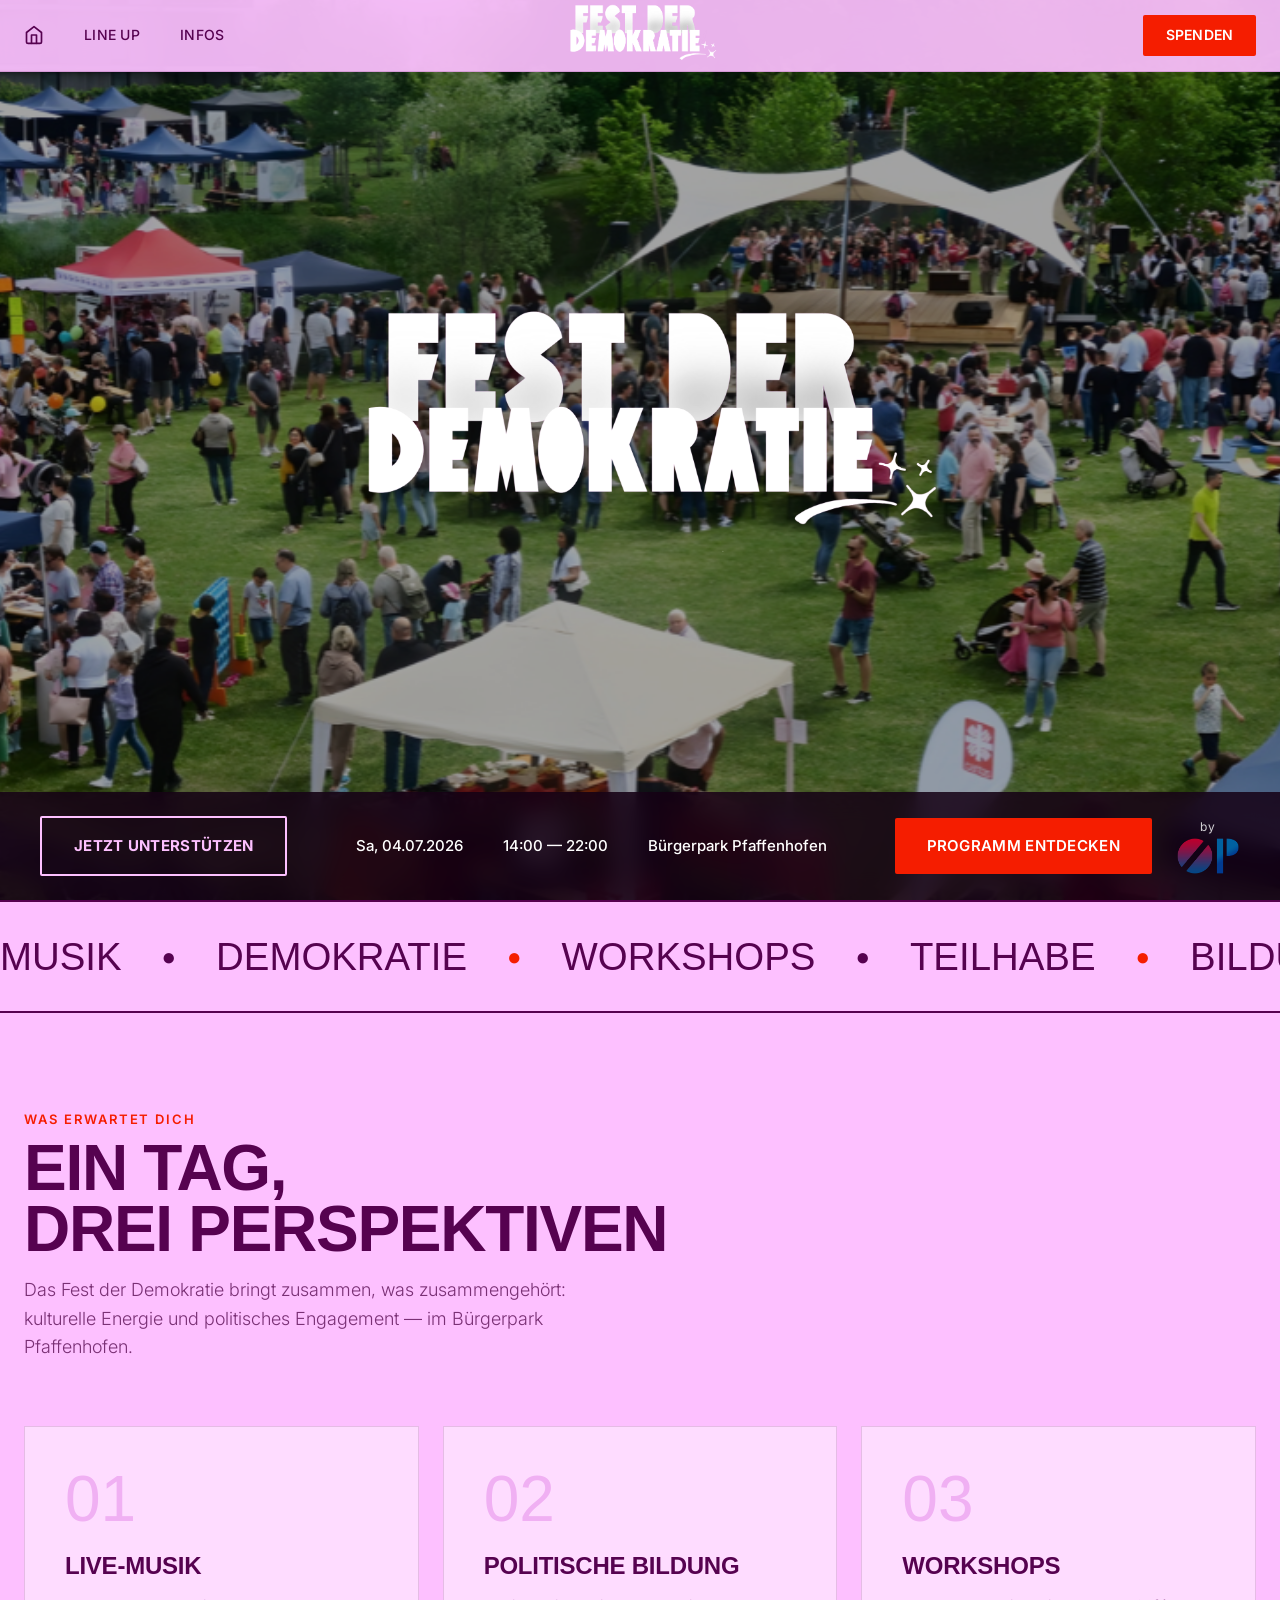
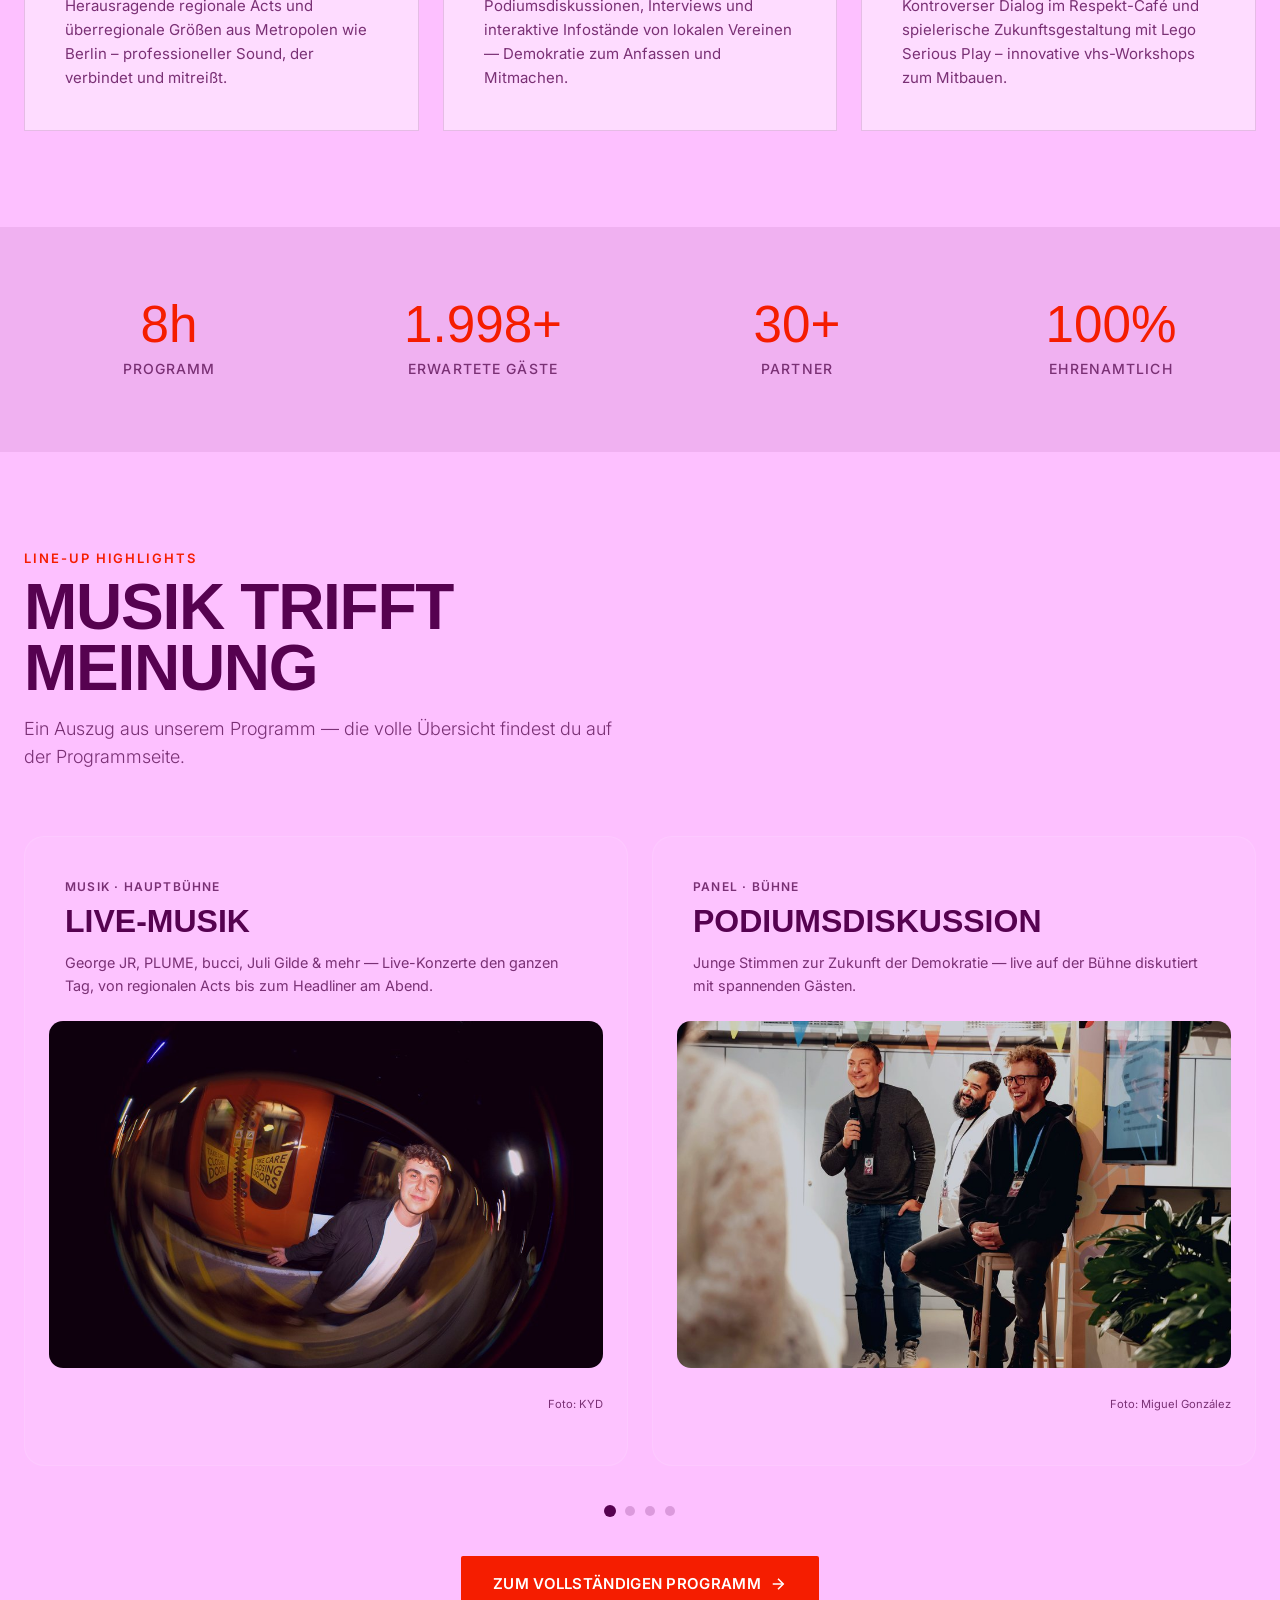
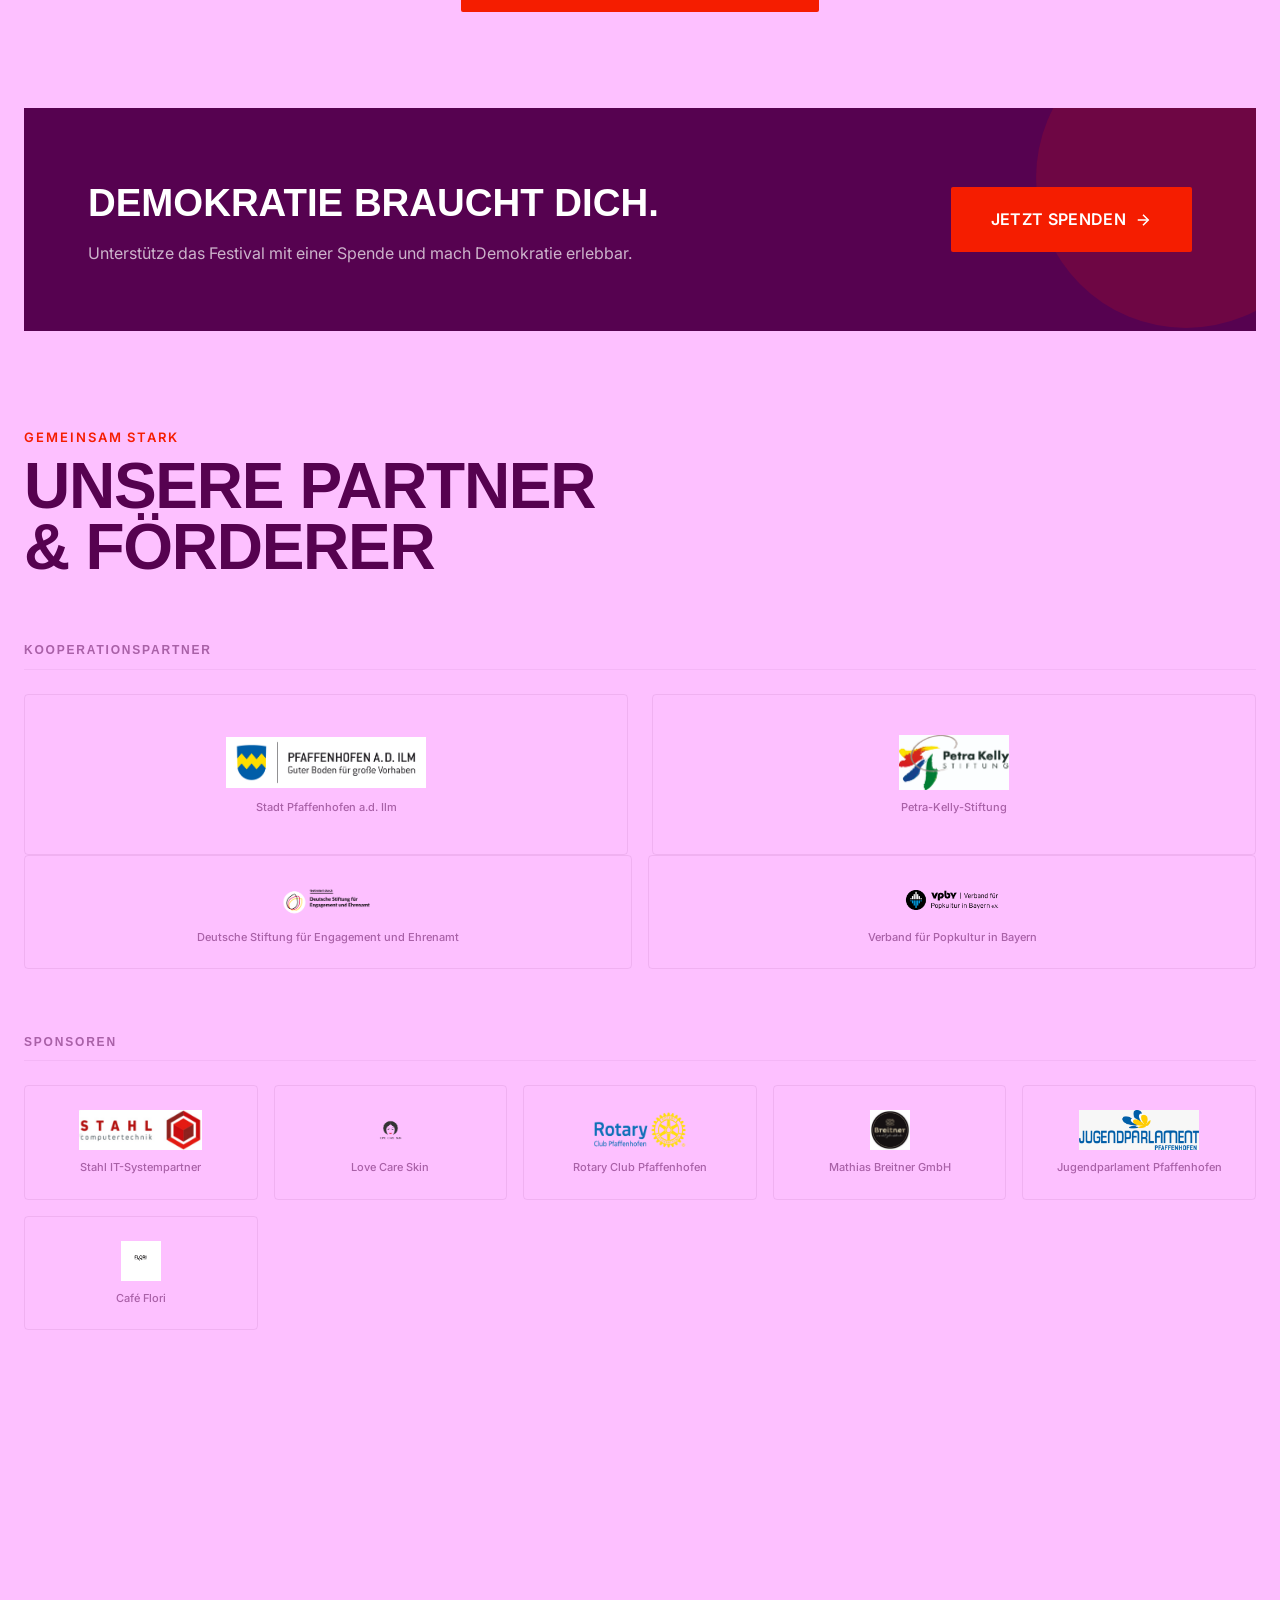
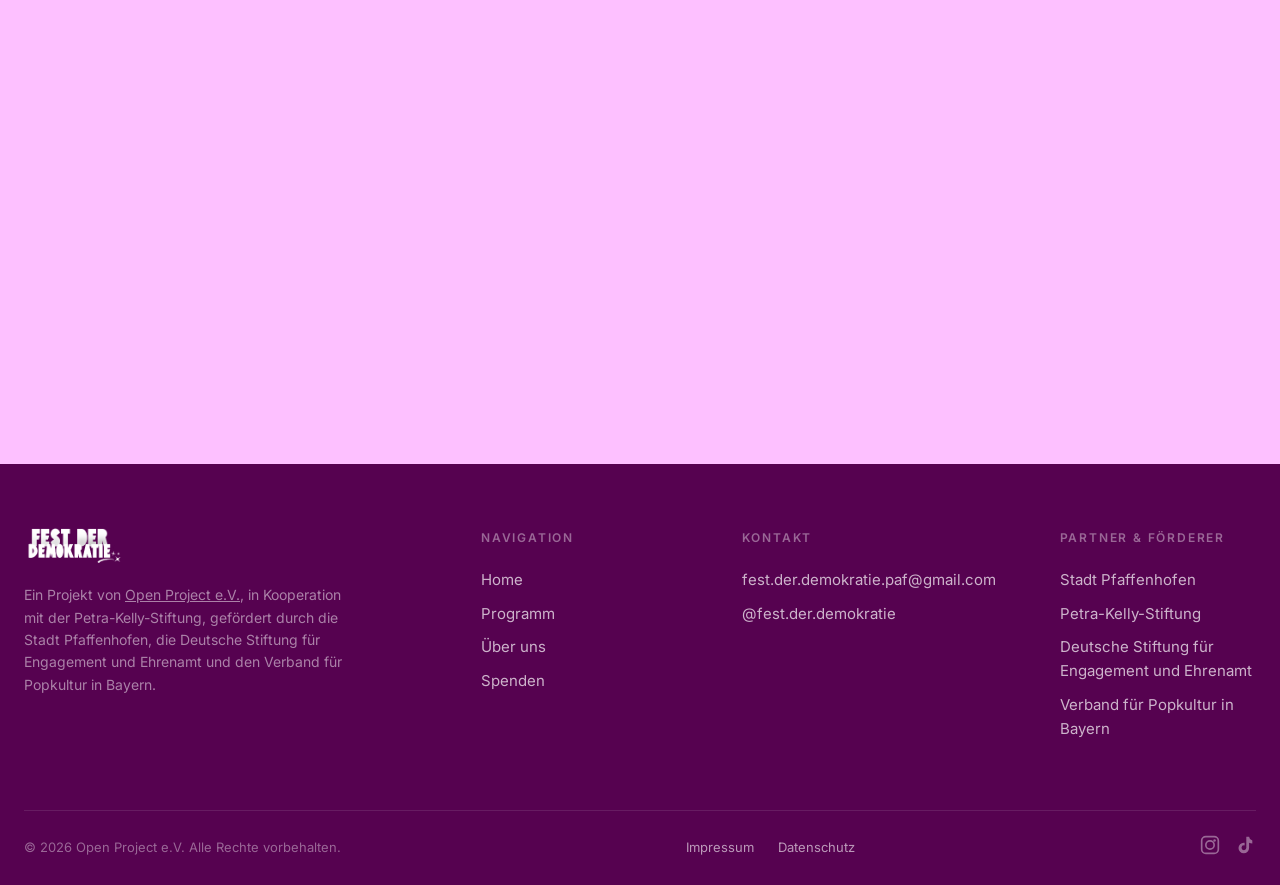
==== index.html @ 436895f9 "update schedule times based on Zeitplan 2026 Festival now runs 14:00–22:00 (was 14:00–23:00). New ac" ====
<!DOCTYPE html>
<html lang="de">
<head>
  <meta charset="UTF-8">
  <meta name="viewport" content="width=device-width, initial-scale=1.0">
  <title>Fest der Demokratie</title>
  <meta name="description" content="Das Fest der Demokratie vereint Live-Musik, politische Bildung und Community. 4. Juli 2026 im Bürgerpark Pfaffenhofen a.d. Ilm.">
  <link rel="stylesheet" href="css/style.css">
  <link rel="icon" type="image/png" href="assets/favicon-v2.png">
</head>
<body>

  <!-- NAVIGATION -->
  <nav class="nav" id="nav">
    <div class="nav__inner">
      <div class="nav__left">
        <a href="index.html" class="nav__icon" aria-label="Startseite">
          <svg width="20" height="20" viewBox="0 0 24 24" fill="none" stroke="currentColor" stroke-width="2" stroke-linecap="round" stroke-linejoin="round"><path d="M3 9l9-7 9 7v11a2 2 0 0 1-2 2H5a2 2 0 0 1-2-2z"/><polyline points="9 22 9 12 15 12 15 22"/></svg>
        </a>
        <a href="programm.html" class="nav__link">Line Up</a>
        <a href="ueber-uns.html" class="nav__link">Infos</a>
      </div>
      <a href="index.html" class="nav__logo"><img src="assets/logos/logo-white-wide.png" alt="Fest der Demokratie"></a>
      <div class="nav__right">
        <a href="spenden.html" class="nav__link nav__link--cta">Spenden</a>
      </div>
      <button class="nav__toggle" id="navToggle" aria-label="Menü öffnen">
        <span></span><span></span><span></span>
      </button>
    </div>
  </nav>

  <!-- HERO -->
  <section class="hero">
    <div class="hero__bg">
      <img src="assets/hero-bg.jpg" alt="" class="hero__bg-img">
    </div>
    <div class="hero__center">
      <h1 class="hero__title">
        <img src="assets/logos/logo-white-wide.png" alt="Fest der Demokratie" class="hero__title-logo">
      </h1>
    </div>
    <div class="hero__infobar">
      <div class="hero__infobar-left">
        <a href="spenden.html" class="btn btn--rosa">Jetzt unterstützen</a>
      </div>
      <div class="hero__infobar-center">
        <span>Sa, 04.07.2026</span>
        <span>14:00 — 22:00</span>
        <span>Bürgerpark Pfaffenhofen</span>
      </div>
      <div class="hero__infobar-right">
        <a href="programm.html" class="btn btn--primary">Programm entdecken</a>
        <div class="hero__badge">
          <span class="hero__badge-by">by</span>
          <img src="assets/logos/open-project-white.png" alt="Open Project e.V." class="hero__badge-logo">
        </div>
      </div>
    </div>
  </section>

  <!-- MARQUEE -->
  <div class="marquee">
    <div class="marquee__inner">
      <span class="marquee__item">Musik</span><span class="marquee__sep marquee__sep--grape">●</span>
      <span class="marquee__item">Demokratie</span><span class="marquee__sep">●</span>
      <span class="marquee__item">Workshops</span><span class="marquee__sep marquee__sep--grape">●</span>
      <span class="marquee__item">Teilhabe</span><span class="marquee__sep">●</span>
      <span class="marquee__item">Bildung</span><span class="marquee__sep marquee__sep--grape">●</span>
      <span class="marquee__item">Dialog</span><span class="marquee__sep">●</span>
      <span class="marquee__item">Musik</span><span class="marquee__sep marquee__sep--grape">●</span>
      <span class="marquee__item">Demokratie</span><span class="marquee__sep">●</span>
      <span class="marquee__item">Workshops</span><span class="marquee__sep marquee__sep--grape">●</span>
      <span class="marquee__item">Teilhabe</span><span class="marquee__sep">●</span>
      <span class="marquee__item">Bildung</span><span class="marquee__sep marquee__sep--grape">●</span>
      <span class="marquee__item">Dialog</span><span class="marquee__sep">●</span>
    </div>
  </div>

  <!-- HIGHLIGHTS -->
  <section class="section" id="highlights">
    <div class="container">
      <div class="section__header fade-in">
        <p class="section__overline">Was erwartet dich</p>
        <h2 class="section__title">Ein Tag,<br>Drei Perspektiven</h2>
        <p class="section__subtitle">Das Fest der Demokratie bringt zusammen, was zusammengehört: kulturelle Energie und politisches Engagement — im Bürgerpark Pfaffenhofen.</p>
      </div>
      <div class="highlights fade-in">
        <div class="highlight-card">
          <div class="highlight-card__accent"></div>
          <div class="highlight-card__number">01</div>
          <h3 class="highlight-card__title">Live-Musik</h3>
          <p class="highlight-card__text">Herausragende regionale Acts und überregionale Größen aus Metropolen wie Berlin – professioneller Sound, der verbindet und mitreißt.</p>
        </div>
        <div class="highlight-card">
          <div class="highlight-card__accent"></div>
          <div class="highlight-card__number">02</div>
          <h3 class="highlight-card__title">Politische Bildung</h3>
          <p class="highlight-card__text">Podiumsdiskussionen, Interviews und interaktive Infostände von lokalen Vereinen — Demokratie zum Anfassen und Mitmachen.</p>
        </div>
        <div class="highlight-card">
          <div class="highlight-card__accent"></div>
          <div class="highlight-card__number">03</div>
          <h3 class="highlight-card__title">Workshops</h3>
          <p class="highlight-card__text">Kontroverser Dialog im Respekt-Café und spielerische Zukunftsgestaltung mit Lego Serious Play – innovative vhs-Workshops zum Mitbauen.</p>
        </div>
      </div>
    </div>
  </section>

  <!-- STATS -->
  <section class="section section--grey" style="padding: var(--space-lg) 0;">
    <div class="container">
      <div class="stats fade-in">
        <div class="stat">
          <div class="stat__number" data-count="8" data-suffix="h">0</div>
          <div class="stat__label">Programm</div>
        </div>
        <div class="stat">
          <div class="stat__number" data-count="2000" data-suffix="+">0</div>
          <div class="stat__label">Erwartete Gäste</div>
        </div>
        <div class="stat">
          <div class="stat__number" data-count="30" data-suffix="+">0</div>
          <div class="stat__label">Partner</div>
        </div>
        <div class="stat">
          <div class="stat__number" data-count="100" data-suffix="%">0</div>
          <div class="stat__label">Ehrenamtlich</div>
        </div>
      </div>
    </div>
  </section>

  <!-- LINEUP PREVIEW -->
  <section class="section lineup-section">
    <div class="container">
      <div class="section__header fade-in">
        <p class="section__overline">Line-Up Highlights</p>
        <h2 class="section__title">Musik trifft<br>Meinung</h2>
        <p class="section__subtitle">Ein Auszug aus unserem Programm — die volle Übersicht findest du auf der Programmseite.</p>
      </div>

      <div class="carousel fade-in" id="lineupCarousel">
        <div class="carousel__viewport">
        <div class="carousel__track">
          <!-- Card 1: Live-Musik -->
          <div class="carousel__card" style="--card-accent: var(--fuchsia);">
            <div class="carousel__card-text">
              <span class="carousel__card-tag">Musik · Hauptbühne</span>
              <h3 class="carousel__card-title">Live-Musik</h3>
              <p class="carousel__card-desc">George JR, PLUME, bucci, Juli Gilde & mehr — Live-Konzerte den ganzen Tag, von regionalen Acts bis zum Headliner am Abend.</p>
            </div>
            <div class="carousel__card-visual">
              <img src="assets/lineup/george-jr.jpg" alt="George JR live" class="carousel__card-img">
            </div>
            <span class="carousel__card-credit">Foto: KYD</span>
          </div>

          <!-- Card 2: Podiumsdiskussion -->
          <div class="carousel__card" style="--card-accent: var(--sky);">
            <div class="carousel__card-text">
              <span class="carousel__card-tag">Panel · Bühne</span>
              <h3 class="carousel__card-title">Podiums&shy;diskussion</h3>
              <p class="carousel__card-desc">Junge Stimmen zur Zukunft der Demokratie — live auf der Bühne diskutiert mit spannenden Gästen.</p>
            </div>
            <div class="carousel__card-visual">
              <img src="assets/lineup/podiumsdiskussion.jpg" alt="Podiumsdiskussion" class="carousel__card-img">
            </div>
            <span class="carousel__card-credit">Foto: Miguel González</span>
          </div>

          <!-- Card 3: Infostände -->
          <div class="carousel__card" style="--card-accent: var(--sunshine);">
            <div class="carousel__card-text">
              <span class="carousel__card-tag">Interaktiv · Festivalgelände</span>
              <h3 class="carousel__card-title">Interaktive Infostände</h3>
              <p class="carousel__card-desc">Lokale Vereine und Initiativen stellen sich vor — entdecke, wo du dich einbringen kannst.</p>
            </div>
            <div class="carousel__card-visual">
              <img src="assets/lineup/infostande.jpg" alt="Infostände im Bürgerpark" class="carousel__card-img">
            </div>
            <span class="carousel__card-credit">Foto: Stadt Pfaffenhofen</span>
          </div>

          <!-- Card 4: Workshops -->
          <div class="carousel__card" style="--card-accent: var(--ruby);">
            <div class="carousel__card-text">
              <span class="carousel__card-tag">Workshop · vhs Pfaffenhofen</span>
              <h3 class="carousel__card-title">Lego Serious Play & Respekt-Café</h3>
              <p class="carousel__card-desc">Spielerische Zukunftsgestaltung und kontroverser Dialog — innovative vhs-Workshops zum Mitmachen.</p>
            </div>
            <div class="carousel__card-visual">
              <img src="assets/lineup/workshop.jpg" alt="Workshop" class="carousel__card-img">
            </div>
            <span class="carousel__card-credit">Foto: Yan Krukau</span>
          </div>
        </div>

        </div><!-- /.carousel__viewport -->

        <!-- Navigation dots -->
        <div class="carousel__nav">
          <button class="carousel__dot carousel__dot--active" data-index="0" aria-label="Slide 1"></button>
          <button class="carousel__dot" data-index="1" aria-label="Slide 2"></button>
          <button class="carousel__dot" data-index="2" aria-label="Slide 3"></button>
          <button class="carousel__dot" data-index="3" aria-label="Slide 4"></button>
        </div>
      </div>

      <div style="text-align:center; margin-top:var(--space-lg);" class="fade-in">
        <a href="programm.html" class="btn btn--primary">Zum vollständigen Programm
          <svg class="btn__arrow" width="18" height="18" viewBox="0 0 24 24" fill="none" stroke="currentColor" stroke-width="2"><line x1="5" y1="12" x2="19" y2="12"/><polyline points="12 5 19 12 12 19"/></svg>
        </a>
      </div>
    </div>
  </section>

  <!-- CTA BANNER -->
  <section class="section" style="padding: 0;">
    <div class="container">
      <div class="cta-banner fade-in">
        <div class="cta-banner__shape"></div>
        <div class="cta-banner__content">
          <h2 class="cta-banner__title">Demokratie braucht dich.</h2>
          <p class="cta-banner__text">Unterstütze das Festival mit einer Spende und mach Demokratie erlebbar.</p>
        </div>
        <div class="cta-banner__action">
          <a href="spenden.html" class="btn btn--primary btn--large">Jetzt spenden
            <svg class="btn__arrow" width="18" height="18" viewBox="0 0 24 24" fill="none" stroke="currentColor" stroke-width="2"><line x1="5" y1="12" x2="19" y2="12"/><polyline points="12 5 19 12 12 19"/></svg>
          </a>
        </div>
      </div>
    </div>
  </section>

  <!-- PARTNER & FÖRDERER -->
  <section class="section partner-section">
    <div class="container">

      <div class="section__header fade-in">
        <p class="section__overline">Gemeinsam stark</p>
        <h2 class="section__title">Unsere Partner<br>& Förderer</h2>
      </div>

      <!-- KOOPERATIONSPARTNER -->
      <div class="partner-tier fade-in">
        <h3 class="partner-tier__label">Kooperationspartner</h3>
        <div class="partner-tier__grid partner-tier__grid--large">
          <a href="https://www.pfaffenhofen.de" target="_blank" rel="noopener" class="partner-card partner-card--large">
            <img src="assets/logos/partner/stadt-pfaffenhofen.jpg" alt="Stadt Pfaffenhofen a.d. Ilm" class="partner-card__logo">
            <span class="partner-card__name">Stadt Pfaffenhofen a.d. Ilm</span>
          </a>
          <a href="https://www.petrakellystiftung.de" target="_blank" rel="noopener" class="partner-card partner-card--large">
            <img src="assets/logos/partner/petra-kelly-stiftung.jpg" alt="Petra-Kelly-Stiftung" class="partner-card__logo">
            <span class="partner-card__name">Petra-Kelly-Stiftung</span>
          </a>
        </div>
        <div class="partner-tier__grid partner-tier__grid--medium">
          <a href="https://www.deutsche-stiftung-engagement-und-ehrenamt.de" target="_blank" rel="noopener" class="partner-card">
            <img src="assets/logos/partner/dsee.png" alt="Deutsche Stiftung für Engagement und Ehrenamt" class="partner-card__logo">
            <span class="partner-card__name">Deutsche Stiftung für Engagement und Ehrenamt</span>
          </a>
          <a href="https://popkultur.bayern" target="_blank" rel="noopener" class="partner-card">
            <img src="assets/logos/partner/vpby.png" alt="Verband für Popkultur in Bayern" class="partner-card__logo">
            <span class="partner-card__name">Verband für Popkultur in Bayern</span>
          </a>
        </div>
      </div>

      <!-- SPONSOREN -->
      <div class="partner-tier fade-in">
        <h3 class="partner-tier__label">Sponsoren</h3>
        <div class="partner-tier__grid partner-tier__grid--sponsors">
          <a href="https://www.stahl-it-systempartner.de/" target="_blank" rel="noopener" class="partner-card">
            <img src="assets/logos/partner/stahl-computertechnik.png" alt="Stahl IT-Systempartner GmbH" class="partner-card__logo">
            <span class="partner-card__name">Stahl IT-Systempartner</span>
          </a>
          <a href="https://lovecareskin.de/" target="_blank" rel="noopener" class="partner-card">
            <img src="assets/logos/partner/lovecareskin.png" alt="Love Care Skin" class="partner-card__logo">
            <span class="partner-card__name">Love Care Skin</span>
          </a>
          <a href="https://pfaffenhofen-ilm.rotary.de/" target="_blank" rel="noopener" class="partner-card">
            <img src="assets/logos/partner/rotary-pfaffenhofen.png" alt="Rotary Club Pfaffenhofen" class="partner-card__logo">
            <span class="partner-card__name">Rotary Club Pfaffenhofen</span>
          </a>
          <a href="https://baecker-breitner.de" target="_blank" rel="noopener" class="partner-card">
            <img src="assets/logos/partner/breitner.jpeg" alt="Mathias Breitner GmbH" class="partner-card__logo">
            <span class="partner-card__name">Mathias Breitner GmbH</span>
          </a>
          <a href="https://jugendparlament-paf.de/" target="_blank" rel="noopener" class="partner-card">
            <img src="assets/logos/partner/jugendparlament.jpeg" alt="Jugendparlament Pfaffenhofen" class="partner-card__logo">
            <span class="partner-card__name">Jugendparlament Pfaffenhofen</span>
          </a>
          <a href="https://www.cafe-flori.de" target="_blank" rel="noopener" class="partner-card">
            <img src="assets/logos/partner/cafe-flori.png" alt="Café Flori" class="partner-card__logo">
            <span class="partner-card__name">Café Flori</span>
          </a>
        </div>
      </div>

      <!-- SACHSPENDEN -->
      <div class="partner-tier fade-in">
        <h3 class="partner-tier__label">Mit Sachspenden unterstützt von</h3>
        <div class="partner-tier__grid partner-tier__grid--sponsors">
          <a href="https://www.cineplex.de/pfaffenhofen/" target="_blank" rel="noopener" class="partner-card">
            <img src="assets/logos/partner/cineplex.jpg" alt="Cineplex Pfaffenhofen" class="partner-card__logo">
            <span class="partner-card__name">Cineplex Pfaffenhofen</span>
          </a>
          <a href="https://www.pfaffenhofen.de" target="_blank" rel="noopener" class="partner-card">
            <img src="assets/logos/partner/stadt-pfaffenhofen.jpg" alt="Stadt Pfaffenhofen" class="partner-card__logo">
            <span class="partner-card__name">Stadt Pfaffenhofen</span>
          </a>
          <a href="https://pfaffenhofen.de/artikel/tonstudio_lofi/" target="_blank" rel="noopener" class="partner-card">
            <img src="assets/logos/partner/lofi-tonstudio.jpeg" alt="Lofi Tonstudio" class="partner-card__logo">
            <span class="partner-card__name">Lofi Tonstudio</span>
          </a>
          <a href="https://pfaffenhofen.de/artikel/jugendarbeit/" target="_blank" rel="noopener" class="partner-card">
            <img src="assets/logos/partner/stadtjugendpflege.png" alt="Stadtjugendpflege Pfaffenhofen" class="partner-card__logo">
            <span class="partner-card__name">Stadtjugendpflege</span>
          </a>
          <a href="https://www.lichtfabrik-veranstaltungstechnik.de" target="_blank" rel="noopener" class="partner-card">
            <img src="assets/logos/partner/lichtfabrik.png" alt="Lichtfabrik Veranstaltungstechnik" class="partner-card__logo">
            <span class="partner-card__name">Lichtfabrik</span>
          </a>
          <a href="https://www.instagram.com/tsst_licht_und_tontechnik/reels/" target="_blank" rel="noopener" class="partner-card">
            <img src="assets/logos/partner/tsst.jpg" alt="TSST" class="partner-card__logo">
            <span class="partner-card__name">TSST</span>
          </a>
          <a href="https://vhs.landkreis-pfaffenhofen.de/" target="_blank" rel="noopener" class="partner-card">
            <img src="assets/logos/partner/vhs-pfaffenhofen.svg" alt="Volkshochschule Landkreis Pfaffenhofen" class="partner-card__logo">
            <span class="partner-card__name">vhs Landkreis Pfaffenhofen</span>
          </a>
        </div>
      </div>

      <!-- TRÄGER -->
      <div class="partner-tier fade-in">
        <h3 class="partner-tier__label">Träger</h3>
        <div class="partner-tier__grid partner-tier__grid--large">
          <a href="https://op-paf.de/" target="_blank" rel="noopener" class="partner-card partner-card--large">
            <img src="assets/logos/partner/open-project-logo.png" alt="Open Project e.V." class="partner-card__logo">
            <span class="partner-card__name">Open Project e.V.</span>
          </a>
        </div>
      </div>

    </div>
  </section>

  <!-- FOOTER -->
  <footer class="footer">
    <div class="container">
      <div class="footer__grid">
        <div>
          <div class="footer__brand"><img src="assets/logos/logo-white-wide.png" alt="Fest der Demokratie" style="height:40px; width:auto;"></div>
          <p class="footer__desc">Ein Projekt von <a href="https://op-paf.de" target="_blank" rel="noopener" style="color:inherit; text-decoration:underline;">Open Project e.V.</a>, in Kooperation mit der Petra-Kelly-Stiftung, gefördert durch die Stadt Pfaffenhofen, die Deutsche Stiftung für Engagement und Ehrenamt und den Verband für Popkultur in Bayern.</p>
        </div>
        <div>
          <h4 class="footer__heading">Navigation</h4>
          <a href="index.html" class="footer__link">Home</a>
          <a href="programm.html" class="footer__link">Programm</a>
          <a href="ueber-uns.html" class="footer__link">Über uns</a>
          <a href="spenden.html" class="footer__link">Spenden</a>
        </div>
        <div>
          <h4 class="footer__heading">Kontakt</h4>
          <a href="mailto:fest.der.demokratie.paf@gmail.com" class="footer__link">fest.der.demokratie.paf@gmail.com</a>
          <a href="https://instagram.com/fest.der.demokratie" class="footer__link" target="_blank">@fest.der.demokratie</a>
        </div>
        <div>
          <h4 class="footer__heading">Partner & Förderer</h4>
          <a href="https://www.pfaffenhofen.de" target="_blank" rel="noopener" class="footer__link">Stadt Pfaffenhofen</a>
          <a href="https://www.petrakellystiftung.de" target="_blank" rel="noopener" class="footer__link">Petra-Kelly-Stiftung</a>
          <a href="https://www.deutsche-stiftung-engagement-und-ehrenamt.de" target="_blank" rel="noopener" class="footer__link">Deutsche Stiftung für Engagement und Ehrenamt</a>
          <a href="https://popkultur.bayern" target="_blank" rel="noopener" class="footer__link">Verband für Popkultur in Bayern</a>
        </div>
      </div>
      <div class="footer__bottom">
        <span>&copy; 2026 Open Project e.V. Alle Rechte vorbehalten.</span>
        <div class="footer__legal">
          <a href="impressum.html">Impressum</a>
          <a href="datenschutz.html">Datenschutz</a>
        </div>
        <div class="footer__social">
          <a href="https://www.instagram.com/fest.der.demokratie/" target="_blank" rel="noopener" aria-label="Instagram">
            <svg width="20" height="20" viewBox="0 0 24 24" fill="none" stroke="currentColor" stroke-width="2"><rect x="2" y="2" width="20" height="20" rx="5"/><circle cx="12" cy="12" r="5"/><circle cx="17.5" cy="6.5" r="1.5" fill="currentColor" stroke="none"/></svg>
          </a>
          <a href="https://www.tiktok.com/@fest.der.demokratie" target="_blank" rel="noopener" aria-label="TikTok">
            <svg width="20" height="20" viewBox="0 0 24 24" fill="currentColor"><path d="M19.59 6.69a4.83 4.83 0 0 1-3.77-4.25V2h-3.45v13.67a2.89 2.89 0 0 1-2.88 2.5 2.89 2.89 0 0 1 0-5.78 2.92 2.92 0 0 1 .88.13V9.4a6.84 6.84 0 0 0-1-.05A6.33 6.33 0 0 0 3 15.57 6.33 6.33 0 0 0 9.37 22a6.33 6.33 0 0 0 6.33-6.33V9.18a8.16 8.16 0 0 0 3.89.92V6.69z"/></svg>
          </a>
        </div>
      </div>
    </div>
  </footer>

  <script src="js/main.js"></script>
</body>
</html>
---- css/style.css ----
/* ============================================
   FEST DER DEMOKRATIE 2026
   Swiss Style × Post-Digital Aesthetic
   ============================================ */

/* --- FONTS --- */
@import url('https://fonts.googleapis.com/css2?family=Inter:wght@300;400;500;600;700&display=swap');

@font-face {
  font-family: 'Komsomol';
  src: url('../assets/fonts/Komsomol.woff2') format('woff2'),
       url('../assets/fonts/Komsomol.woff') format('woff');
  font-weight: 700;
  font-style: normal;
  font-display: swap;
}

/* --- CSS VARIABLES --- */
:root {
  /* Colors */
  --white: #FFFFFF;
  --black: #0A0A0A;
  --ruby: #F51D00;
  --grape: #560250;
  --sunshine: #FFF14D;
  --sky: #66F3E8;
  --fuchsia: #FDC0FF;
  --grey-light: #F0B0F3;
  --grey-mid: #E8A0EB;
  --grey-text: #7A3075;

  /* Typography */
  --font-display: 'Komsomol', 'Arial Black', 'Impact', sans-serif;
  --font-body: 'Inter', -apple-system, BlinkMacSystemFont, sans-serif;

  /* Spacing */
  --space-xs: 0.5rem;
  --space-sm: 1rem;
  --space-md: 1.5rem;
  --space-lg: 2.5rem;
  --space-xl: 4rem;
  --space-2xl: 6rem;
  --space-3xl: 10rem;

  /* Layout */
  --max-width: 1280px;
  --nav-height: 72px;

  /* Transitions */
  --ease-out: cubic-bezier(0.16, 1, 0.3, 1);
  --ease-in-out: cubic-bezier(0.65, 0, 0.35, 1);
  --duration-fast: 150ms;
  --duration-base: 300ms;
  --duration-slow: 600ms;
}

/* --- RESET --- */
*,
*::before,
*::after {
  margin: 0;
  padding: 0;
  box-sizing: border-box;
}

html {
  font-size: 16px;
  scroll-behavior: smooth;
  -webkit-font-smoothing: antialiased;
  -moz-osx-font-smoothing: grayscale;
}

body {
  font-family: var(--font-body);
  font-weight: 400;
  line-height: 1.6;
  color: var(--grape);
  background-color: var(--fuchsia);
  overflow-x: hidden;
}

img {
  max-width: 100%;
  height: auto;
  display: block;
}

a {
  text-decoration: none;
  color: inherit;
  transition: color var(--duration-fast) var(--ease-out);
}

ul, ol {
  list-style: none;
}

button {
  font-family: var(--font-body);
  cursor: pointer;
  border: none;
  background: none;
}

/* --- UTILITY --- */
.container {
  width: 100%;
  max-width: var(--max-width);
  margin: 0 auto;
  padding: 0 var(--space-md);
}

.sr-only {
  position: absolute;
  width: 1px;
  height: 1px;
  margin: -1px;
  padding: 0;
  overflow: hidden;
  clip: rect(0, 0, 0, 0);
  border: 0;
}

/* ============================================
   NAVIGATION
   ============================================ */
.nav {
  position: fixed;
  top: 0;
  left: 0;
  right: 0;
  height: var(--nav-height);
  background: rgba(253, 192, 255, 0.92);
  backdrop-filter: blur(20px);
  -webkit-backdrop-filter: blur(20px);
  border-bottom: 1px solid rgba(86, 2, 80, 0.15);
  z-index: 1000;
  transition: transform var(--duration-base) var(--ease-out),
              box-shadow var(--duration-base) var(--ease-out);
}

.nav--scrolled {
  box-shadow: 0 2px 20px rgba(0, 0, 0, 0.06);
}

.nav__inner {
  display: flex;
  align-items: center;
  justify-content: space-between;
  height: 100%;
  max-width: var(--max-width);
  margin: 0 auto;
  padding: 0 var(--space-md);
}

.nav__left,
.nav__right {
  display: flex;
  align-items: center;
  gap: var(--space-lg);
  flex: 1;
}

.nav__right {
  justify-content: flex-end;
}

.nav__icon {
  display: flex;
  align-items: center;
  color: var(--grape);
  transition: color var(--duration-fast) var(--ease-out);
}

.nav__icon:hover {
  color: var(--ruby);
}

.nav__logo {
  display: flex;
  align-items: center;
  line-height: 1;
}

.nav__logo img {
  height: 64px;
  width: auto;
}


.nav__logo span {
  color: var(--ruby);
}

.nav__links {
  display: flex;
  align-items: center;
  gap: var(--space-lg);
}

.nav__link {
  font-size: 0.875rem;
  font-weight: 500;
  letter-spacing: 0.02em;
  text-transform: uppercase;
  color: var(--grape);
  position: relative;
  padding: 0.25rem 0;
}

.nav__link::after {
  content: '';
  position: absolute;
  bottom: -2px;
  left: 0;
  width: 0;
  height: 2px;
  background: var(--ruby);
  transition: width var(--duration-base) var(--ease-out);
}

.nav__link:hover::after,
.nav__link--active::after {
  width: 100%;
}

.nav__link--cta {
  background: var(--ruby);
  color: var(--white);
  padding: 0.6rem 1.4rem;
  border-radius: 2px;
  font-weight: 600;
  transition: background var(--duration-fast) var(--ease-out),
              transform var(--duration-fast) var(--ease-out);
}

.nav__link--cta::after {
  display: none;
}

.nav__link--cta:hover {
  background: var(--grape);
  transform: translateY(-1px);
}

/* Mobile Menu Toggle */
.nav__toggle {
  display: none;
  flex-direction: column;
  gap: 5px;
  padding: 8px;
  z-index: 1001;
}

.nav__toggle span {
  display: block;
  width: 24px;
  height: 2px;
  background: var(--grape);
  transition: all var(--duration-base) var(--ease-out);
  transform-origin: center;
}

.nav__toggle--open span:nth-child(1) {
  transform: rotate(45deg) translate(5px, 5px);
}

.nav__toggle--open span:nth-child(2) {
  opacity: 0;
}

.nav__toggle--open span:nth-child(3) {
  transform: rotate(-45deg) translate(5px, -5px);
}

/* ============================================
   HERO SECTION
   ============================================ */
.hero {
  min-height: 100vh;
  display: flex;
  flex-direction: column;
  align-items: stretch;
  position: relative;
  overflow: hidden;
  width: 100%;
}

.hero__bg {
  position: absolute;
  inset: 0;
  z-index: -1;
}

.hero__bg::after {
  content: '';
  position: absolute;
  inset: 0;
  background: rgba(0, 0, 0, 0.35);
}

.hero__bg-img {
  width: 100%;
  height: 100%;
  object-fit: cover;
  object-position: center;
  image-rendering: auto;
}

.hero__center {
  flex: 1;
  display: flex;
  align-items: center;
  justify-content: center;
  padding-top: var(--nav-height);
  width: 100%;
  position: relative;
  z-index: 1;
}

.hero__title {
  display: flex;
  justify-content: center;
  width: 100%;
}

.hero__title-logo {
  width: min(85%, 600px);
  height: auto;
  filter: drop-shadow(0 4px 24px rgba(0, 0, 0, 0.3));
  display: block;
  margin: 0 auto;
}

/* "by Open Project e.V." badge */
.hero__badge {
  display: flex;
  flex-direction: column;
  align-items: center;
  gap: 2px;
}

.hero__badge-by {
  font-size: 0.75rem;
  font-weight: 400;
  color: var(--white);
  opacity: 0.8;
  letter-spacing: 0.05em;
}

.hero__badge-logo {
  height: 36px;
  width: auto;
  opacity: 0.9;
}

/* Info bar at bottom */
.hero__infobar {
  display: flex;
  align-items: center;
  justify-content: space-between;
  gap: var(--space-md);
  padding: var(--space-md) var(--space-lg);
  background: rgba(20, 0, 20, 0.85);
  backdrop-filter: blur(12px);
  -webkit-backdrop-filter: blur(12px);
  color: var(--white);
  z-index: 2;
}

.hero__infobar-left {
  display: flex;
  align-items: center;
}

.hero__infobar-center {
  display: flex;
  gap: var(--space-lg);
  font-size: 0.9375rem;
  font-weight: 500;
}

.hero__infobar-right {
  display: flex;
  align-items: center;
  gap: var(--space-md);
}

/* --- BUTTONS --- */
.btn {
  display: inline-flex;
  align-items: center;
  gap: 0.5rem;
  font-family: var(--font-body);
  font-size: 0.9375rem;
  font-weight: 600;
  letter-spacing: 0.02em;
  text-transform: uppercase;
  padding: 1rem 2rem;
  border-radius: 2px;
  transition: all var(--duration-base) var(--ease-out);
  position: relative;
  overflow: hidden;
}

.btn--primary {
  background: var(--ruby);
  color: var(--white);
}

.btn--primary:hover {
  background: var(--grape);
  transform: translateY(-2px);
  box-shadow: 0 8px 30px rgba(245, 29, 0, 0.25);
}

.btn--secondary {
  background: transparent;
  color: var(--grape);
  border: 2px solid var(--grape);
}

.btn--secondary:hover {
  background: var(--grape);
  color: var(--white);
  transform: translateY(-2px);
}

.btn--rosa {
  background: transparent;
  color: #fdc0ff;
  border: 2px solid #fdc0ff;
  font-weight: 700;
}

.btn--rosa:hover {
  background: #fdc0ff;
  color: var(--grape);
  transform: translateY(-2px);
}

.btn--small {
  font-size: 0.8125rem;
  padding: 0.5rem 1.25rem;
  background: var(--grape);
  color: var(--white);
  text-decoration: none;
}

.btn--small:hover {
  background: var(--ruby);
  transform: translateY(-2px);
}

.btn--grape {
  background: var(--grape);
  color: var(--white);
}

.btn--grape:hover {
  background: var(--ruby);
  transform: translateY(-2px);
  box-shadow: 0 8px 30px rgba(86, 2, 80, 0.25);
}

.btn--large {
  padding: 1.25rem 2.5rem;
  font-size: 1rem;
}

.btn__arrow {
  transition: transform var(--duration-fast) var(--ease-out);
}

.btn:hover .btn__arrow {
  transform: translateX(4px);
}

/* ============================================
   SECTIONS
   ============================================ */
.section {
  padding: var(--space-2xl) 0;
}

.section--grey {
  background: rgba(86, 2, 80, 0.08);
}

.section--grape {
  background: var(--grape);
  color: var(--white);
}

.section--fuchsia {
  background: var(--fuchsia);
}

/* --- DECORATIVE PARTICLES --- */
.deco-particles {
  position: relative;
  overflow: hidden;
}

.deco-particles .deco {
  position: absolute;
  opacity: 0.2;
  pointer-events: none;
  z-index: 0;
  color: var(--grape);
}

.deco-particles svg.deco {
  width: var(--deco-size, 24px);
  height: var(--deco-size, 24px);
}

.deco--star {
  width: 24px;
  height: 24px;
}

.deco--diamond {
  width: 18px;
  height: 18px;
}

.deco--heart {
  width: 20px;
  height: 20px;
}

.deco--dot {
  width: 10px;
  height: 10px;
  background: var(--grape);
  border-radius: 50%;
  opacity: 0.12;
}

.deco--float {
  animation: decoFloat 8s ease-in-out infinite;
}

.deco--drift {
  animation: decoDrift 10s ease-in-out infinite;
}

.deco--spin {
  animation: decoSpin 12s linear infinite;
}

@keyframes decoFloat {
  0%, 100% { transform: translateY(0) rotate(0deg); }
  50% { transform: translateY(-15px) rotate(8deg); }
}

@keyframes decoDrift {
  0%, 100% { transform: translateX(0) rotate(0deg); }
  50% { transform: translateX(10px) rotate(-5deg); }
}

@keyframes decoSpin {
  from { transform: rotate(0deg); }
  to { transform: rotate(360deg); }
}

@media (max-width: 768px) {
  .deco-particles .deco { display: none; }
  .deco-particles .deco:nth-child(-n+3) { display: block; }
}

.section__header {
  margin-bottom: var(--space-xl);
}

.section__overline {
  font-size: 0.8125rem;
  font-weight: 600;
  letter-spacing: 0.15em;
  text-transform: uppercase;
  color: var(--ruby);
  margin-bottom: var(--space-xs);
}

.section--grape .section__overline {
  color: var(--sky);
}

.section__title {
  font-family: var(--font-display);
  font-size: clamp(2.5rem, 5vw, 4.5rem);
  line-height: 0.95;
  letter-spacing: -0.02em;
  text-transform: uppercase;
}

.section__subtitle {
  font-size: 1.125rem;
  font-weight: 300;
  color: var(--grey-text);
  max-width: 600px;
  margin-top: var(--space-sm);
  line-height: 1.6;
}

.section--grape .section__subtitle {
  color: rgba(255, 255, 255, 0.7);
}

/* --- Problem Cards --- */
.problems-grid {
  display: grid;
  grid-template-columns: repeat(3, 1fr);
  gap: var(--space-md);
}

.problem-card {
  background: rgba(255, 255, 255, 0.08);
  border: 1px solid rgba(255, 255, 255, 0.15);
  padding: var(--space-lg);
  transition: all var(--duration-base) var(--ease-out);
}

.problem-card:hover {
  background: rgba(255, 255, 255, 0.12);
  transform: translateY(-4px);
}

.problem-card__number {
  font-family: var(--font-display);
  font-size: clamp(2.5rem, 5vw, 3.5rem);
  color: var(--ruby);
  line-height: 1;
  margin-bottom: 0.25rem;
}

.problem-card__label {
  font-family: var(--font-display);
  font-size: 0.875rem;
  text-transform: uppercase;
  letter-spacing: 0.05em;
  color: var(--white);
  margin-bottom: var(--space-sm);
}

.problem-card__text {
  font-size: 0.9375rem;
  line-height: 1.6;
  color: var(--white);
  margin-bottom: var(--space-sm);
}

.problem-card__source {
  font-size: 0.75rem;
  font-style: normal;
  color: rgba(255, 255, 255, 0.45);
  text-transform: uppercase;
  letter-spacing: 0.05em;
  text-decoration: none;
  transition: color var(--duration-fast) var(--ease-out);
}

a.problem-card__source:hover {
  color: var(--fuchsia);
}

/* ============================================
   HIGHLIGHTS / FEATURE GRID
   ============================================ */
.highlights {
  display: grid;
  grid-template-columns: repeat(3, 1fr);
  gap: var(--space-md);
}

.highlight-card {
  background: rgba(255, 255, 255, 0.45);
  border: 1px solid rgba(86, 2, 80, 0.15);
  padding: var(--space-lg);
  position: relative;
  overflow: hidden;
  transition: all var(--duration-base) var(--ease-out);
}

.highlight-card:hover {
  transform: translateY(-4px);
  box-shadow: 0 12px 40px rgba(0, 0, 0, 0.08);
  border-color: transparent;
}

.highlight-card__number {
  font-family: var(--font-display);
  font-size: 4rem;
  line-height: 1;
  color: var(--grey-light);
  margin-bottom: var(--space-sm);
  transition: color var(--duration-base) var(--ease-out);
}

.highlight-card:hover .highlight-card__number {
  color: var(--fuchsia);
}

.highlight-card__title {
  font-family: var(--font-display);
  font-size: 1.5rem;
  text-transform: uppercase;
  letter-spacing: -0.01em;
  margin-bottom: var(--space-xs);
}

.highlight-card__text {
  font-size: 0.9375rem;
  color: var(--grey-text);
  line-height: 1.6;
}

.highlight-card__accent {
  position: absolute;
  top: 0;
  left: 0;
  width: 100%;
  height: 3px;
  transform: scaleX(0);
  transform-origin: left;
  transition: transform var(--duration-base) var(--ease-out);
}

.highlight-card:hover .highlight-card__accent {
  transform: scaleX(1);
}

.highlight-card:nth-child(1) .highlight-card__accent { background: var(--ruby); }
.highlight-card:nth-child(2) .highlight-card__accent { background: var(--sky); }
.highlight-card:nth-child(3) .highlight-card__accent { background: var(--sunshine); }

/* ============================================
   STATS BAR
   ============================================ */
.stats {
  display: grid;
  grid-template-columns: repeat(4, 1fr);
  gap: var(--space-md);
  padding: var(--space-sm) 0;
}

.stat {
  text-align: center;
  padding: var(--space-sm);
}

.stat__number {
  font-family: var(--font-display);
  font-size: clamp(2.5rem, 4vw, 3.5rem);
  line-height: 1;
  color: var(--ruby);
  margin-bottom: var(--space-xs);
}

.stat__label {
  font-size: 0.875rem;
  font-weight: 500;
  text-transform: uppercase;
  letter-spacing: 0.08em;
  color: var(--grey-text);
}

/* ============================================
   LINEUP / PROGRAMM PREVIEW
   ============================================ */
/* --- Carousel --- */
.carousel {
  position: relative;
  width: 100%;
}

.carousel__viewport {
  overflow: hidden;
}

.carousel__track {
  display: flex;
  gap: var(--space-md);
  transition: transform 0.7s cubic-bezier(0.16, 1, 0.3, 1);
  will-change: transform;
}

.carousel__card {
  flex: 0 0 calc(50% - var(--space-md) / 2);
  min-width: 0;
  background: rgba(255, 255, 255, 0.06);
  border: 1px solid rgba(255, 255, 255, 0.1);
  border-radius: 20px;
  overflow: hidden;
  display: flex;
  flex-direction: column;
  transition: transform 0.4s var(--ease-out), box-shadow 0.4s var(--ease-out);
  cursor: default;
}

.carousel__card:hover {
  transform: scale(1.02);
  box-shadow: 0 20px 60px rgba(86, 2, 80, 0.15);
}

.carousel__card-text {
  padding: var(--space-lg) var(--space-lg) var(--space-md);
}

.carousel__card-tag {
  font-size: 0.75rem;
  font-weight: 600;
  letter-spacing: 0.1em;
  text-transform: uppercase;
  color: var(--grey-text);
  margin-bottom: 0.5rem;
  display: block;
}

.carousel__card-title {
  font-family: var(--font-display);
  font-size: clamp(1.4rem, 2.5vw, 2rem);
  text-transform: uppercase;
  line-height: 1.1;
  margin-bottom: 0.75rem;
  color: var(--grape);
}

.carousel__card-desc {
  font-size: 0.9rem;
  color: var(--grey-text);
  line-height: 1.6;
}

.carousel__card-visual {
  margin: 0 var(--space-md) var(--space-md);
  border-radius: 14px;
  aspect-ratio: 16 / 10;
  overflow: hidden;
  position: relative;
}

.carousel__card-img {
  width: 100%;
  height: 100%;
  object-fit: cover;
  display: block;
  transition: transform 0.5s var(--ease-out);
}

.carousel__card:hover .carousel__card-img {
  transform: scale(1.05);
}

.carousel__card-credit {
  display: block;
  font-size: 0.7rem;
  color: var(--grey-text);
  text-align: right;
  padding: 0.25rem var(--space-md) var(--space-sm);
}

/* Carousel navigation dots */
.carousel__nav {
  display: flex;
  justify-content: center;
  gap: 10px;
  margin-top: var(--space-lg);
}

.carousel__dot {
  width: 10px;
  height: 10px;
  border-radius: 50%;
  border: none;
  background: rgba(86, 2, 80, 0.2);
  cursor: pointer;
  transition: all 0.3s var(--ease-out);
  padding: 0;
}

.carousel__dot--active {
  background: var(--grape);
  transform: scale(1.2);
}

.carousel__dot:hover {
  background: var(--grape);
}

/* ============================================
   CTA BANNER
   ============================================ */
.cta-banner {
  background: var(--grape);
  padding: var(--space-xl);
  display: flex;
  align-items: center;
  justify-content: space-between;
  gap: var(--space-lg);
  position: relative;
  overflow: hidden;
}

.cta-banner__shape {
  position: absolute;
  width: 300px;
  height: 300px;
  border-radius: 50%;
  background: var(--ruby);
  opacity: 0.15;
  right: -80px;
  top: -80px;
}

.cta-banner__content {
  position: relative;
  z-index: 1;
}

.cta-banner__title {
  font-family: var(--font-display);
  font-size: clamp(1.75rem, 3vw, 2.5rem);
  text-transform: uppercase;
  color: var(--white);
  margin-bottom: var(--space-xs);
}

.cta-banner__text {
  font-size: 1rem;
  color: rgba(255, 255, 255, 0.7);
}

.cta-banner__action {
  position: relative;
  z-index: 1;
  flex-shrink: 0;
}

/* ============================================
   FOOTER
   ============================================ */
.footer {
  background: var(--grape);
  color: var(--white);
  padding: var(--space-xl) 0 var(--space-md);
}

.footer__grid {
  display: grid;
  grid-template-columns: 2fr 1fr 1fr 1fr;
  gap: var(--space-xl);
  margin-bottom: var(--space-xl);
}

.footer__brand {
  font-family: var(--font-display);
  font-size: 1.5rem;
  text-transform: uppercase;
  margin-bottom: var(--space-sm);
}

.footer__brand span {
  color: var(--ruby);
}

.footer__desc {
  font-size: 0.875rem;
  color: rgba(255, 255, 255, 0.5);
  line-height: 1.6;
  max-width: 320px;
}

.footer__heading {
  font-size: 0.75rem;
  font-weight: 600;
  letter-spacing: 0.15em;
  text-transform: uppercase;
  color: rgba(255, 255, 255, 0.4);
  margin-bottom: var(--space-sm);
}

.footer__link {
  display: block;
  font-size: 0.9375rem;
  color: rgba(255, 255, 255, 0.7);
  padding: 0.3rem 0;
  transition: color var(--duration-fast) var(--ease-out);
}

.footer__link:hover {
  color: var(--ruby);
}

.footer__bottom {
  border-top: 1px solid rgba(255, 255, 255, 0.1);
  padding-top: var(--space-md);
  display: flex;
  justify-content: space-between;
  align-items: center;
  flex-wrap: wrap;
  gap: var(--space-sm);
  font-size: 0.8125rem;
  color: rgba(255, 255, 255, 0.4);
}

.footer__legal {
  display: flex;
  gap: var(--space-md);
  align-items: center;
}

.footer__legal a {
  color: rgba(255, 255, 255, 0.6);
  text-decoration: none;
  transition: color 0.2s;
}

.footer__legal a:hover {
  color: var(--white);
}

.footer__social {
  display: flex;
  gap: var(--space-sm);
}

.footer__social a {
  color: rgba(255, 255, 255, 0.4);
  transition: color var(--duration-fast) var(--ease-out);
}

.footer__social a:hover {
  color: var(--ruby);
}

/* ============================================
   LINEUP PAGE
   ============================================ */
.lineup-page { padding-top: calc(var(--nav-height) + var(--space-lg)); padding-bottom: var(--space-xl); min-height: 100vh; }
.lineup-tabs { display: flex; gap: 0; margin-bottom: var(--space-xl); border-bottom: 2px solid rgba(86,2,80,0.15); }
.lineup-tab { font-family: var(--font-display); font-size: clamp(1.5rem,3vw,2.5rem); text-transform: uppercase; padding: var(--space-sm) var(--space-lg); color: var(--grey-mid); border-bottom: 4px solid transparent; margin-bottom: -2px; transition: all 0.3s var(--ease-out); background: none; cursor: pointer; }
.lineup-tab:hover { color: var(--grape); }
.lineup-tab--active { color: var(--grape); border-bottom-color: var(--ruby); }
.lineup-content { display: none; }
.lineup-content--active { display: block; }
.artist-grid { display: grid; grid-template-columns: repeat(3,1fr); gap: var(--space-md); }
.artist-tile { position: relative; border-radius: 20px; overflow: hidden; aspect-ratio: 3/4; cursor: pointer; transition: transform 0.4s var(--ease-out), box-shadow 0.4s var(--ease-out); }
.artist-tile:hover { transform: scale(1.03); box-shadow: 0 24px 60px rgba(86,2,80,0.25); z-index: 2; }
.artist-tile__img { position: absolute; inset: 0; background-size: cover; background-position: center; transition: transform 0.5s var(--ease-out); }
.artist-tile:hover .artist-tile__img { transform: scale(1.06); }
.artist-tile__overlay { position: absolute; inset: 0; background: linear-gradient(to top, rgba(0,0,0,0.7) 0%, rgba(0,0,0,0.05) 50%, transparent 100%); pointer-events: none; }
.artist-tile__badge { position: absolute; top: var(--space-md); left: var(--space-md); font-size: 0.7rem; font-weight: 700; letter-spacing: 0.12em; text-transform: uppercase; background: var(--ruby); color: var(--white); padding: 0.35rem 0.85rem; border-radius: 50px; z-index: 1; }
.artist-tile__badge--dj { background: var(--grape); }
.artist-tile__bottom { position: absolute; bottom: 0; left: 0; right: 0; padding: var(--space-md) var(--space-lg); display: flex; align-items: center; gap: var(--space-sm); z-index: 1; }
.artist-tile__time { font-family: var(--font-body); font-size: 0.75rem; font-weight: 600; color: rgba(255,255,255,0.6); letter-spacing: 0.05em; }
.artist-tile__name { font-family: var(--font-display); font-size: clamp(1.1rem,2vw,1.6rem); text-transform: uppercase; color: var(--white); flex: 1; }
.artist-tile__arrow { color: var(--white); opacity: 0; transform: translateX(-8px); transition: all 0.3s var(--ease-out); }
.artist-tile:hover .artist-tile__arrow { opacity: 1; transform: translateX(0); }
.artist-tile__credit { position: absolute; top: var(--space-md); right: var(--space-md); font-size: 0.65rem; color: rgba(255,255,255,0.45); z-index: 1; }
.artist-modal { position: fixed; inset: 0; z-index: 1000; display: flex; align-items: flex-end; justify-content: center; pointer-events: none; opacity: 0; transition: opacity 0.3s var(--ease-out); }
.artist-modal--open { pointer-events: all; opacity: 1; }
.artist-modal__backdrop { position: absolute; inset: 0; background: rgba(10,10,10,0.6); backdrop-filter: blur(8px); -webkit-backdrop-filter: blur(8px); }
.artist-modal__content { position: relative; background: var(--white); border-radius: 24px 24px 0 0; padding: var(--space-xl) var(--space-lg) var(--space-lg); max-width: 580px; width: 100%; max-height: 85vh; overflow-y: auto; transform: translateY(100%); transition: transform 0.4s var(--ease-out); }
.artist-modal--open .artist-modal__content { transform: translateY(0); }
.artist-modal__close { position: absolute; top: var(--space-md); right: var(--space-md); background: rgba(86,2,80,0.08); border: none; border-radius: 50%; width: 40px; height: 40px; display: flex; align-items: center; justify-content: center; cursor: pointer; color: var(--grape); transition: background 0.2s; }
.artist-modal__close:hover { background: rgba(86,2,80,0.15); }
.artist-modal__name { font-family: var(--font-display); font-size: clamp(2rem,4vw,3rem); text-transform: uppercase; color: var(--grape); line-height: 1.1; }
.artist-modal__time { font-size: 0.85rem; font-weight: 600; color: var(--grey-text); letter-spacing: 0.05em; margin-top: 0.25rem; display: block; }
.artist-modal__bio { font-size: 1rem; line-height: 1.7; color: var(--grape); margin: var(--space-md) 0 var(--space-lg); }
.artist-modal__spotify { border-radius: 12px; overflow: hidden; }
.erleben-grid { display: grid; grid-template-columns: repeat(3,1fr); gap: var(--space-md); }
.erleben-card { position: relative; background: var(--white); border-radius: 16px; padding: var(--space-lg); border: 1px solid rgba(86,2,80,0.08); transition: all 0.3s var(--ease-out); overflow: hidden; }
.erleben-card:hover { transform: translateY(-4px); box-shadow: 0 16px 40px rgba(86,2,80,0.1); }
.erleben-card__accent { position: absolute; top: 0; left: 0; right: 0; height: 4px; }
.erleben-card__time { font-size: 0.75rem; font-weight: 700; letter-spacing: 0.1em; text-transform: uppercase; color: var(--grey-text); display: block; margin-bottom: 0.5rem; }
.erleben-card__title { font-family: var(--font-display); font-size: 1.15rem; text-transform: uppercase; color: var(--grape); line-height: 1.2; margin-bottom: 0.75rem; }
.erleben-card__desc { font-size: 0.875rem; color: var(--grey-text); line-height: 1.6; margin-bottom: var(--space-sm); }
.erleben-card__tag { font-size: 0.7rem; font-weight: 700; letter-spacing: 0.1em; text-transform: uppercase; color: var(--grape); background: rgba(86,2,80,0.06); padding: 0.3rem 0.7rem; border-radius: 50px; display: inline-block; }

/* keep old filter/schedule selectors as no-ops for safety */
.programm-hero { padding-top: calc(var(--nav-height) + var(--space-2xl)); padding-bottom: var(--space-xl); }

.programm-filters {
  display: flex;
  gap: var(--space-xs);
  flex-wrap: wrap;
  margin-bottom: var(--space-lg);
}

.filter-btn {
  font-size: 0.8125rem;
  font-weight: 600;
  letter-spacing: 0.05em;
  text-transform: uppercase;
  padding: 0.6rem 1.4rem;
  border: 2px solid rgba(86, 2, 80, 0.2);
  border-radius: 2px;
  color: var(--grey-text);
  transition: all var(--duration-fast) var(--ease-out);
}

.filter-btn:hover {
  border-color: var(--grape);
  color: var(--grape);
}

.filter-btn--active {
  background: var(--grape);
  border-color: var(--grape);
  color: var(--white);
}

/* Day Tabs */
.day-tabs {
  display: flex;
  gap: 0;
  margin-bottom: var(--space-lg);
  border-bottom: 2px solid rgba(86, 2, 80, 0.2);
}

.day-tab {
  font-family: var(--font-display);
  font-size: 1.125rem;
  text-transform: uppercase;
  padding: var(--space-sm) var(--space-md);
  color: var(--grey-text);
  border-bottom: 3px solid transparent;
  margin-bottom: -2px;
  transition: all var(--duration-fast) var(--ease-out);
}

.day-tab:hover {
  color: var(--grape);
}

.day-tab--active {
  color: var(--grape);
  border-bottom-color: var(--ruby);
}

/* Schedule */
.schedule {
  display: grid;
  gap: var(--space-sm);
}

.schedule-item {
  display: grid;
  grid-template-columns: 120px 56px 1fr auto;
  gap: var(--space-md);
  align-items: center;
  padding: var(--space-md);
  border: 1px solid rgba(86, 2, 80, 0.15);
  transition: all var(--duration-base) var(--ease-out);
}

.schedule-item:hover {
  border-color: transparent;
  box-shadow: 0 8px 30px rgba(0, 0, 0, 0.08);
  transform: translateX(4px);
}

.schedule-item__time {
  font-family: var(--font-display);
  font-size: 1.125rem;
  text-transform: uppercase;
}

.schedule-item__icon {
  width: 56px;
  height: 56px;
  display: flex;
  align-items: center;
  justify-content: center;
  font-size: 1.25rem;
  border-radius: 2px;
}

.schedule-item__icon--musik { background: var(--grape); color: var(--white); }
.schedule-item__icon--programm { background: var(--sunshine); }
.schedule-item__icon--politik { background: var(--sunshine); }
.schedule-item__icon--workshop { background: var(--sunshine); }
.schedule-item__icon--kultur { background: var(--grape); color: var(--white); }

.schedule-item__name {
  font-family: var(--font-display);
  font-size: 1.125rem;
  text-transform: uppercase;
  margin-bottom: 0.125rem;
}

.schedule-item__detail {
  font-size: 0.875rem;
  color: var(--grey-text);
}

.schedule-item__tag {
  font-size: 0.6875rem;
  font-weight: 600;
  letter-spacing: 0.1em;
  text-transform: uppercase;
  padding: 0.35rem 0.75rem;
  border-radius: 2px;
  white-space: nowrap;
}

.schedule-item__tag--musik {
  background: var(--grape);
  color: var(--white);
}

.schedule-item__tag--programm {
  background: var(--sunshine);
  color: var(--grape);
}

.schedule-item__tag--politik {
  background: var(--sunshine);
  color: var(--grape);
}

.schedule-item__tag--workshop {
  background: var(--sunshine);
  color: var(--grape);
}

.schedule-item__tag--kultur {
  background: var(--grape);
  color: var(--white);
}

.schedule-item__icon--interaktiv { background: var(--sunshine); }

.schedule-item__tag--interaktiv {
  background: var(--sunshine);
  color: var(--grape);
}

/* ============================================
   LEGAL PAGES
   ============================================ */
.legal-content h2 {
  font-family: var(--font-display);
  font-size: 1.5rem;
  text-transform: uppercase;
  margin-top: var(--space-lg);
  margin-bottom: var(--space-sm);
}

.legal-content h3 {
  font-family: var(--font-display);
  font-size: 1.125rem;
  text-transform: uppercase;
  margin-top: var(--space-md);
  margin-bottom: 0.5rem;
}

.legal-content h4 {
  font-family: var(--font-display);
  font-size: 1rem;
  text-transform: uppercase;
  margin-top: var(--space-md);
  margin-bottom: 0.5rem;
}

.legal-content p {
  font-size: 0.9375rem;
  line-height: 1.7;
  color: var(--grey-text);
  margin-bottom: var(--space-sm);
}

.legal-content ul {
  padding-left: 1.5rem;
  margin-bottom: var(--space-sm);
}

.legal-content li {
  font-size: 0.9375rem;
  line-height: 1.7;
  color: var(--grey-text);
  margin-bottom: 0.25rem;
}

.legal-content a {
  color: var(--grape);
  text-decoration: underline;
}

/* ============================================
   ABOUT PAGE
   ============================================ */
.about-hero {
  padding-top: calc(var(--nav-height) + var(--space-2xl));
  padding-bottom: var(--space-xl);
}

.about-intro {
  display: grid;
  grid-template-columns: 1fr 1fr;
  gap: var(--space-xl);
  align-items: start;
}

.about-intro__text {
  font-size: 1.125rem;
  line-height: 1.8;
  color: var(--grey-text);
}

.about-intro__text p + p {
  margin-top: var(--space-sm);
}

.about-visual {
  background: var(--grey-light);
  aspect-ratio: 4/3;
  display: flex;
  align-items: center;
  justify-content: center;
  position: relative;
  overflow: hidden;
}

.about-visual__text {
  font-family: var(--font-display);
  font-size: clamp(2rem, 4vw, 3.5rem);
  text-transform: uppercase;
  text-align: center;
  padding: var(--space-md);
  line-height: 1;
}

.about-visual__bg {
  position: absolute;
  inset: 0;
  opacity: 0.15;
  background: linear-gradient(135deg, var(--sky), var(--fuchsia), var(--sunshine));
}

.about-visual--image {
  background: none;
}

.about-visual__img {
  width: 100%;
  height: 100%;
  object-fit: cover;
}

.about-visual__credit {
  position: absolute;
  bottom: 0;
  right: 0;
  font-size: 0.6875rem;
  font-style: normal;
  color: var(--white);
  background: rgba(0, 0, 0, 0.5);
  padding: 0.25rem 0.5rem;
}

/* Values Grid */
.values-grid {
  display: grid;
  grid-template-columns: repeat(3, 1fr);
  gap: var(--space-md);
}

.value-card {
  padding: var(--space-lg);
  border: 1px solid rgba(86, 2, 80, 0.15);
  transition: all var(--duration-base) var(--ease-out);
}

.value-card:hover {
  border-color: transparent;
  box-shadow: 0 8px 30px rgba(0, 0, 0, 0.08);
}

.value-card__icon {
  font-size: 2rem;
  margin-bottom: var(--space-sm);
}

.value-card__title {
  font-family: var(--font-display);
  font-size: 1.25rem;
  text-transform: uppercase;
  margin-bottom: var(--space-xs);
}

.value-card__text {
  font-size: 0.9375rem;
  color: var(--grey-text);
  line-height: 1.6;
}

/* Team */
.team-grid {
  display: grid;
  grid-template-columns: repeat(4, 1fr);
  gap: var(--space-md);
}

.team-card {
  text-align: center;
}

.team-card__avatar {
  width: 120px;
  height: 120px;
  margin: 0 auto var(--space-sm);
  border-radius: 50%;
  display: flex;
  align-items: center;
  justify-content: center;
  font-family: var(--font-display);
  font-size: 2rem;
  color: var(--white);
}

.team-card:nth-child(1) .team-card__avatar { background: var(--ruby); }
.team-card:nth-child(2) .team-card__avatar { background: var(--grape); }
.team-card:nth-child(3) .team-card__avatar { background: var(--sky); color: var(--grape); }
.team-card:nth-child(4) .team-card__avatar { background: var(--sunshine); color: var(--grape); }

.team-card__name {
  font-family: var(--font-display);
  font-size: 1rem;
  text-transform: uppercase;
  margin-bottom: 0.125rem;
}

.team-card__role {
  font-size: 0.8125rem;
  color: var(--grey-text);
}

/* ============================================
   INFO PAGE
   ============================================ */
.info-hero {
  padding-top: calc(var(--nav-height) + var(--space-2xl));
  padding-bottom: var(--space-lg);
}

.info-hero__title {
  font-family: var(--font-display);
  font-size: clamp(3rem, 7vw, 6rem);
  text-transform: uppercase;
  line-height: 0.95;
  margin-bottom: var(--space-md);
}

.info-hero__subtitle {
  font-size: clamp(1rem, 2vw, 1.25rem);
  color: var(--grey-text);
  max-width: 600px;
}

/* Quick Facts Bar */
.info-facts {
  padding-bottom: var(--space-xl);
}

.info-facts__grid {
  display: grid;
  grid-template-columns: repeat(4, 1fr);
  gap: var(--space-md);
  background: var(--grape);
  border-radius: 16px;
  padding: var(--space-lg);
}

.info-facts__item {
  display: flex;
  align-items: center;
  gap: var(--space-sm);
  color: var(--white);
}

.info-facts__icon {
  flex-shrink: 0;
  opacity: 0.7;
}

.info-facts__label {
  display: block;
  font-size: 0.6875rem;
  text-transform: uppercase;
  letter-spacing: 0.1em;
  opacity: 0.6;
  margin-bottom: 0.125rem;
}

.info-facts__value {
  display: block;
  font-family: var(--font-display);
  font-size: 0.9375rem;
  text-transform: uppercase;
}

/* Info Group */
.info-group {
  margin-bottom: var(--space-xl);
}

.info-group:last-child {
  margin-bottom: 0;
}

.info-group__label {
  font-family: var(--font-display);
  font-size: 0.75rem;
  text-transform: uppercase;
  letter-spacing: 0.15em;
  color: var(--grape);
  opacity: 0.5;
  margin-bottom: var(--space-md);
  padding-bottom: var(--space-xs);
  border-bottom: 1px solid rgba(86, 2, 80, 0.1);
}

/* Accordion Items */
.info-item {
  border: 1px solid rgba(86, 2, 80, 0.12);
  border-radius: 12px;
  margin-bottom: var(--space-sm);
  background: rgba(255, 255, 255, 0.35);
  transition: all var(--duration-base) var(--ease-out);
  overflow: hidden;
}

.info-item:hover {
  border-color: rgba(86, 2, 80, 0.25);
  background: rgba(255, 255, 255, 0.5);
}

.info-item--open {
  border-color: var(--grape);
  background: rgba(255, 255, 255, 0.6);
  box-shadow: 0 4px 20px rgba(86, 2, 80, 0.08);
}

.info-item__header {
  display: flex;
  align-items: center;
  gap: var(--space-md);
  width: 100%;
  padding: var(--space-md) var(--space-lg);
  background: none;
  border: none;
  cursor: pointer;
  text-align: left;
  color: var(--grape);
  font-size: 1rem;
  transition: all var(--duration-fast);
}

.info-item__icon {
  flex-shrink: 0;
  display: flex;
  align-items: center;
  justify-content: center;
  width: 44px;
  height: 44px;
  border-radius: 12px;
  background: rgba(86, 2, 80, 0.08);
  transition: all var(--duration-base) var(--ease-out);
}

.info-item--open .info-item__icon {
  background: var(--grape);
  color: var(--white);
}

.info-item__icon svg {
  width: 22px;
  height: 22px;
}

.info-item__title {
  flex: 1;
  font-family: var(--font-display);
  font-size: clamp(1rem, 2vw, 1.25rem);
  text-transform: uppercase;
}

.info-item__arrow {
  flex-shrink: 0;
  display: flex;
  align-items: center;
  transition: transform 0.4s var(--ease-out);
  opacity: 0.4;
}

.info-item--open .info-item__arrow {
  transform: rotate(180deg);
  opacity: 1;
}

.info-item__body {
  max-height: 0;
  overflow: hidden;
  transition: max-height 0.5s var(--ease-out);
}

.info-item__content {
  padding: 0 var(--space-lg) var(--space-lg);
  padding-left: calc(var(--space-lg) + 44px + var(--space-md));
  font-size: 0.9375rem;
  line-height: 1.7;
  color: var(--grey-text);
}

.info-item__content p {
  margin-bottom: var(--space-sm);
}

.info-item__content p:last-child {
  margin-bottom: 0;
}

.info-item__content h4 {
  font-family: var(--font-display);
  font-size: 0.875rem;
  text-transform: uppercase;
  letter-spacing: 0.05em;
  color: var(--grape);
  margin-top: var(--space-md);
  margin-bottom: var(--space-xs);
}

.info-item__content a {
  color: var(--grape);
  text-decoration: underline;
  text-underline-offset: 2px;
}

.info-item__content a:hover {
  color: var(--ruby);
}

/* Info List */
.info-list {
  list-style: none;
  padding: 0;
  margin: var(--space-sm) 0;
}

.info-list li {
  position: relative;
  padding-left: 1.25rem;
  margin-bottom: 0.5rem;
}

.info-list li::before {
  content: '';
  position: absolute;
  left: 0;
  top: 0.6em;
  width: 6px;
  height: 6px;
  border-radius: 50%;
  background: var(--ruby);
}

/* Info Highlight Box */
.info-highlight {
  background: rgba(86, 2, 80, 0.06);
  border-left: 3px solid var(--grape);
  padding: var(--space-md);
  border-radius: 0 8px 8px 0;
  margin-top: var(--space-md);
  font-size: 0.875rem;
}

/* FAQ Pairs */
.faq-list {
  display: flex;
  flex-direction: column;
  gap: var(--space-md);
}

.faq-pair {
  padding-bottom: var(--space-md);
  border-bottom: 1px solid rgba(86, 2, 80, 0.08);
}

.faq-pair:last-child {
  border-bottom: none;
  padding-bottom: 0;
}

.faq-q {
  font-family: var(--font-body);
  font-weight: 600;
  font-size: 0.9375rem;
  color: var(--grape);
  margin-bottom: 0.375rem;
}

.faq-a {
  font-size: 0.875rem;
  color: var(--grey-text);
  line-height: 1.6;
}

/* Team Grid (Info Page) */
.info-team-grid {
  display: grid;
  grid-template-columns: repeat(2, 1fr);
  gap: var(--space-lg) var(--space-xl);
}

.info-team__card {
  display: flex;
  align-items: center;
  gap: var(--space-md);
}

.info-team__avatar {
  width: 80px;
  height: 80px;
  border-radius: 50%;
  overflow: hidden;
  flex-shrink: 0;
}

.info-team__avatar img {
  width: 100%;
  height: 100%;
  object-fit: cover;
}

.info-team__name {
  font-family: var(--font-display);
  font-size: 1.125rem;
  text-transform: uppercase;
  color: var(--grape);
}

.info-team__role {
  font-size: 0.8125rem;
  color: var(--grey-text);
  margin-top: 0.125rem;
}

/* Departments */
.info-departments {
  display: flex;
  flex-direction: column;
  gap: var(--space-md);
}

.info-dept {
  display: flex;
  gap: var(--space-sm);
  align-items: flex-start;
}

.info-dept__icon {
  flex-shrink: 0;
  display: flex;
  align-items: center;
  justify-content: center;
  width: 36px;
  height: 36px;
  border-radius: 8px;
  background: rgba(86, 2, 80, 0.08);
  color: var(--grape);
  margin-top: 0.125rem;
}

.info-dept strong {
  display: block;
  font-size: 0.875rem;
  color: var(--grape);
  margin-bottom: 0.25rem;
}

.info-dept p {
  font-size: 0.8125rem;
  line-height: 1.5;
  color: var(--grey-text);
  margin: 0;
}

/* Contact Grid */
.info-contact-grid {
  display: grid;
  grid-template-columns: repeat(2, 1fr);
  gap: var(--space-md);
}

.info-contact-card {
  display: flex;
  align-items: flex-start;
  gap: var(--space-sm);
  padding: var(--space-md);
  background: rgba(86, 2, 80, 0.04);
  border-radius: 12px;
  border: 1px solid rgba(86, 2, 80, 0.08);
}

.info-contact-card svg {
  flex-shrink: 0;
  margin-top: 0.125rem;
  color: var(--grape);
}

.info-contact-card strong {
  display: block;
  font-size: 0.8125rem;
  color: var(--grape);
  margin-bottom: 0.25rem;
}

.info-contact-card a,
.info-contact-card span {
  font-size: 0.8125rem;
  color: var(--grey-text);
  line-height: 1.4;
}

.info-contact-card a {
  text-decoration: underline;
  text-underline-offset: 2px;
}

.info-contact-card a:hover {
  color: var(--grape);
}

/* Partners */
.partners-grid {
  display: grid;
  grid-template-columns: repeat(4, 1fr);
  gap: var(--space-md);
}

.partner-logo {
  background: rgba(255, 255, 255, 0.45);
  border: 1px solid rgba(86, 2, 80, 0.15);
  padding: var(--space-md);
  display: flex;
  align-items: center;
  justify-content: center;
  min-height: 100px;
  font-size: 0.8125rem;
  font-weight: 600;
  text-transform: uppercase;
  letter-spacing: 0.05em;
  color: var(--grey-text);
  transition: all var(--duration-base) var(--ease-out);
}

.partner-logo:hover {
  border-color: var(--ruby);
  color: var(--grape);
}

/* --- PARTNER SECTION (NEW) --- */
.partner-section {
  padding-bottom: var(--space-2xl);
}

.partner-tier {
  margin-bottom: var(--space-xl);
}

.partner-tier:last-child {
  margin-bottom: 0;
}

.partner-tier__label {
  font-family: var(--font-display);
  font-size: 0.75rem;
  text-transform: uppercase;
  letter-spacing: 0.15em;
  color: var(--grape);
  opacity: 0.5;
  margin-bottom: var(--space-md);
  padding-bottom: var(--space-xs);
  border-bottom: 1px solid rgba(86, 2, 80, 0.1);
}

.partner-tier__grid {
  display: grid;
  grid-template-columns: repeat(4, 1fr);
  gap: var(--space-sm);
}

.partner-tier__grid--large {
  grid-template-columns: repeat(2, 1fr);
  gap: var(--space-md);
}

.partner-tier__grid--medium {
  grid-template-columns: repeat(2, 1fr);
  gap: var(--space-sm);
}

.partner-tier__grid--sponsors {
  grid-template-columns: repeat(5, 1fr);
  gap: var(--space-sm);
}

.partner-card {
  display: flex;
  flex-direction: column;
  align-items: center;
  justify-content: center;
  gap: 0.625rem;
  padding: var(--space-md) var(--space-sm);
  border: 1px solid rgba(86, 2, 80, 0.08);
  border-radius: 4px;
  text-decoration: none;
  transition: all var(--duration-base) var(--ease-out);
  min-height: 100px;
}

.partner-card:hover {
  border-color: rgba(86, 2, 80, 0.2);
  box-shadow: 0 4px 20px rgba(86, 2, 80, 0.06);
  transform: translateY(-2px);
}

.partner-card--large {
  padding: var(--space-lg) var(--space-md);
  min-height: 130px;
}

.partner-card--white {
  background: var(--white);
}

.partner-card--dark {
  background: #1a1a1a;
}

.partner-card--dark .partner-card__name {
  color: rgba(255, 255, 255, 0.6);
}

.partner-card--dark:hover .partner-card__name {
  color: rgba(255, 255, 255, 0.85);
}

.partner-card__logo {
  height: 40px;
  width: auto;
  max-width: 140px;
  object-fit: contain;
}

.partner-card--large .partner-card__logo {
  height: 55px;
  max-width: 200px;
}

.partner-card__name {
  font-size: 0.6875rem;
  font-weight: 500;
  color: var(--grape);
  opacity: 0.5;
  text-align: center;
  line-height: 1.3;
}

.partner-card:hover .partner-card__name {
  opacity: 0.8;
}

.partner-card--text-only {
  justify-content: center;
}

.partner-card__text-logo {
  font-family: var(--font-display);
  font-size: 0.8125rem;
  text-transform: uppercase;
  letter-spacing: 0.05em;
  color: var(--grape);
  text-align: center;
  line-height: 1.4;
}

@media (max-width: 768px) {
  .partner-tier__grid {
    grid-template-columns: repeat(3, 1fr);
  }
}

@media (max-width: 500px) {
  .partner-tier__grid {
    grid-template-columns: repeat(2, 1fr);
  }
  .partner-tier__grid--large {
    grid-template-columns: 1fr;
  }
  .partner-tier__grid--sponsors {
    grid-template-columns: repeat(2, 1fr);
  }
}

/* --- PARTNER LOGOS BAR (LEGACY) --- */
.partner-logos-section {
  padding-top: 0;
  padding-bottom: var(--space-xl);
}

.partner-logos-bar {
  display: flex;
  align-items: center;
  justify-content: center;
  gap: var(--space-lg);
  flex-wrap: wrap;
}

.partner-logos-bar__item {
  display: flex;
  align-items: center;
  justify-content: center;
  padding: var(--space-sm);
  border-radius: 8px;
  text-decoration: none;
  transition: opacity var(--duration-base) var(--ease-out);
}

.partner-logos-bar__item:hover {
  opacity: 0.7;
}

.partner-logos-bar__item--white {
  background: var(--white);
  padding: var(--space-sm) var(--space-md);
}

.partner-logos-bar__logo {
  height: 60px;
  width: auto;
  max-width: 220px;
  object-fit: contain;
}

.partner-logos-bar--wrap {
  gap: var(--space-md);
}

.partner-logos-bar__item--small {
  padding: var(--space-xs) var(--space-sm);
}

.partner-logos-bar__item--small .partner-logos-bar__logo {
  height: 45px;
  max-width: 160px;
}

.partner-logos-bar__item--text {
  font-family: var(--font-display);
  font-size: 0.75rem;
  text-transform: uppercase;
  letter-spacing: 0.05em;
  color: var(--grape);
  padding: var(--space-sm);
}

/* ============================================
   SPENDEN PAGE
   ============================================ */
.spenden-hero {
  padding-top: calc(var(--nav-height) + var(--space-2xl));
  padding-bottom: var(--space-xl);
}

/* Donate Cards */
.donate-cards {
  display: grid;
  grid-template-columns: 1.2fr 0.8fr;
  gap: var(--space-lg);
  align-items: start;
}

.donate-card {
  background: rgba(255, 255, 255, 0.45);
  border: 1px solid rgba(86, 2, 80, 0.15);
  border-radius: 16px;
  padding: var(--space-xl);
  transition: all var(--duration-base) var(--ease-out);
}

.donate-card:hover {
  border-color: rgba(86, 2, 80, 0.25);
  box-shadow: 0 4px 20px rgba(86, 2, 80, 0.08);
}

.donate-card--primary {
  border-color: var(--grape);
  border-width: 2px;
  background: rgba(255, 255, 255, 0.6);
}

.donate-card__header {
  display: flex;
  align-items: center;
  gap: var(--space-md);
  margin-bottom: var(--space-md);
}

.donate-card__icon {
  flex-shrink: 0;
  color: var(--grape);
}

.donate-card__title {
  font-family: var(--font-display);
  font-size: 1.375rem;
  text-transform: uppercase;
  color: var(--grape);
  line-height: 1.1;
}

.donate-card__subtitle {
  font-size: 0.8125rem;
  color: var(--grey-text);
  margin-top: 0.125rem;
}

.donate-card__desc {
  font-size: 0.9375rem;
  line-height: 1.6;
  color: var(--grey-text);
  margin-bottom: var(--space-lg);
}

.donate-card__bank {
  background: rgba(86, 2, 80, 0.05);
  border-radius: 12px;
  padding: var(--space-md);
  display: flex;
  flex-direction: column;
  gap: 0.75rem;
}

.donate-card__bank-row {
  display: flex;
  justify-content: space-between;
  align-items: baseline;
  gap: var(--space-sm);
}

.donate-card__bank-label {
  font-size: 0.75rem;
  text-transform: uppercase;
  letter-spacing: 0.08em;
  color: var(--grey-text);
  flex-shrink: 0;
}

.donate-card__bank-value {
  font-size: 0.9375rem;
  font-weight: 600;
  color: var(--grape);
  text-align: right;
}

.donate-card__bank-value--mono {
  font-family: 'SF Mono', 'Fira Code', 'Consolas', monospace;
  font-size: 0.875rem;
  letter-spacing: 0.03em;
}

.donate-card__note {
  display: flex;
  align-items: flex-start;
  gap: var(--space-xs);
  margin-top: var(--space-md);
  padding: var(--space-sm) var(--space-md);
  background: rgba(86, 2, 80, 0.04);
  border-left: 3px solid var(--grape);
  border-radius: 0 8px 8px 0;
}

.donate-card__note svg {
  flex-shrink: 0;
  color: var(--grape);
  margin-top: 0.125rem;
}

.donate-card__note p {
  font-size: 0.8125rem;
  line-height: 1.5;
  color: var(--grey-text);
  margin: 0;
}

/* Donate Progress */
.donate-progress {
  max-width: 700px;
  margin: 0 auto;
}

/* Progress Bar */
.progress-module {
  background: var(--grey-light);
  padding: var(--space-xl);
}

.progress-module__title {
  font-family: var(--font-display);
  font-size: 1.5rem;
  text-transform: uppercase;
  margin-bottom: var(--space-md);
}

.progress-bar {
  margin-bottom: var(--space-md);
}

.progress-bar__header {
  display: flex;
  justify-content: space-between;
  align-items: baseline;
  margin-bottom: var(--space-xs);
}

.progress-bar__label {
  font-size: 0.875rem;
  font-weight: 500;
  color: var(--grey-text);
}

.progress-bar__value {
  font-family: var(--font-display);
  font-size: 1.25rem;
}

.progress-bar__track {
  width: 100%;
  height: 12px;
  background: rgba(86, 2, 80, 0.2);
  border-radius: 2px;
  overflow: hidden;
}

.progress-bar__fill {
  height: 100%;
  border-radius: 2px;
  transition: width 1.5s var(--ease-out);
  position: relative;
}

.progress-bar__fill--ruby { background: var(--ruby); }
.progress-bar__fill--grape { background: var(--grape); }
.progress-bar__fill--sky { background: var(--sky); }

.progress-bar__fill::after {
  content: '';
  position: absolute;
  right: 0;
  top: 0;
  bottom: 0;
  width: 40px;
  background: linear-gradient(90deg, transparent, rgba(255,255,255,0.3));
}

.progress-stats {
  display: grid;
  grid-template-columns: repeat(3, 1fr);
  gap: var(--space-sm);
  margin-top: var(--space-lg);
}

.progress-stat {
  text-align: center;
  padding: var(--space-sm);
  background: rgba(255, 255, 255, 0.45);
  border-radius: 2px;
}

.progress-stat__number {
  font-family: var(--font-display);
  font-size: 1.5rem;
  color: var(--ruby);
}

.progress-stat__label {
  font-size: 0.75rem;
  text-transform: uppercase;
  letter-spacing: 0.08em;
  color: var(--grey-text);
  margin-top: 0.125rem;
}

/* Usage Cards */
.usage-grid {
  display: grid;
  grid-template-columns: repeat(3, 1fr);
  gap: var(--space-md);
}

.usage-card {
  padding: var(--space-lg);
  text-align: center;
  border: 1px solid rgba(86, 2, 80, 0.15);
  transition: all var(--duration-base) var(--ease-out);
}

.usage-card:hover {
  transform: translateY(-4px);
  box-shadow: 0 12px 40px rgba(0, 0, 0, 0.08);
}

.usage-card__icon {
  width: 48px;
  height: 48px;
  margin-bottom: var(--space-sm);
  color: var(--ruby);
}

.usage-card__icon svg {
  width: 100%;
  height: 100%;
}

.usage-card__title {
  font-family: var(--font-display);
  font-size: 1.25rem;
  text-transform: uppercase;
  margin-bottom: var(--space-xs);
}

.usage-card__text {
  font-size: 0.875rem;
  color: var(--grey-text);
  line-height: 1.6;
}

/* ============================================
   MARQUEE
   ============================================ */
.marquee {
  overflow: hidden;
  padding: var(--space-md) 0;
  border-top: 2px solid var(--grape);
  border-bottom: 2px solid var(--grape);
}

.marquee__inner {
  display: flex;
  align-items: center;
  gap: var(--space-lg);
  animation: marquee 25s linear infinite;
  white-space: nowrap;
}

.marquee__item {
  font-family: var(--font-display);
  font-size: clamp(1.5rem, 3vw, 2.5rem);
  text-transform: uppercase;
  flex-shrink: 0;
}

.marquee__sep {
  font-family: var(--font-display);
  font-size: clamp(1rem, 2vw, 1.5rem);
  color: var(--ruby);
  flex-shrink: 0;
}

.marquee__sep--grape {
  color: var(--grape);
}

@keyframes marquee {
  from { transform: translateX(0); }
  to { transform: translateX(-50%); }
}

/* ============================================
   PAGE TRANSITIONS / ANIMATIONS
   ============================================ */
/* --- Base fade-in --- */
.fade-in {
  opacity: 0;
  transform: translateY(40px);
  transition: opacity 0.8s cubic-bezier(0.16, 1, 0.3, 1),
              transform 0.8s cubic-bezier(0.16, 1, 0.3, 1);
}

.fade-in--visible {
  opacity: 1;
  transform: translateY(0);
}

/* --- Slide in from left --- */
.slide-in-left {
  opacity: 0;
  transform: translateX(-60px);
  transition: opacity 0.8s cubic-bezier(0.16, 1, 0.3, 1),
              transform 0.8s cubic-bezier(0.16, 1, 0.3, 1);
}

.slide-in-left--visible {
  opacity: 1;
  transform: translateX(0);
}

/* --- Slide in from right --- */
.slide-in-right {
  opacity: 0;
  transform: translateX(60px);
  transition: opacity 0.8s cubic-bezier(0.16, 1, 0.3, 1),
              transform 0.8s cubic-bezier(0.16, 1, 0.3, 1);
}

.slide-in-right--visible {
  opacity: 1;
  transform: translateX(0);
}

/* --- Scale up reveal --- */
.scale-in {
  opacity: 0;
  transform: scale(0.92);
  transition: opacity 0.9s cubic-bezier(0.16, 1, 0.3, 1),
              transform 0.9s cubic-bezier(0.16, 1, 0.3, 1);
}

.scale-in--visible {
  opacity: 1;
  transform: scale(1);
}

/* --- Stagger delays for children --- */
.stagger > *:nth-child(1) { transition-delay: 0s; }
.stagger > *:nth-child(2) { transition-delay: 0.1s; }
.stagger > *:nth-child(3) { transition-delay: 0.2s; }
.stagger > *:nth-child(4) { transition-delay: 0.3s; }
.stagger > *:nth-child(5) { transition-delay: 0.4s; }
.stagger > *:nth-child(6) { transition-delay: 0.5s; }
.stagger > *:nth-child(7) { transition-delay: 0.6s; }
.stagger > *:nth-child(8) { transition-delay: 0.7s; }

/* --- Hero animations --- */
.hero__center {
  animation: heroFadeIn 1.2s cubic-bezier(0.16, 1, 0.3, 1) 0.3s both;
}

.hero__badge {
  animation: heroFadeIn 1s cubic-bezier(0.16, 1, 0.3, 1) 0.8s both;
}

.hero__infobar {
  animation: heroSlideUp 0.8s cubic-bezier(0.16, 1, 0.3, 1) 0.6s both;
}

@keyframes heroFadeIn {
  from {
    opacity: 0;
    transform: scale(0.95);
  }
  to {
    opacity: 1;
    transform: scale(1);
  }
}

@keyframes heroSlideUp {
  from {
    opacity: 0;
    transform: translateY(30px);
  }
  to {
    opacity: 1;
    transform: translateY(0);
  }
}

/* --- Parallax smoothness --- */
.hero__bg-img {
  transition: transform 0.1s linear;
  will-change: transform;
}

/* --- Highlight cards hover lift --- */
.highlight-card {
  transition: all 0.4s cubic-bezier(0.16, 1, 0.3, 1);
}

.highlight-card:hover {
  transform: translateY(-8px) scale(1.02);
}

/* --- Partner cards subtle hover --- */
.partner-card {
  transition: all 0.3s cubic-bezier(0.16, 1, 0.3, 1);
}

.partner-card:hover {
  transform: translateY(-4px);
}

/* --- Smooth scroll behavior --- */
html {
  scroll-behavior: smooth;
}

/* ============================================
   RESPONSIVE
   ============================================ */
@media (max-width: 1024px) {
  .highlights {
    grid-template-columns: 1fr;
  }

  .stats {
    grid-template-columns: repeat(2, 1fr);
  }

  .carousel__card {
    flex: 0 0 85%;
  }

  .carousel__card-title {
    font-size: 1.3rem;
  }

  .about-intro {
    grid-template-columns: 1fr;
  }

  .donation-module {
    grid-template-columns: 1fr;
  }

  .donate-cards {
    grid-template-columns: 1fr;
  }

  .footer__grid {
    grid-template-columns: 1fr 1fr;
    gap: var(--space-lg);
  }

  .team-grid {
    grid-template-columns: repeat(2, 1fr);
  }

  .values-grid {
    grid-template-columns: 1fr;
  }

  .problems-grid {
    grid-template-columns: 1fr;
  }

  .partners-grid {
    grid-template-columns: repeat(2, 1fr);
  }

  .usage-grid {
    grid-template-columns: 1fr;
  }

  .info-facts__grid {
    grid-template-columns: repeat(2, 1fr);
  }

  .info-contact-grid {
    grid-template-columns: 1fr;
  }
}

@media (max-width: 768px) {
  :root {
    --space-2xl: 4rem;
    --space-xl: 3rem;
  }

  .nav__left,
  .nav__right {
    display: none;
    position: fixed;
    top: 0;
    left: 0;
    right: 0;
    bottom: 0;
    background: var(--fuchsia);
    flex-direction: column;
    align-items: center;
    justify-content: center;
    gap: var(--space-lg);
    z-index: 999;
  }

  .nav__left.nav__mobile--open {
    display: flex;
  }

  .nav__right.nav__mobile--open {
    display: flex;
  }

  .nav__link {
    font-size: 1.5rem;
  }

  .nav__icon svg {
    width: 32px;
    height: 32px;
  }

  .nav__toggle {
    display: flex;
  }

  .hero__infobar {
    flex-direction: column;
    text-align: center;
    padding: var(--space-md);
  }

  .hero__infobar-center {
    flex-direction: column;
    gap: var(--space-xs);
  }

  .hero__infobar-right {
    flex-direction: column;
    width: 100%;
  }

  .hero__infobar-right .btn {
    width: 100%;
    justify-content: center;
  }

  .hero__badge {
    order: -1;
  }

  .stats {
    grid-template-columns: 1fr 1fr;
  }

  .artist-grid { grid-template-columns: repeat(2,1fr); }
  .erleben-grid { grid-template-columns: repeat(2,1fr); }

  .donation-amounts {
    grid-template-columns: repeat(2, 1fr);
  }

  .cta-banner {
    flex-direction: column;
    text-align: center;
  }

  .footer__grid {
    grid-template-columns: 1fr;
  }

  .footer__bottom {
    flex-direction: column;
    gap: var(--space-sm);
    text-align: center;
  }

  .progress-stats {
    grid-template-columns: 1fr;
  }

  .lineup-tabs { justify-content: center; }

  .team-grid {
    grid-template-columns: 1fr 1fr;
  }

  .partners-grid {
    grid-template-columns: 1fr 1fr;
  }

  .info-facts__grid {
    grid-template-columns: 1fr 1fr;
    padding: var(--space-md);
    gap: var(--space-sm);
  }

  .info-facts__value {
    font-size: 0.8125rem;
  }

  .info-item__header {
    padding: var(--space-sm) var(--space-md);
    gap: var(--space-sm);
  }

  .info-item__icon {
    width: 36px;
    height: 36px;
    border-radius: 10px;
  }

  .info-item__icon svg {
    width: 18px;
    height: 18px;
  }

  .info-item__content {
    padding: 0 var(--space-md) var(--space-md);
    padding-left: var(--space-md);
  }

  .info-contact-grid {
    grid-template-columns: 1fr;
  }

  .info-team-grid {
    grid-template-columns: 1fr;
    gap: var(--space-md);
  }
}

@media (max-width: 480px) {
  .donation-amounts {
    grid-template-columns: 1fr 1fr;
  }

  .donation-type {
    flex-direction: column;
  }

  .artist-grid { grid-template-columns: 1fr; gap: var(--space-sm); }
  .artist-tile { aspect-ratio: 4/3; }
  .erleben-grid { grid-template-columns: 1fr; }
  .lineup-tab { font-size: 1.2rem; padding: var(--space-xs) var(--space-md); }

  .info-facts__grid {
    grid-template-columns: 1fr;
    gap: var(--space-sm);
  }

  .info-item__title {
    font-size: 0.875rem;
  }
}
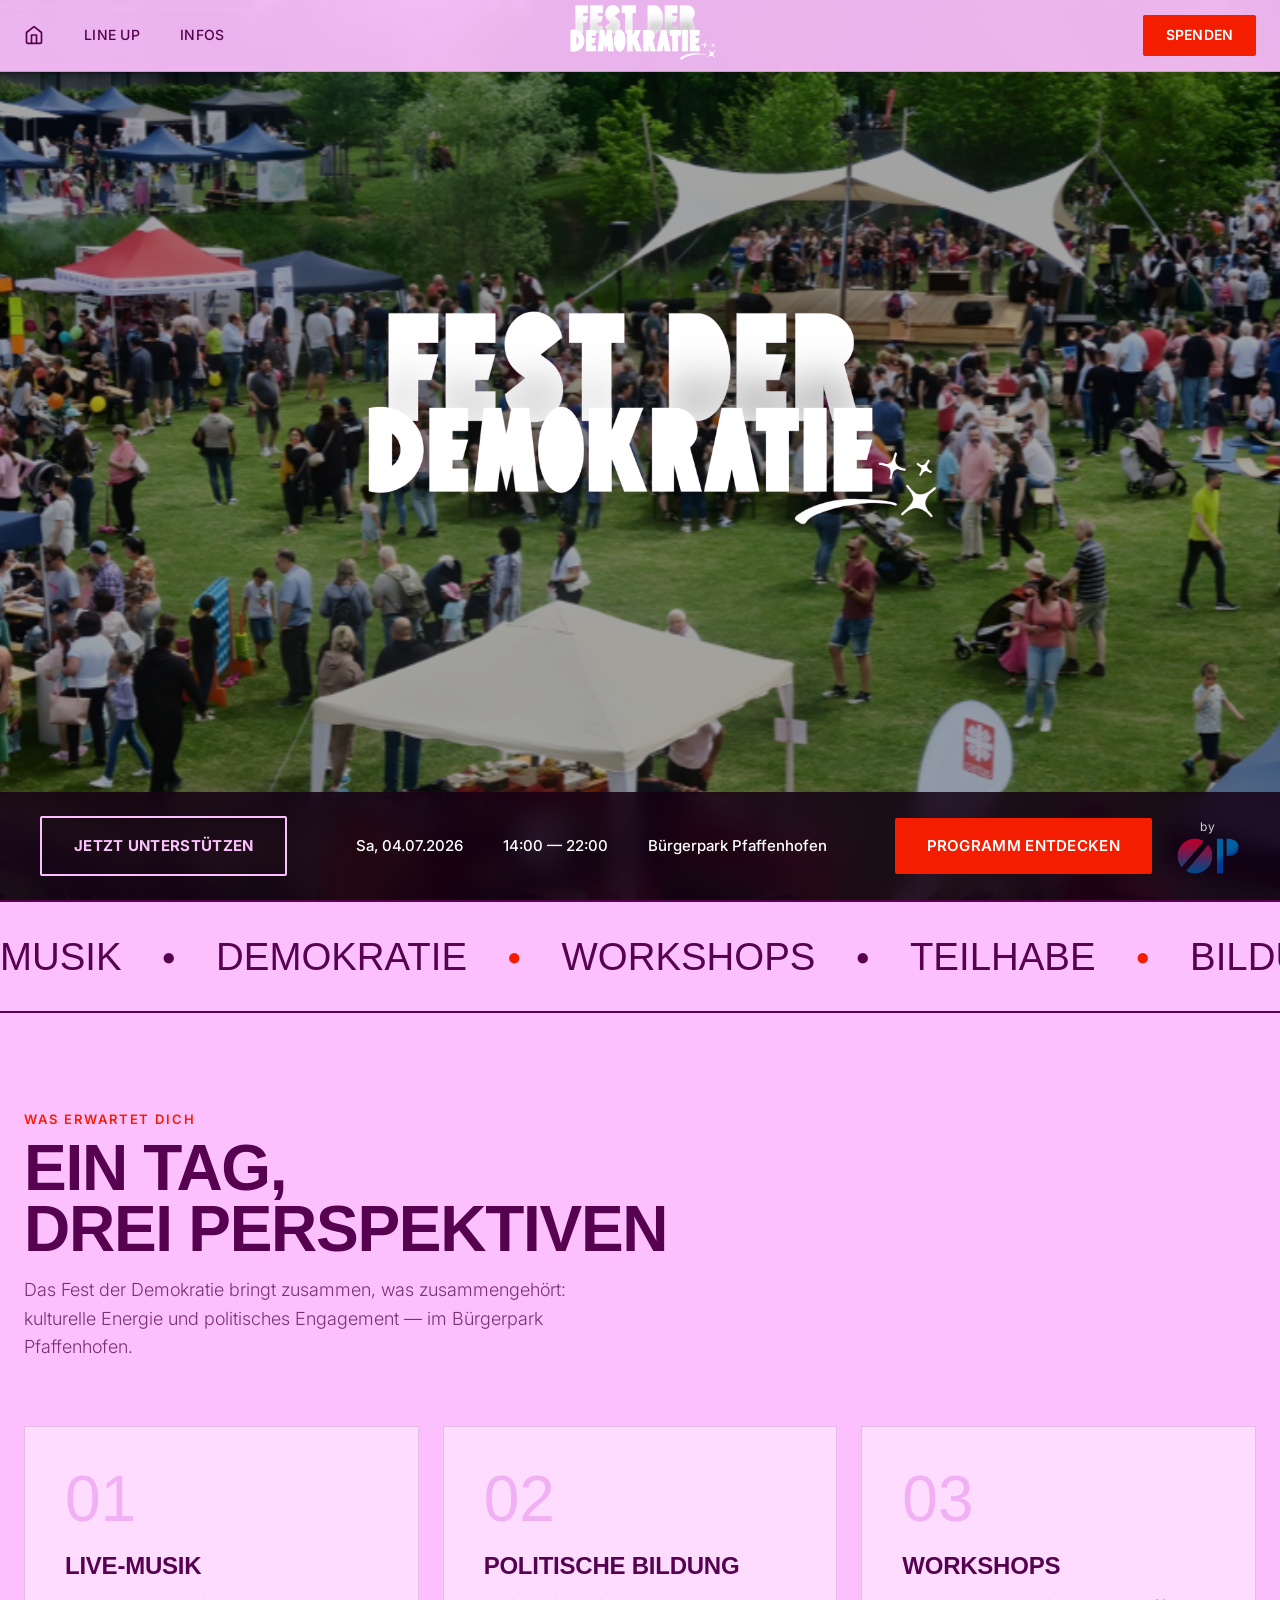
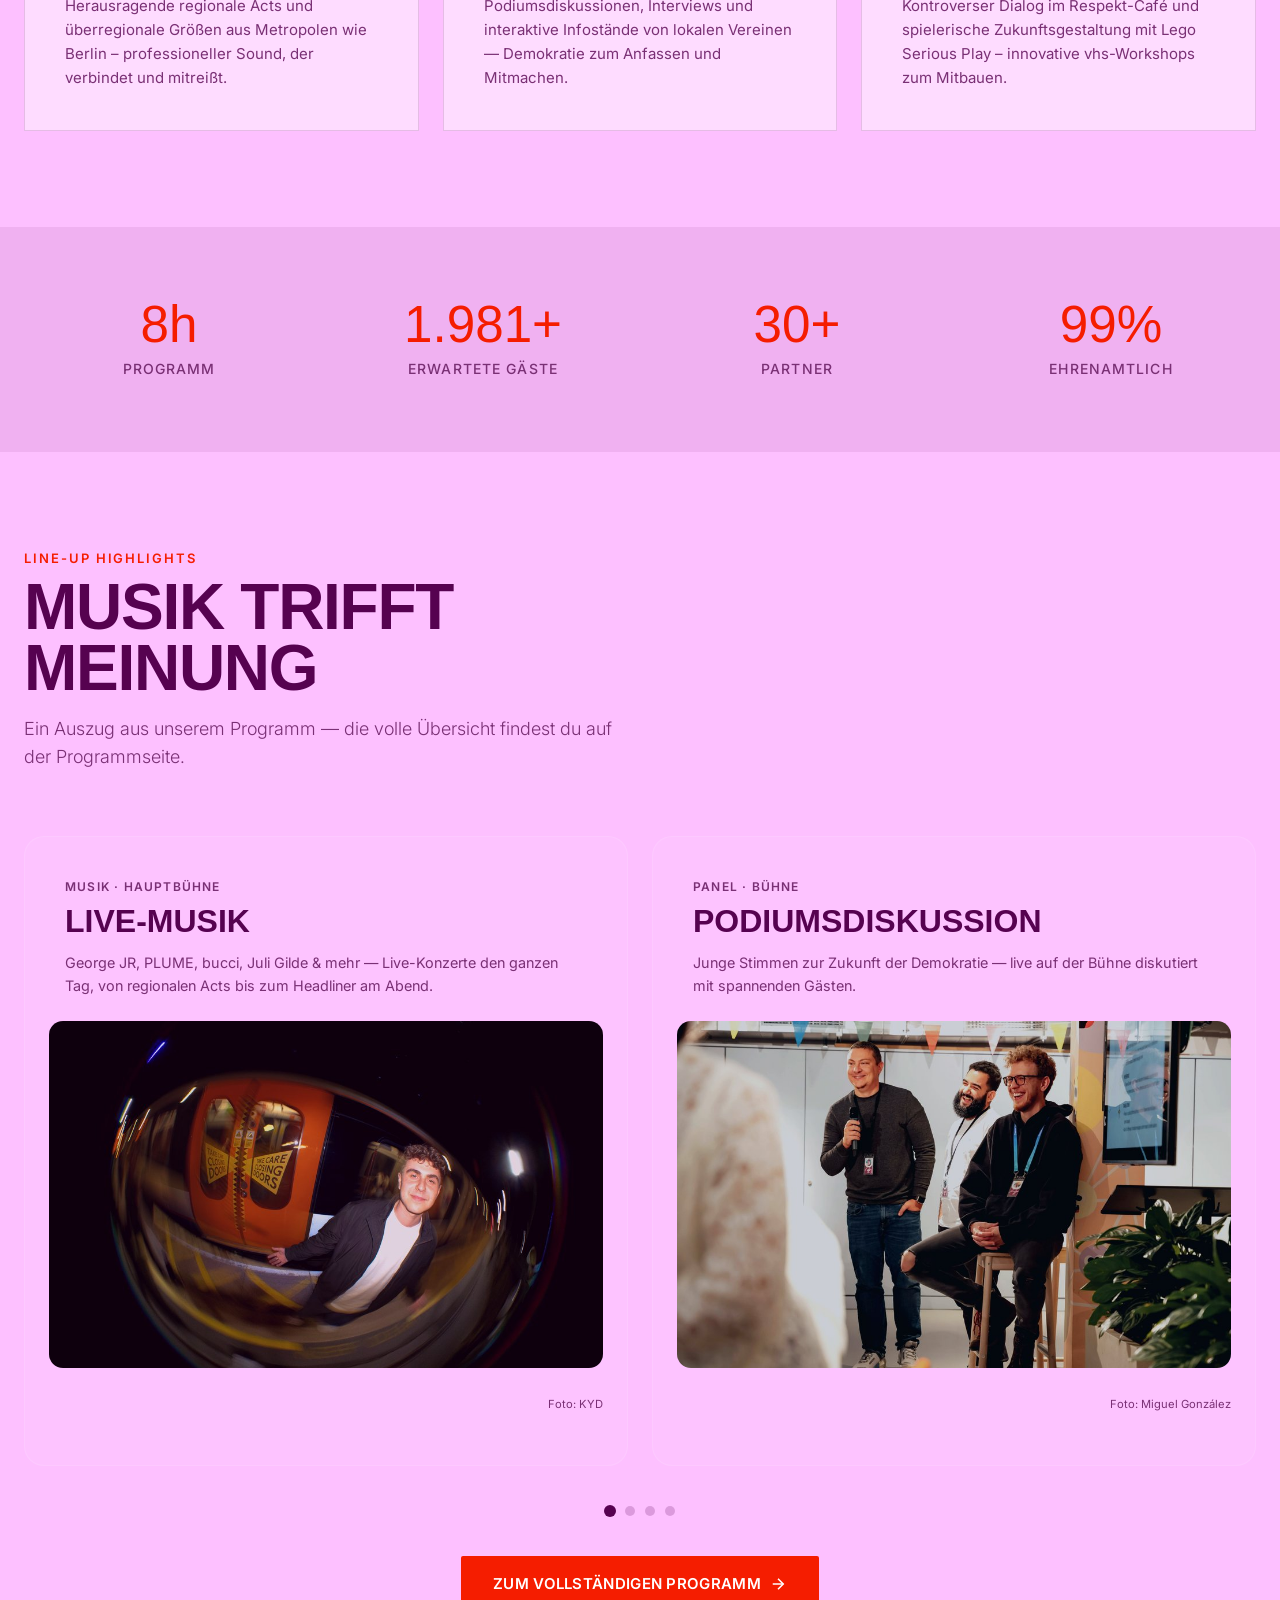
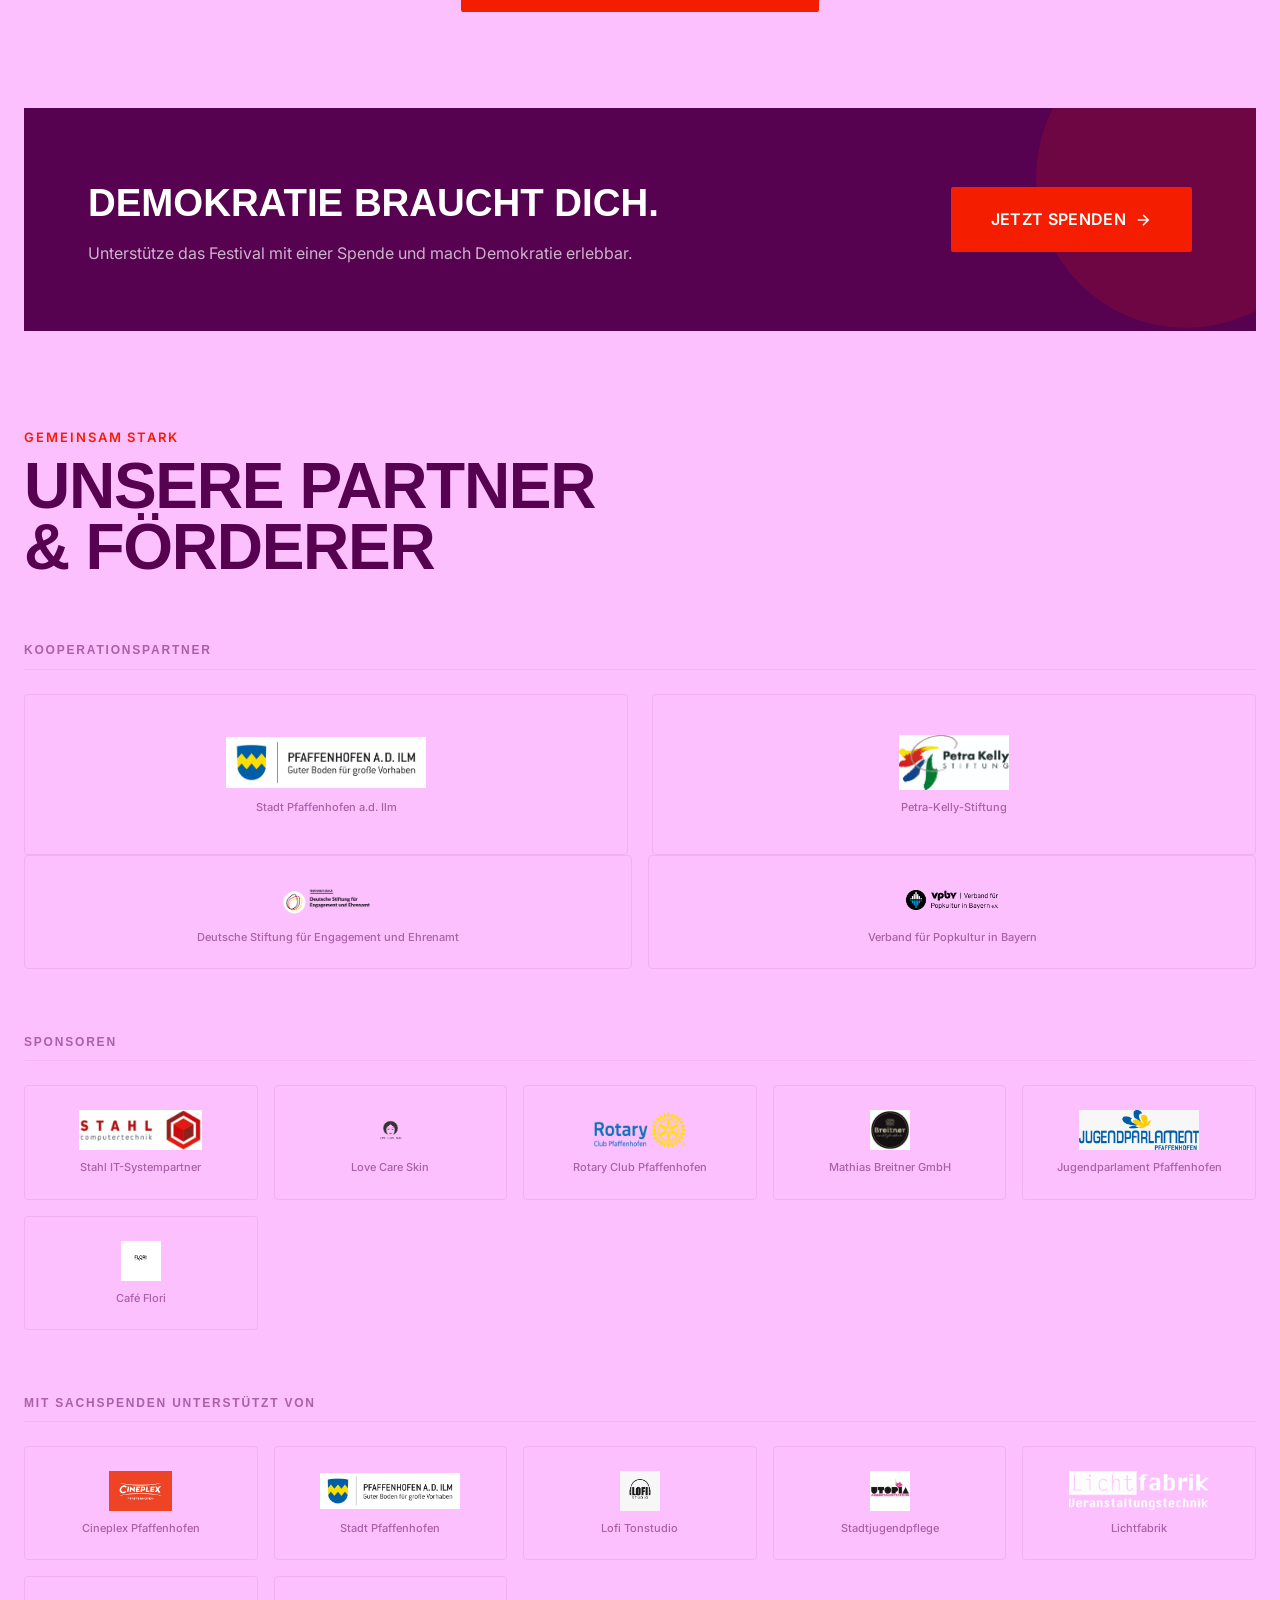
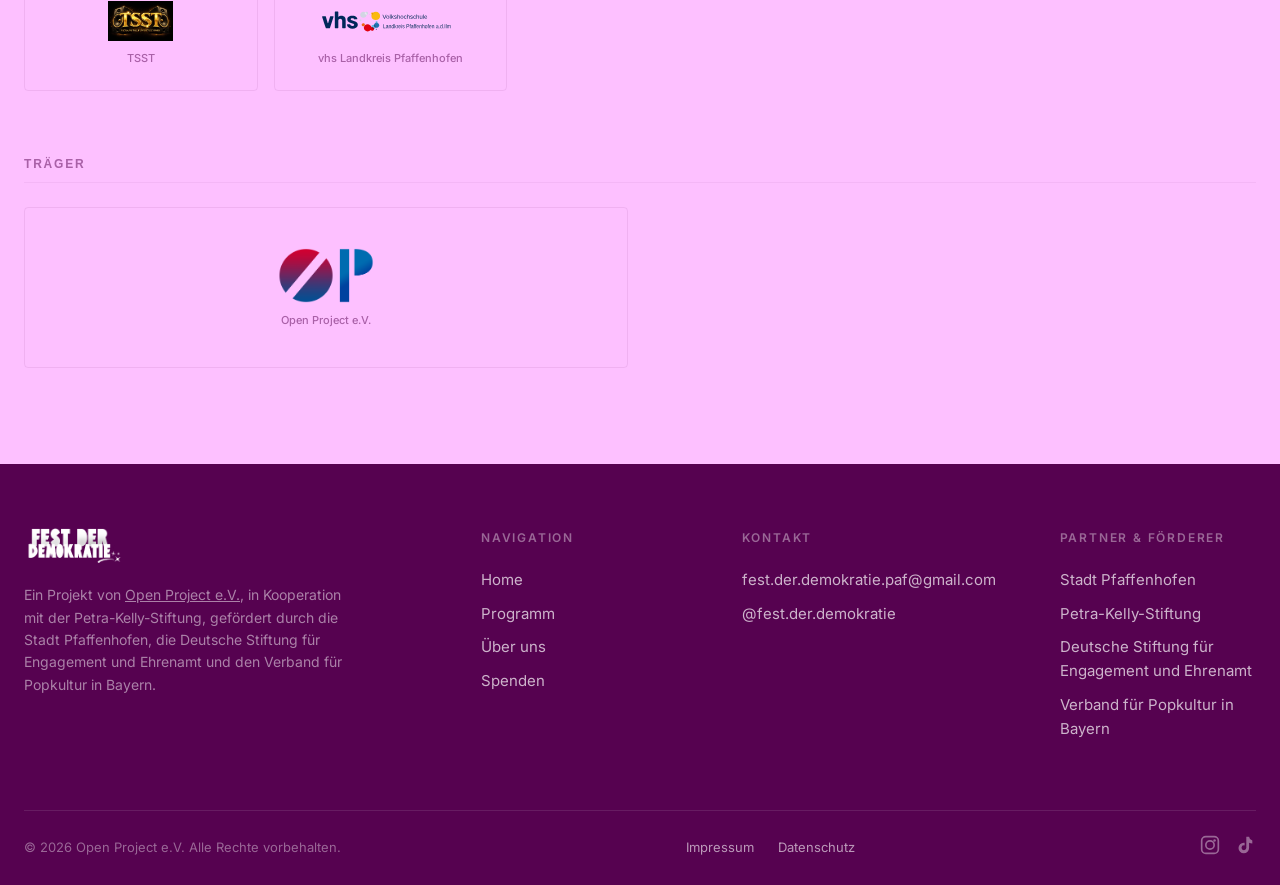
==== commit cbd112e2: "Merge pull request #10 from Open-Project-e-V/info-page-redesign Update logos, add bucci photo, Victo" ====
--- a/index.html
+++ b/index.html
@@ -5,6 +5,22 @@
   <meta name="viewport" content="width=device-width, initial-scale=1.0">
   <title>Fest der Demokratie</title>
   <meta name="description" content="Das Fest der Demokratie vereint Live-Musik, politische Bildung und Community. 4. Juli 2026 im Bürgerpark Pfaffenhofen a.d. Ilm.">
+
+  <!-- Open Graph -->
+  <meta property="og:type" content="website">
+  <meta property="og:url" content="https://fest-der-demokratie.de/">
+  <meta property="og:title" content="Fest der Demokratie">
+  <meta property="og:description" content="Das Fest der Demokratie vereint Live-Musik, politische Bildung und Community. 4. Juli 2026 im Bürgerpark Pfaffenhofen a.d. Ilm.">
+  <meta property="og:image" content="https://fest-der-demokratie.de/assets/sharepic-instagram.png">
+  <meta property="og:locale" content="de_DE">
+  <meta property="og:site_name" content="Fest der Demokratie">
+
+  <!-- Twitter Card -->
+  <meta name="twitter:card" content="summary_large_image">
+  <meta name="twitter:title" content="Fest der Demokratie">
+  <meta name="twitter:description" content="Das Fest der Demokratie vereint Live-Musik, politische Bildung und Community. 4. Juli 2026 im Bürgerpark Pfaffenhofen a.d. Ilm.">
+  <meta name="twitter:image" content="https://fest-der-demokratie.de/assets/sharepic-instagram.png">
+
   <link rel="stylesheet" href="css/style.css">
   <link rel="icon" type="image/png" href="assets/favicon-v2.png">
 </head>
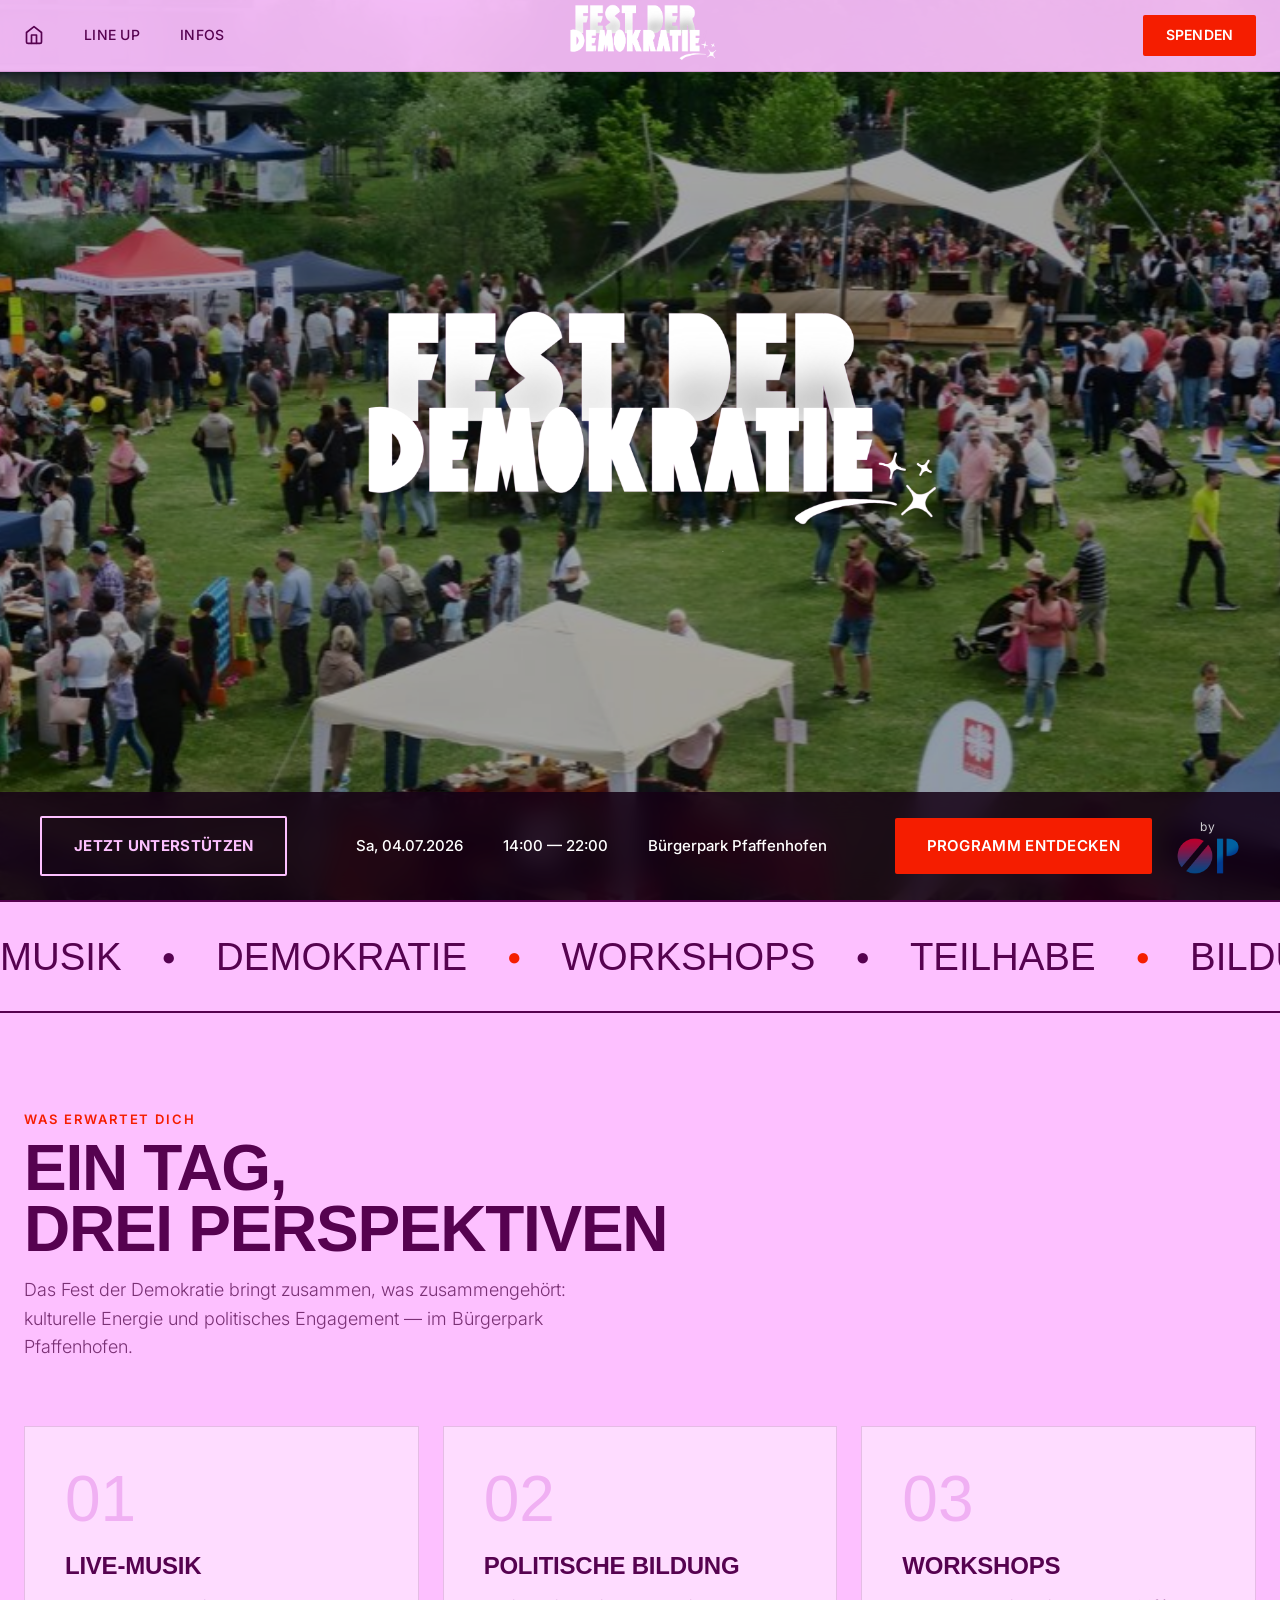
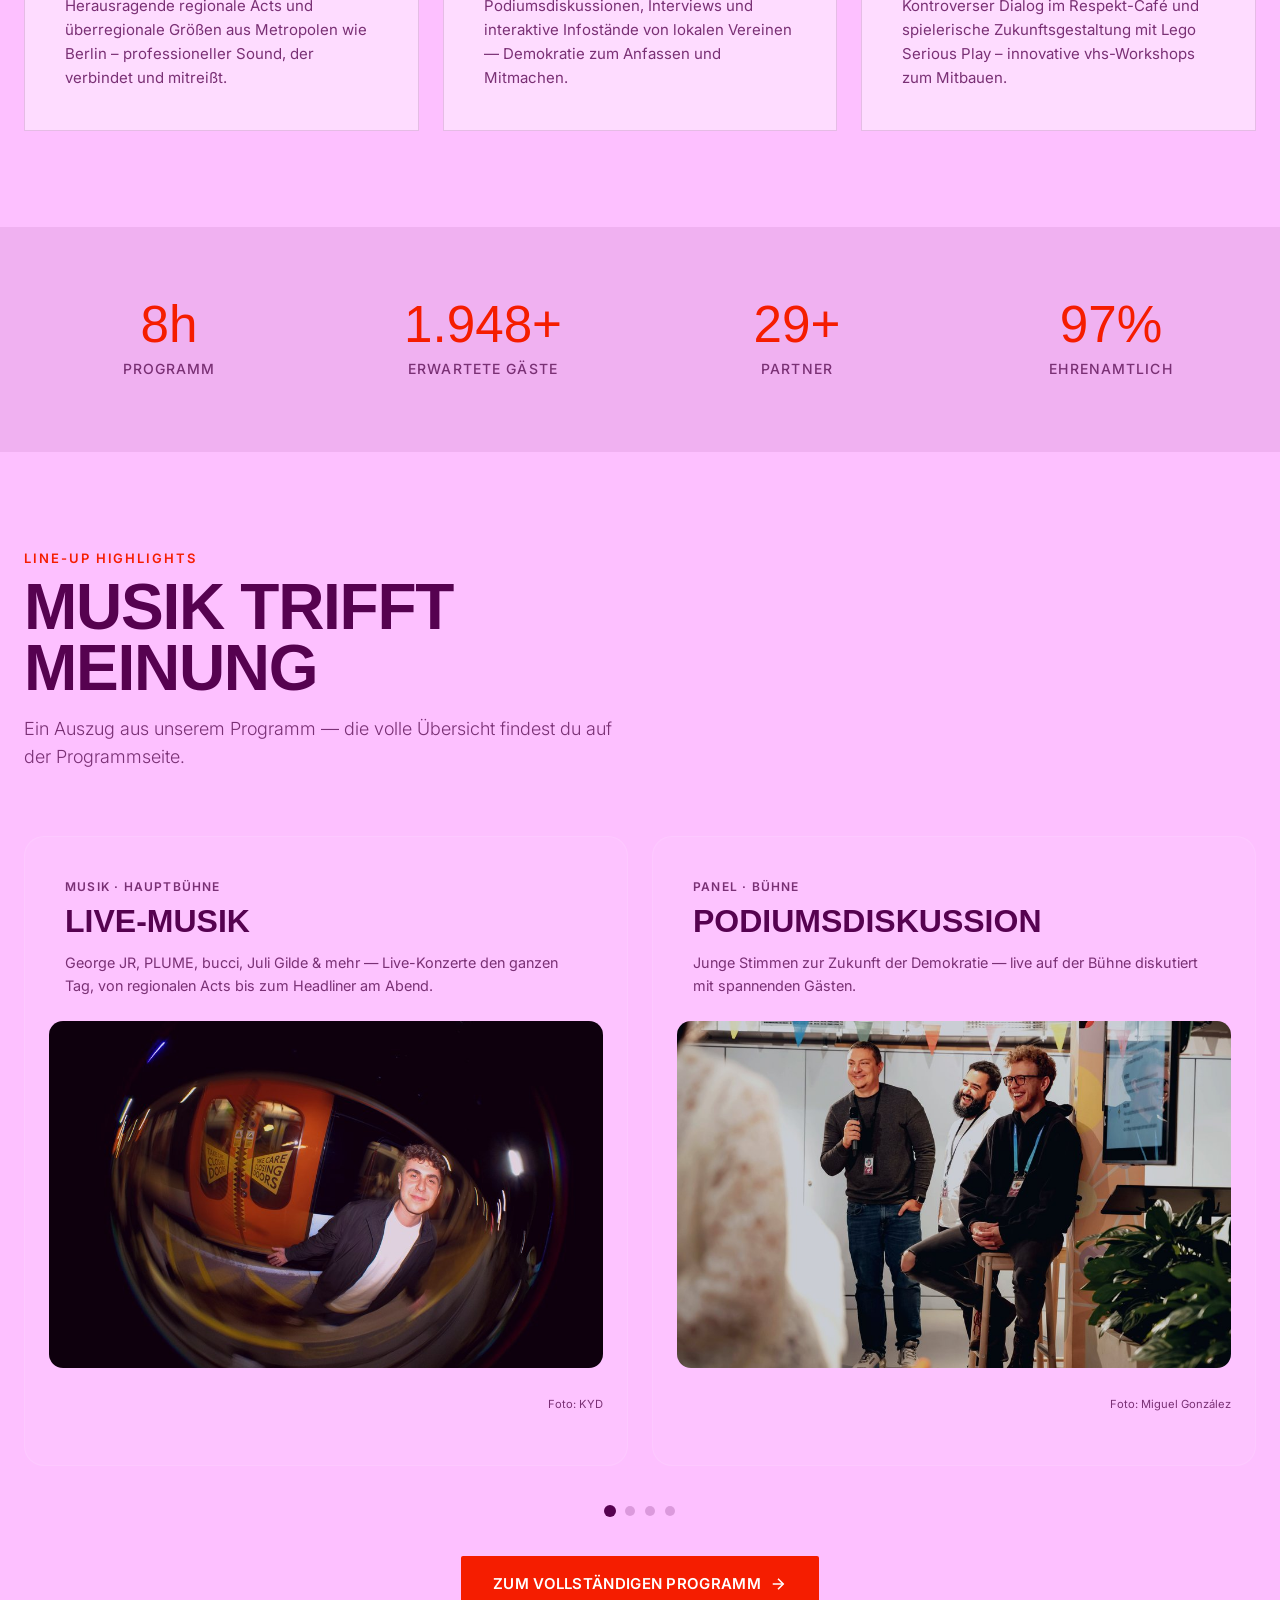
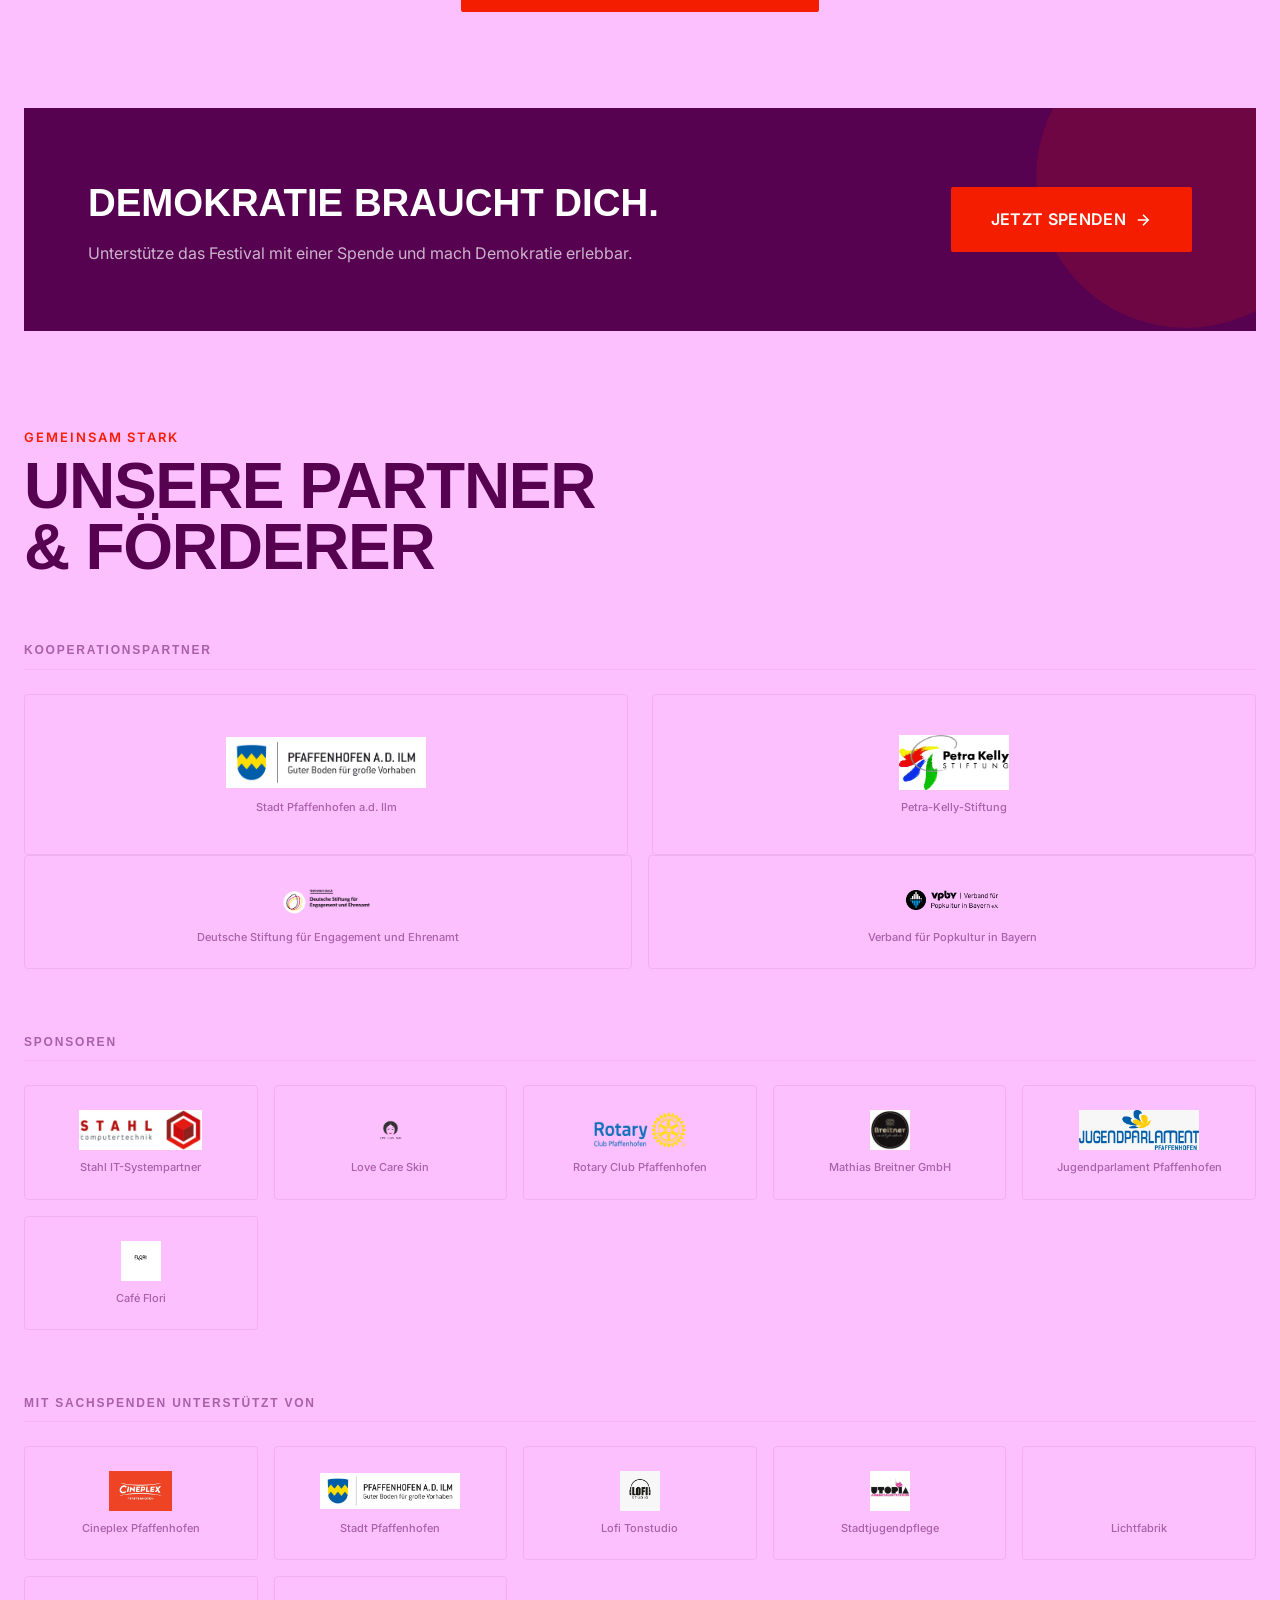
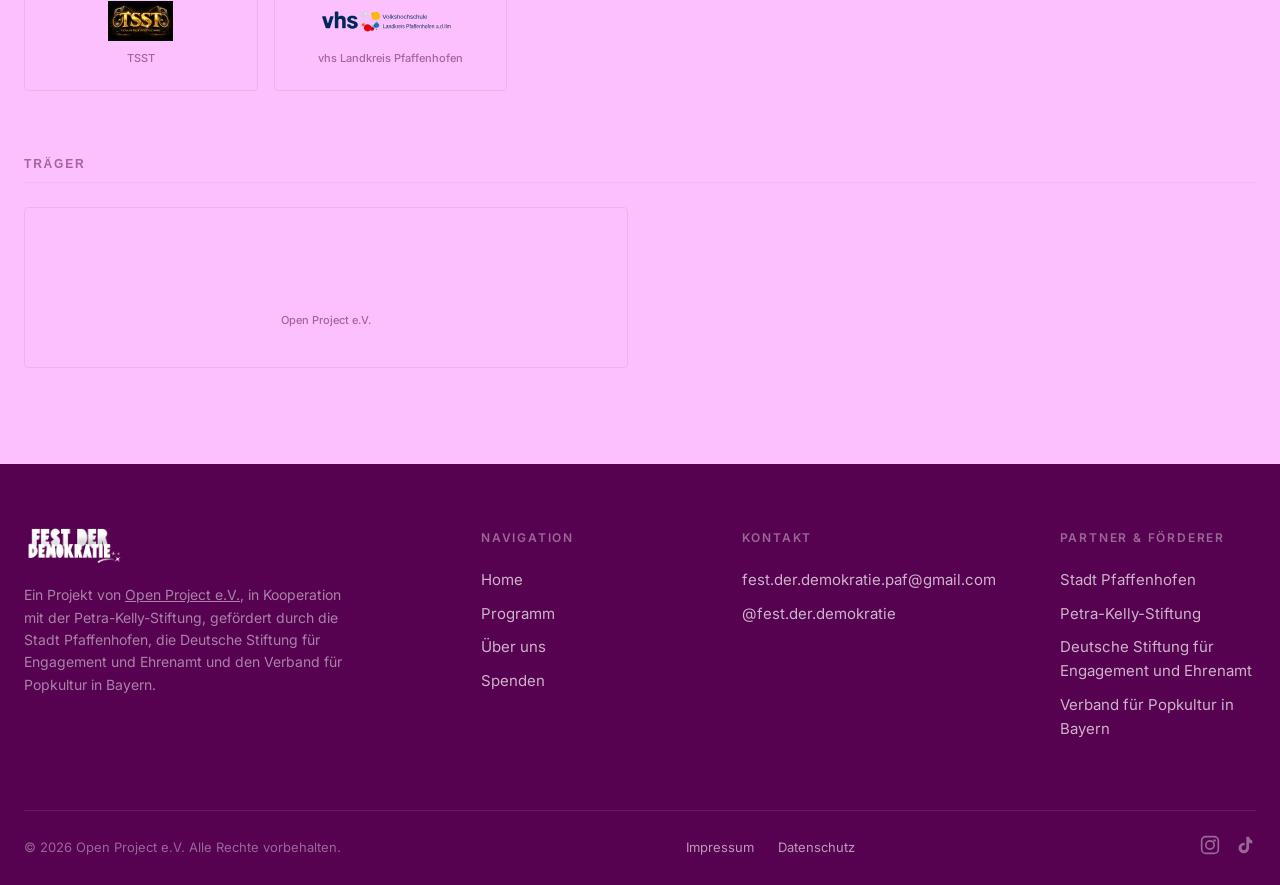
==== commit 840b4710: "add OG tags, sitemap, accessibility fixes, sponsor section, anfahrt, FAQ updates - Add Open Graph + " ====
--- a/index.html
+++ b/index.html
@@ -5,26 +5,25 @@
   <meta name="viewport" content="width=device-width, initial-scale=1.0">
   <title>Fest der Demokratie</title>
   <meta name="description" content="Das Fest der Demokratie vereint Live-Musik, politische Bildung und Community. 4. Juli 2026 im Bürgerpark Pfaffenhofen a.d. Ilm.">
-
-  <!-- Open Graph -->
-  <meta property="og:type" content="website">
-  <meta property="og:url" content="https://fest-der-demokratie.de/">
-  <meta property="og:title" content="Fest der Demokratie">
-  <meta property="og:description" content="Das Fest der Demokratie vereint Live-Musik, politische Bildung und Community. 4. Juli 2026 im Bürgerpark Pfaffenhofen a.d. Ilm.">
-  <meta property="og:image" content="https://fest-der-demokratie.de/assets/sharepic-instagram.png">
-  <meta property="og:locale" content="de_DE">
-  <meta property="og:site_name" content="Fest der Demokratie">
-
-  <!-- Twitter Card -->
-  <meta name="twitter:card" content="summary_large_image">
-  <meta name="twitter:title" content="Fest der Demokratie">
-  <meta name="twitter:description" content="Das Fest der Demokratie vereint Live-Musik, politische Bildung und Community. 4. Juli 2026 im Bürgerpark Pfaffenhofen a.d. Ilm.">
-  <meta name="twitter:image" content="https://fest-der-demokratie.de/assets/sharepic-instagram.png">
-
   <link rel="stylesheet" href="css/style.css">
   <link rel="icon" type="image/png" href="assets/favicon-v2.png">
+
+  <!-- Open Graph / Social Sharing -->
+  <meta property="og:type" content="website">
+  <meta property="og:title" content="Fest der Demokratie 2026 — 4. Juli, Bürgerpark Pfaffenhofen">
+  <meta property="og:description" content="Kostenloses Open-Air-Festival mit Live-Musik, Politik und Workshops. 14:00 – 22:00 Uhr im Bürgerpark Pfaffenhofen a.d. Ilm.">
+  <meta property="og:image" content="assets/sharepic-instagram.png">
+  <meta property="og:image:width" content="1080">
+  <meta property="og:image:height" content="1350">
+  <meta property="og:site_name" content="Fest der Demokratie">
+  <meta property="og:locale" content="de_DE">
+  <meta name="twitter:card" content="summary_large_image">
+  <meta name="twitter:title" content="Fest der Demokratie 2026">
+  <meta name="twitter:description" content="Kostenloses Open-Air-Festival am 4. Juli 2026 im Bürgerpark Pfaffenhofen.">
+  <meta name="twitter:image" content="assets/sharepic-instagram.png">
 </head>
 <body>
+  <a href="#main" class="skip-link">Zum Hauptinhalt springen</a>
 
   <!-- NAVIGATION -->
   <nav class="nav" id="nav">
@@ -36,7 +35,7 @@
         <a href="programm.html" class="nav__link">Line Up</a>
         <a href="ueber-uns.html" class="nav__link">Infos</a>
       </div>
-      <a href="index.html" class="nav__logo"><img src="assets/logos/logo-white-wide.png" alt="Fest der Demokratie"></a>
+      <a href="index.html" class="nav__logo"><img loading="lazy" decoding="async" src="assets/logos/logo-white-wide.png" alt="Fest der Demokratie"></a>
       <div class="nav__right">
         <a href="spenden.html" class="nav__link nav__link--cta">Spenden</a>
       </div>
@@ -47,7 +46,7 @@
   </nav>
 
   <!-- HERO -->
-  <section class="hero">
+  <section id="main" class="hero">
     <div class="hero__bg">
       <img src="assets/hero-bg.jpg" alt="" class="hero__bg-img">
     </div>
@@ -69,7 +68,7 @@
         <a href="programm.html" class="btn btn--primary">Programm entdecken</a>
         <div class="hero__badge">
           <span class="hero__badge-by">by</span>
-          <img src="assets/logos/open-project-white.png" alt="Open Project e.V." class="hero__badge-logo">
+          <img loading="lazy" decoding="async" src="assets/logos/open-project-white.png" alt="Open Project e.V." class="hero__badge-logo">
         </div>
       </div>
     </div>
@@ -168,7 +167,7 @@
               <p class="carousel__card-desc">George JR, PLUME, bucci, Juli Gilde & mehr — Live-Konzerte den ganzen Tag, von regionalen Acts bis zum Headliner am Abend.</p>
             </div>
             <div class="carousel__card-visual">
-              <img src="assets/lineup/george-jr.jpg" alt="George JR live" class="carousel__card-img">
+              <img loading="lazy" decoding="async" src="assets/lineup/george-jr.jpg" alt="George JR live" class="carousel__card-img">
             </div>
             <span class="carousel__card-credit">Foto: KYD</span>
           </div>
@@ -181,7 +180,7 @@
               <p class="carousel__card-desc">Junge Stimmen zur Zukunft der Demokratie — live auf der Bühne diskutiert mit spannenden Gästen.</p>
             </div>
             <div class="carousel__card-visual">
-              <img src="assets/lineup/podiumsdiskussion.jpg" alt="Podiumsdiskussion" class="carousel__card-img">
+              <img loading="lazy" decoding="async" src="assets/lineup/podiumsdiskussion.jpg" alt="Podiumsdiskussion" class="carousel__card-img">
             </div>
             <span class="carousel__card-credit">Foto: Miguel González</span>
           </div>
@@ -194,7 +193,7 @@
               <p class="carousel__card-desc">Lokale Vereine und Initiativen stellen sich vor — entdecke, wo du dich einbringen kannst.</p>
             </div>
             <div class="carousel__card-visual">
-              <img src="assets/lineup/infostande.jpg" alt="Infostände im Bürgerpark" class="carousel__card-img">
+              <img loading="lazy" decoding="async" src="assets/lineup/infostande.jpg" alt="Infostände im Bürgerpark" class="carousel__card-img">
             </div>
             <span class="carousel__card-credit">Foto: Stadt Pfaffenhofen</span>
           </div>
@@ -207,7 +206,7 @@
               <p class="carousel__card-desc">Spielerische Zukunftsgestaltung und kontroverser Dialog — innovative vhs-Workshops zum Mitmachen.</p>
             </div>
             <div class="carousel__card-visual">
-              <img src="assets/lineup/workshop.jpg" alt="Workshop" class="carousel__card-img">
+              <img loading="lazy" decoding="async" src="assets/lineup/workshop.jpg" alt="Workshop" class="carousel__card-img">
             </div>
             <span class="carousel__card-credit">Foto: Yan Krukau</span>
           </div>
@@ -264,21 +263,21 @@
         <h3 class="partner-tier__label">Kooperationspartner</h3>
         <div class="partner-tier__grid partner-tier__grid--large">
           <a href="https://www.pfaffenhofen.de" target="_blank" rel="noopener" class="partner-card partner-card--large">
-            <img src="assets/logos/partner/stadt-pfaffenhofen.jpg" alt="Stadt Pfaffenhofen a.d. Ilm" class="partner-card__logo">
+            <img loading="lazy" decoding="async" src="assets/logos/partner/stadt-pfaffenhofen.jpg" alt="Stadt Pfaffenhofen a.d. Ilm" class="partner-card__logo">
             <span class="partner-card__name">Stadt Pfaffenhofen a.d. Ilm</span>
           </a>
           <a href="https://www.petrakellystiftung.de" target="_blank" rel="noopener" class="partner-card partner-card--large">
-            <img src="assets/logos/partner/petra-kelly-stiftung.jpg" alt="Petra-Kelly-Stiftung" class="partner-card__logo">
+            <img loading="lazy" decoding="async" src="assets/logos/partner/petra-kelly-stiftung.jpg" alt="Petra-Kelly-Stiftung" class="partner-card__logo">
             <span class="partner-card__name">Petra-Kelly-Stiftung</span>
           </a>
         </div>
         <div class="partner-tier__grid partner-tier__grid--medium">
           <a href="https://www.deutsche-stiftung-engagement-und-ehrenamt.de" target="_blank" rel="noopener" class="partner-card">
-            <img src="assets/logos/partner/dsee.png" alt="Deutsche Stiftung für Engagement und Ehrenamt" class="partner-card__logo">
+            <img loading="lazy" decoding="async" src="assets/logos/partner/dsee.png" alt="Deutsche Stiftung für Engagement und Ehrenamt" class="partner-card__logo">
             <span class="partner-card__name">Deutsche Stiftung für Engagement und Ehrenamt</span>
           </a>
           <a href="https://popkultur.bayern" target="_blank" rel="noopener" class="partner-card">
-            <img src="assets/logos/partner/vpby.png" alt="Verband für Popkultur in Bayern" class="partner-card__logo">
+            <img loading="lazy" decoding="async" src="assets/logos/partner/vpby.png" alt="Verband für Popkultur in Bayern" class="partner-card__logo">
             <span class="partner-card__name">Verband für Popkultur in Bayern</span>
           </a>
         </div>
@@ -289,27 +288,27 @@
         <h3 class="partner-tier__label">Sponsoren</h3>
         <div class="partner-tier__grid partner-tier__grid--sponsors">
           <a href="https://www.stahl-it-systempartner.de/" target="_blank" rel="noopener" class="partner-card">
-            <img src="assets/logos/partner/stahl-computertechnik.png" alt="Stahl IT-Systempartner GmbH" class="partner-card__logo">
+            <img loading="lazy" decoding="async" src="assets/logos/partner/stahl-computertechnik.png" alt="Stahl IT-Systempartner GmbH" class="partner-card__logo">
             <span class="partner-card__name">Stahl IT-Systempartner</span>
           </a>
           <a href="https://lovecareskin.de/" target="_blank" rel="noopener" class="partner-card">
-            <img src="assets/logos/partner/lovecareskin.png" alt="Love Care Skin" class="partner-card__logo">
+            <img loading="lazy" decoding="async" src="assets/logos/partner/lovecareskin.png" alt="Love Care Skin" class="partner-card__logo">
             <span class="partner-card__name">Love Care Skin</span>
           </a>
           <a href="https://pfaffenhofen-ilm.rotary.de/" target="_blank" rel="noopener" class="partner-card">
-            <img src="assets/logos/partner/rotary-pfaffenhofen.png" alt="Rotary Club Pfaffenhofen" class="partner-card__logo">
+            <img loading="lazy" decoding="async" src="assets/logos/partner/rotary-pfaffenhofen.png" alt="Rotary Club Pfaffenhofen" class="partner-card__logo">
             <span class="partner-card__name">Rotary Club Pfaffenhofen</span>
           </a>
           <a href="https://baecker-breitner.de" target="_blank" rel="noopener" class="partner-card">
-            <img src="assets/logos/partner/breitner.jpeg" alt="Mathias Breitner GmbH" class="partner-card__logo">
+            <img loading="lazy" decoding="async" src="assets/logos/partner/breitner.jpeg" alt="Mathias Breitner GmbH" class="partner-card__logo">
             <span class="partner-card__name">Mathias Breitner GmbH</span>
           </a>
           <a href="https://jugendparlament-paf.de/" target="_blank" rel="noopener" class="partner-card">
-            <img src="assets/logos/partner/jugendparlament.jpeg" alt="Jugendparlament Pfaffenhofen" class="partner-card__logo">
+            <img loading="lazy" decoding="async" src="assets/logos/partner/jugendparlament.jpeg" alt="Jugendparlament Pfaffenhofen" class="partner-card__logo">
             <span class="partner-card__name">Jugendparlament Pfaffenhofen</span>
           </a>
           <a href="https://www.cafe-flori.de" target="_blank" rel="noopener" class="partner-card">
-            <img src="assets/logos/partner/cafe-flori.png" alt="Café Flori" class="partner-card__logo">
+            <img loading="lazy" decoding="async" src="assets/logos/partner/cafe-flori.png" alt="Café Flori" class="partner-card__logo">
             <span class="partner-card__name">Café Flori</span>
           </a>
         </div>
@@ -320,31 +319,31 @@
         <h3 class="partner-tier__label">Mit Sachspenden unterstützt von</h3>
         <div class="partner-tier__grid partner-tier__grid--sponsors">
           <a href="https://www.cineplex.de/pfaffenhofen/" target="_blank" rel="noopener" class="partner-card">
-            <img src="assets/logos/partner/cineplex.jpg" alt="Cineplex Pfaffenhofen" class="partner-card__logo">
+            <img loading="lazy" decoding="async" src="assets/logos/partner/cineplex.jpg" alt="Cineplex Pfaffenhofen" class="partner-card__logo">
             <span class="partner-card__name">Cineplex Pfaffenhofen</span>
           </a>
           <a href="https://www.pfaffenhofen.de" target="_blank" rel="noopener" class="partner-card">
-            <img src="assets/logos/partner/stadt-pfaffenhofen.jpg" alt="Stadt Pfaffenhofen" class="partner-card__logo">
+            <img loading="lazy" decoding="async" src="assets/logos/partner/stadt-pfaffenhofen.jpg" alt="Stadt Pfaffenhofen" class="partner-card__logo">
             <span class="partner-card__name">Stadt Pfaffenhofen</span>
           </a>
           <a href="https://pfaffenhofen.de/artikel/tonstudio_lofi/" target="_blank" rel="noopener" class="partner-card">
-            <img src="assets/logos/partner/lofi-tonstudio.jpeg" alt="Lofi Tonstudio" class="partner-card__logo">
+            <img loading="lazy" decoding="async" src="assets/logos/partner/lofi-tonstudio.jpeg" alt="Lofi Tonstudio" class="partner-card__logo">
             <span class="partner-card__name">Lofi Tonstudio</span>
           </a>
           <a href="https://pfaffenhofen.de/artikel/jugendarbeit/" target="_blank" rel="noopener" class="partner-card">
-            <img src="assets/logos/partner/stadtjugendpflege.png" alt="Stadtjugendpflege Pfaffenhofen" class="partner-card__logo">
+            <img loading="lazy" decoding="async" src="assets/logos/partner/stadtjugendpflege.png" alt="Stadtjugendpflege Pfaffenhofen" class="partner-card__logo">
             <span class="partner-card__name">Stadtjugendpflege</span>
           </a>
           <a href="https://www.lichtfabrik-veranstaltungstechnik.de" target="_blank" rel="noopener" class="partner-card">
-            <img src="assets/logos/partner/lichtfabrik.png" alt="Lichtfabrik Veranstaltungstechnik" class="partner-card__logo">
+            <img loading="lazy" decoding="async" src="assets/logos/partner/lichtfabrik.png" alt="Lichtfabrik Veranstaltungstechnik" class="partner-card__logo">
             <span class="partner-card__name">Lichtfabrik</span>
           </a>
           <a href="https://www.instagram.com/tsst_licht_und_tontechnik/reels/" target="_blank" rel="noopener" class="partner-card">
-            <img src="assets/logos/partner/tsst.jpg" alt="TSST" class="partner-card__logo">
+            <img loading="lazy" decoding="async" src="assets/logos/partner/tsst.jpg" alt="TSST" class="partner-card__logo">
             <span class="partner-card__name">TSST</span>
           </a>
           <a href="https://vhs.landkreis-pfaffenhofen.de/" target="_blank" rel="noopener" class="partner-card">
-            <img src="assets/logos/partner/vhs-pfaffenhofen.svg" alt="Volkshochschule Landkreis Pfaffenhofen" class="partner-card__logo">
+            <img loading="lazy" decoding="async" src="assets/logos/partner/vhs-pfaffenhofen.svg" alt="Volkshochschule Landkreis Pfaffenhofen" class="partner-card__logo">
             <span class="partner-card__name">vhs Landkreis Pfaffenhofen</span>
           </a>
         </div>
@@ -355,7 +354,7 @@
         <h3 class="partner-tier__label">Träger</h3>
         <div class="partner-tier__grid partner-tier__grid--large">
           <a href="https://op-paf.de/" target="_blank" rel="noopener" class="partner-card partner-card--large">
-            <img src="assets/logos/partner/open-project-logo.png" alt="Open Project e.V." class="partner-card__logo">
+            <img loading="lazy" decoding="async" src="assets/logos/partner/open-project-logo.png" alt="Open Project e.V." class="partner-card__logo">
             <span class="partner-card__name">Open Project e.V.</span>
           </a>
         </div>
@@ -369,7 +368,7 @@
     <div class="container">
       <div class="footer__grid">
         <div>
-          <div class="footer__brand"><img src="assets/logos/logo-white-wide.png" alt="Fest der Demokratie" style="height:40px; width:auto;"></div>
+          <div class="footer__brand"><img loading="lazy" decoding="async" src="assets/logos/logo-white-wide.png" alt="Fest der Demokratie" style="height:40px; width:auto;"></div>
           <p class="footer__desc">Ein Projekt von <a href="https://op-paf.de" target="_blank" rel="noopener" style="color:inherit; text-decoration:underline;">Open Project e.V.</a>, in Kooperation mit der Petra-Kelly-Stiftung, gefördert durch die Stadt Pfaffenhofen, die Deutsche Stiftung für Engagement und Ehrenamt und den Verband für Popkultur in Bayern.</p>
         </div>
         <div>
--- a/css/style.css
+++ b/css/style.css
@@ -83,6 +83,49 @@
   max-width: 100%;
   height: auto;
   display: block;
+}
+
+/* --- ACCESSIBILITY --- */
+.skip-link {
+  position: absolute;
+  top: -100px;
+  left: 0;
+  background: var(--grape);
+  color: var(--white);
+  padding: var(--space-sm) var(--space-md);
+  z-index: 1000;
+  text-decoration: none;
+  font-weight: 600;
+  border-radius: 0 0 8px 0;
+}
+
+.skip-link:focus {
+  top: 0;
+  outline: 3px solid var(--sunshine);
+}
+
+/* Focus styles for keyboard navigation */
+a:focus-visible,
+button:focus-visible,
+input:focus-visible,
+textarea:focus-visible,
+[tabindex]:focus-visible {
+  outline: 3px solid var(--sunshine);
+  outline-offset: 2px;
+  border-radius: 2px;
+}
+
+/* Visually hidden but accessible to screen readers */
+.sr-only {
+  position: absolute;
+  width: 1px;
+  height: 1px;
+  padding: 0;
+  margin: -1px;
+  overflow: hidden;
+  clip: rect(0, 0, 0, 0);
+  white-space: nowrap;
+  border: 0;
 }
 
 a {
@@ -500,6 +543,71 @@
 .deco-particles {
   position: relative;
   overflow: hidden;
+}
+
+/* --- SPONSOR BOX --- */
+.sponsor-box {
+  display: grid;
+  grid-template-columns: 1fr auto;
+  gap: var(--space-lg);
+  align-items: center;
+  padding: var(--space-xl);
+  background: var(--white);
+  border-radius: 20px;
+  border: 2px solid var(--grape);
+  box-shadow: 0 12px 40px rgba(86, 2, 80, 0.08);
+}
+
+.sponsor-box__title {
+  font-family: var(--font-display);
+  font-size: clamp(2rem, 4vw, 3rem);
+  font-weight: 900;
+  text-transform: uppercase;
+  color: var(--grape);
+  margin: var(--space-xs) 0 var(--space-sm);
+  line-height: 1;
+}
+
+.sponsor-box__text {
+  color: var(--grape);
+  opacity: 0.85;
+  margin-bottom: var(--space-md);
+  font-size: 1.05rem;
+  line-height: 1.65;
+}
+
+.sponsor-box__visual {
+  color: var(--ruby);
+  opacity: 0.85;
+  flex-shrink: 0;
+}
+
+@media (max-width: 768px) {
+  .sponsor-box {
+    grid-template-columns: 1fr;
+    text-align: center;
+    padding: var(--space-lg);
+  }
+  .sponsor-box__visual {
+    order: -1;
+    margin: 0 auto;
+  }
+  .sponsor-box__visual svg {
+    width: 80px;
+    height: 80px;
+  }
+}
+
+/* --- INFO MAP --- */
+.info-map {
+  margin: var(--space-md) 0 var(--space-lg);
+  border-radius: 12px;
+  overflow: hidden;
+  box-shadow: 0 4px 20px rgba(86, 2, 80, 0.08);
+}
+
+.info-map iframe {
+  display: block;
 }
 
 .deco-particles .deco {
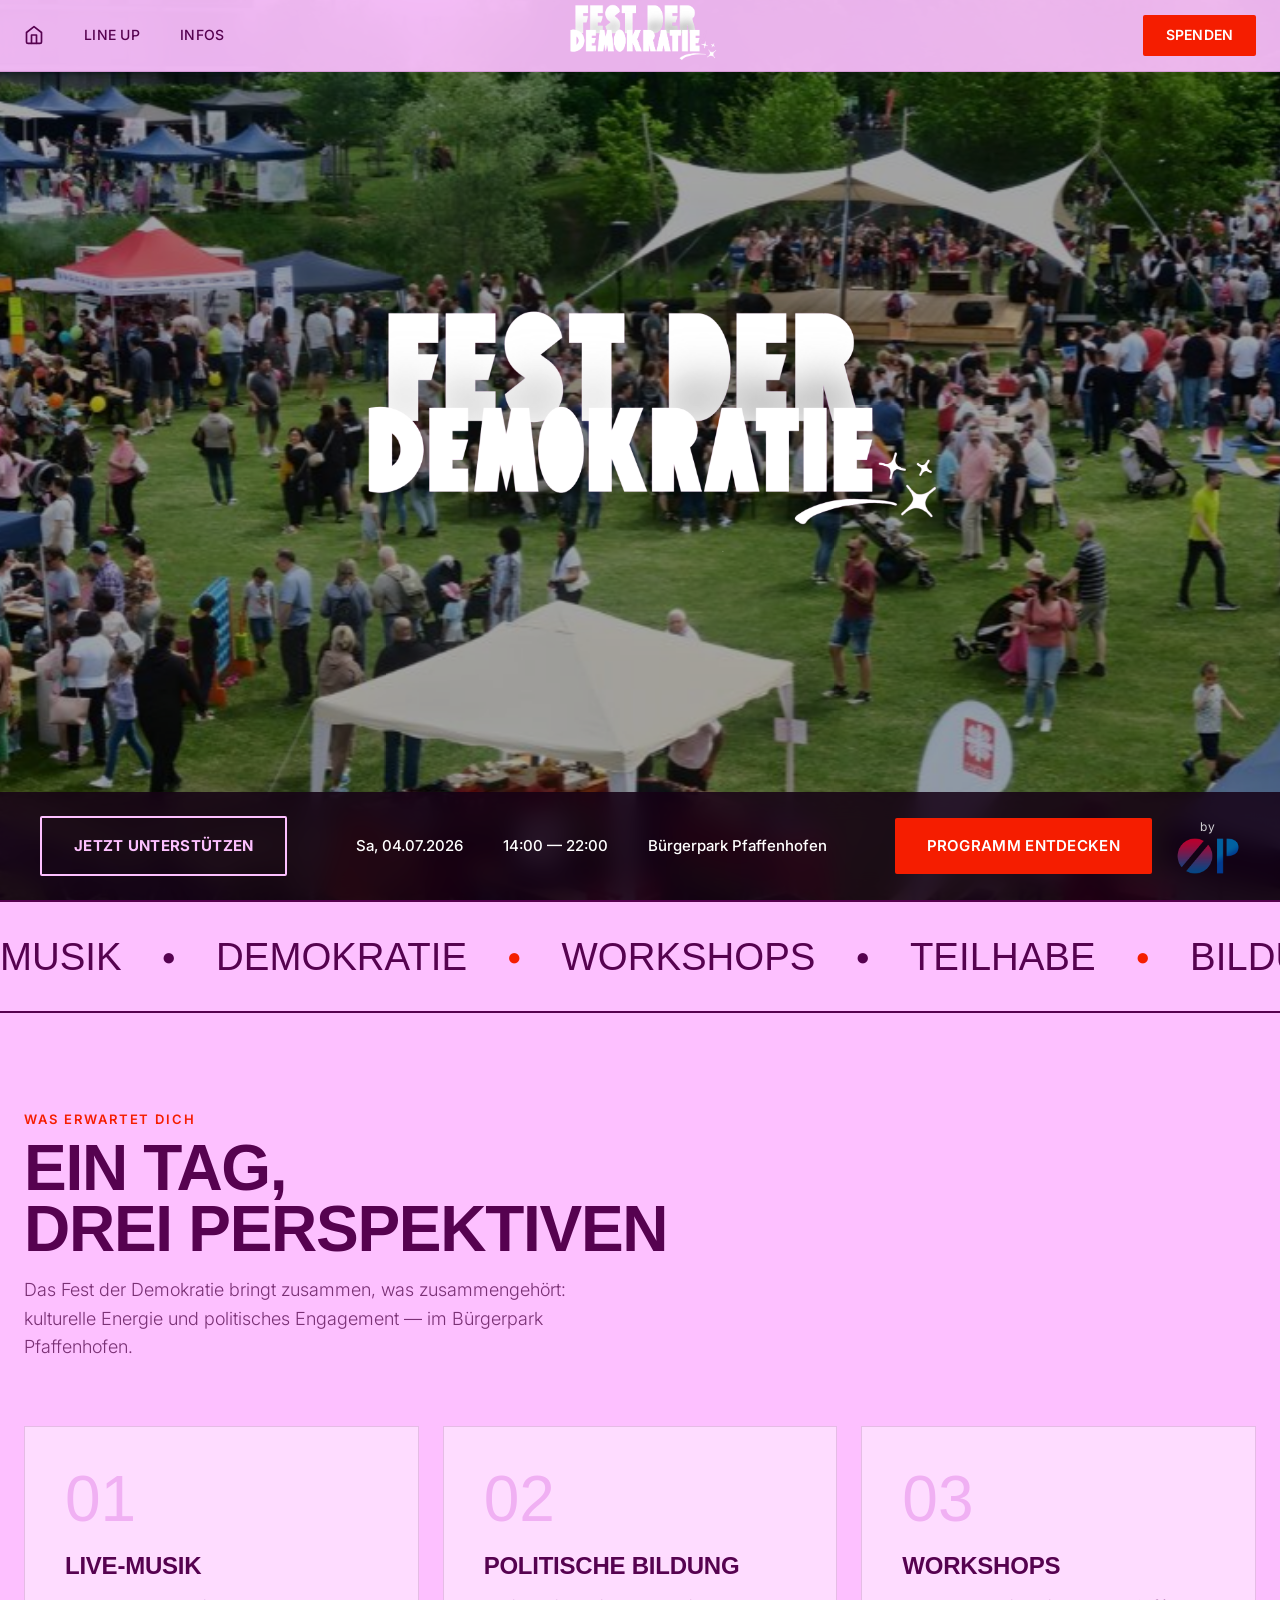
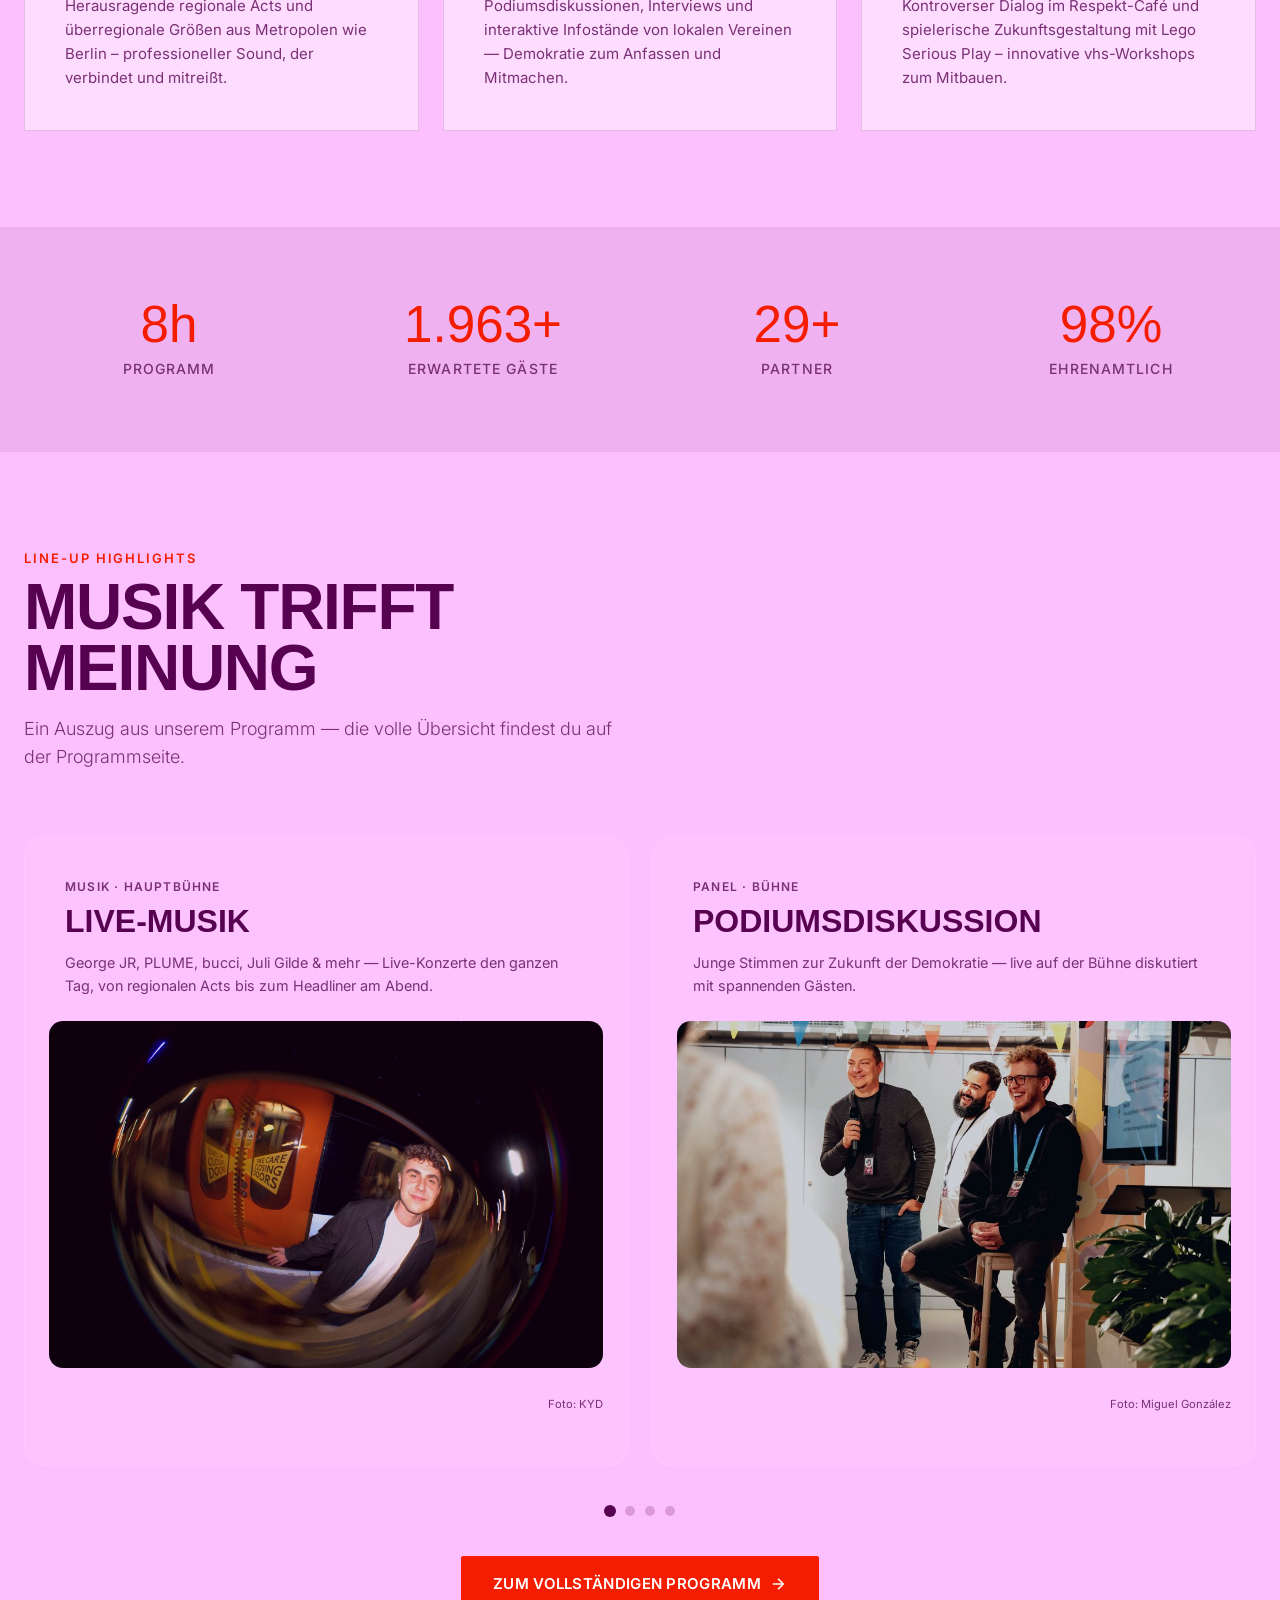
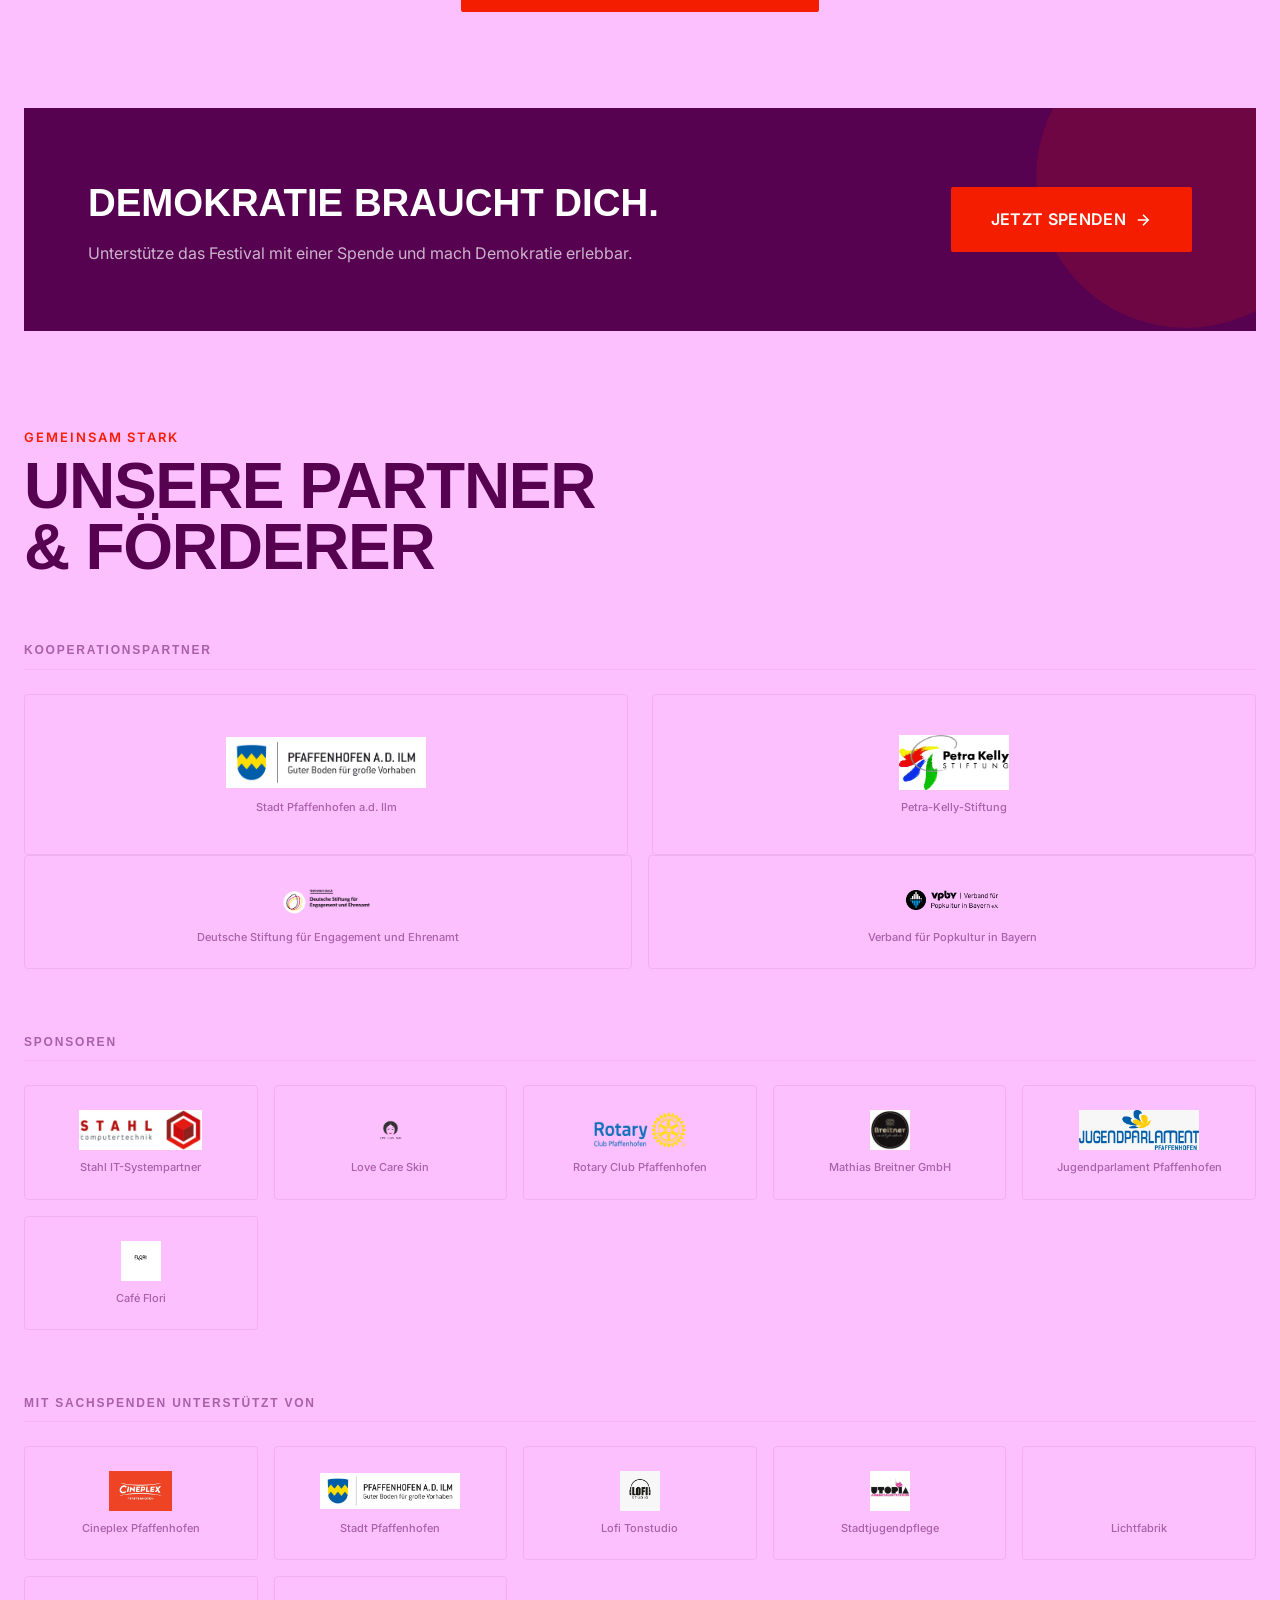
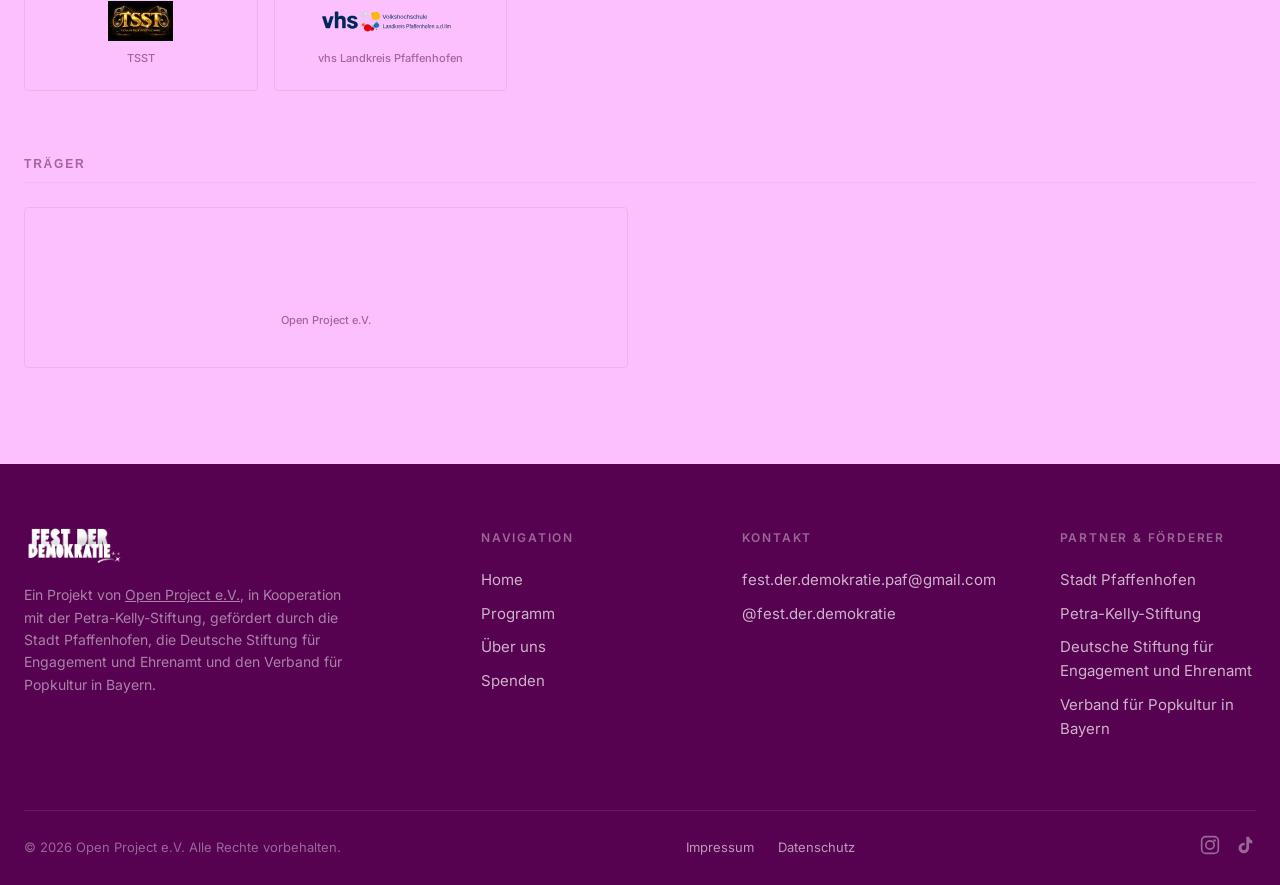
==== commit 042c1a79: "Merge pull request #11 from Open-Project-e-V/info-page-redesign Polish: OG tags, sitemap, sponsor se" ====
--- a/index.html
+++ b/index.html
@@ -5,6 +5,22 @@
   <meta name="viewport" content="width=device-width, initial-scale=1.0">
   <title>Fest der Demokratie</title>
   <meta name="description" content="Das Fest der Demokratie vereint Live-Musik, politische Bildung und Community. 4. Juli 2026 im Bürgerpark Pfaffenhofen a.d. Ilm.">
+
+  <!-- Open Graph -->
+  <meta property="og:type" content="website">
+  <meta property="og:url" content="https://fest-der-demokratie.de/">
+  <meta property="og:title" content="Fest der Demokratie">
+  <meta property="og:description" content="Das Fest der Demokratie vereint Live-Musik, politische Bildung und Community. 4. Juli 2026 im Bürgerpark Pfaffenhofen a.d. Ilm.">
+  <meta property="og:image" content="https://fest-der-demokratie.de/assets/sharepic-instagram.png">
+  <meta property="og:locale" content="de_DE">
+  <meta property="og:site_name" content="Fest der Demokratie">
+
+  <!-- Twitter Card -->
+  <meta name="twitter:card" content="summary_large_image">
+  <meta name="twitter:title" content="Fest der Demokratie">
+  <meta name="twitter:description" content="Das Fest der Demokratie vereint Live-Musik, politische Bildung und Community. 4. Juli 2026 im Bürgerpark Pfaffenhofen a.d. Ilm.">
+  <meta name="twitter:image" content="https://fest-der-demokratie.de/assets/sharepic-instagram.png">
+
   <link rel="stylesheet" href="css/style.css">
   <link rel="icon" type="image/png" href="assets/favicon-v2.png">
 
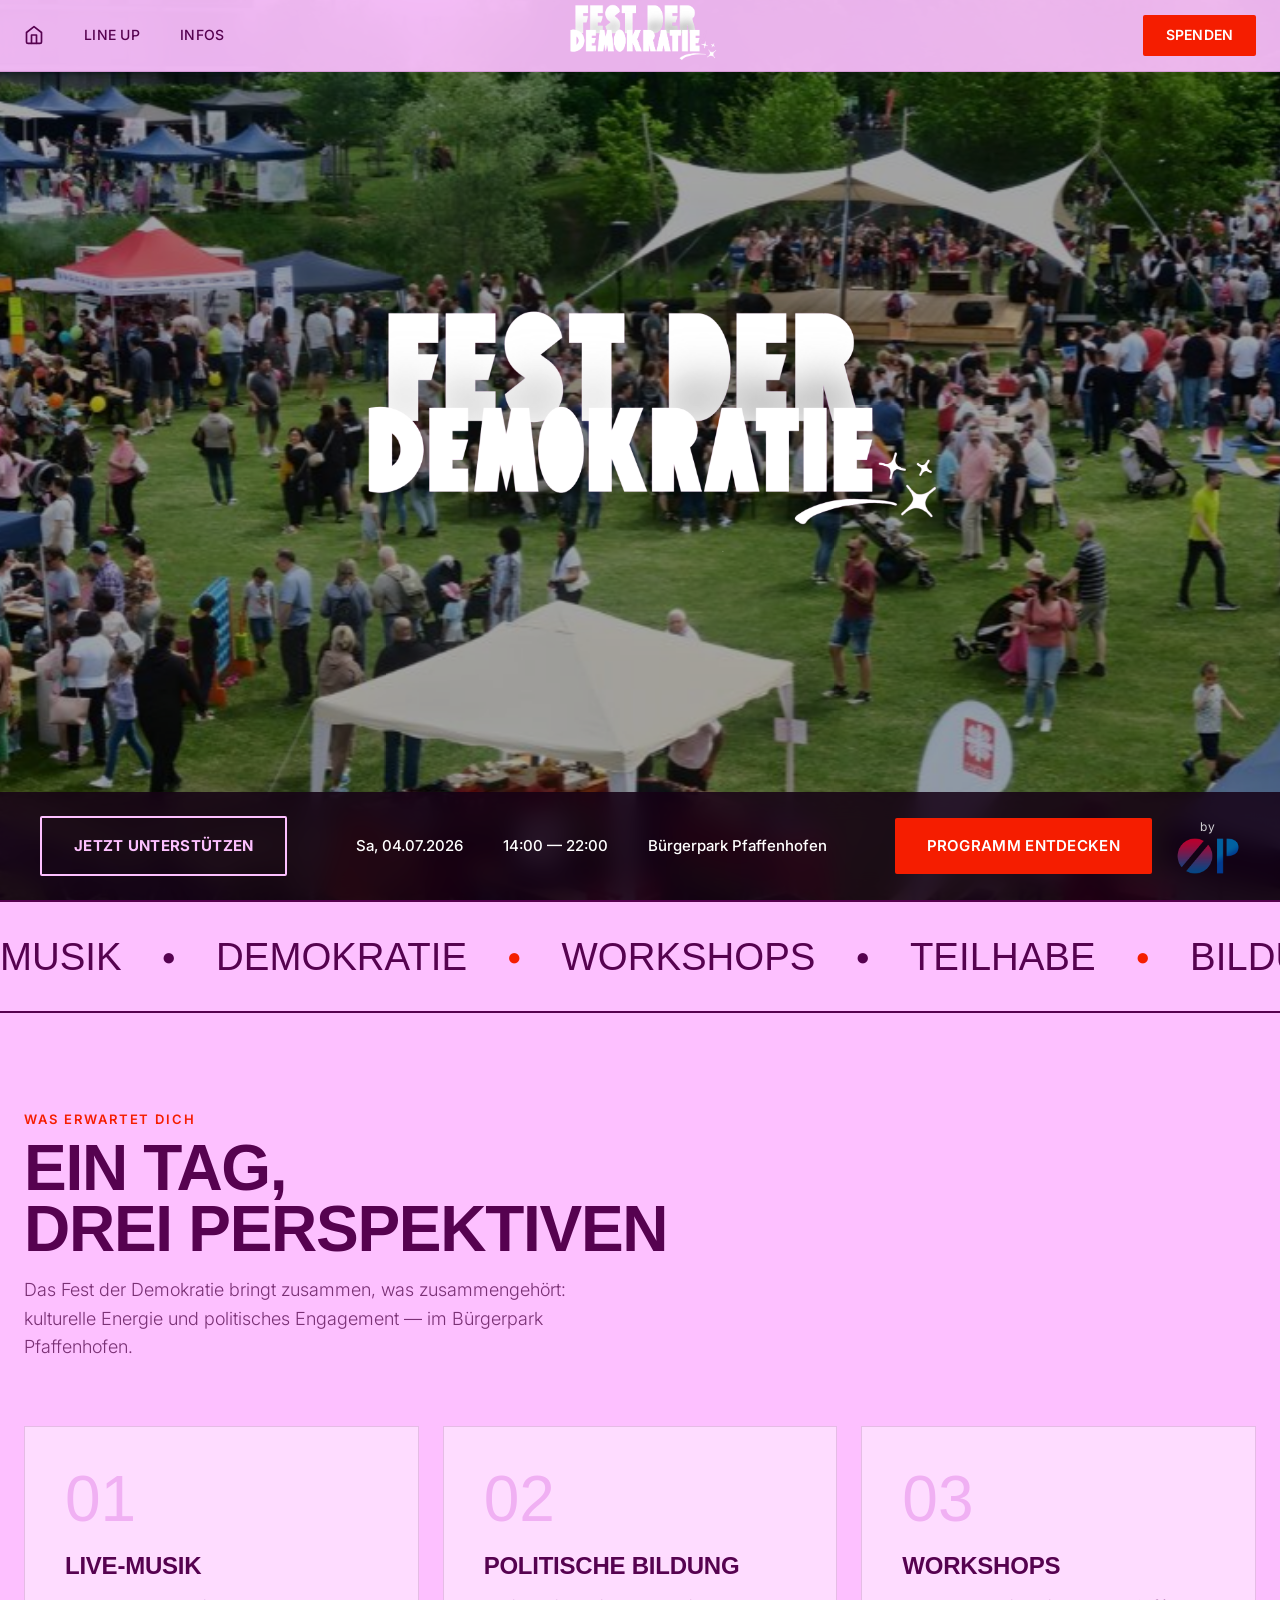
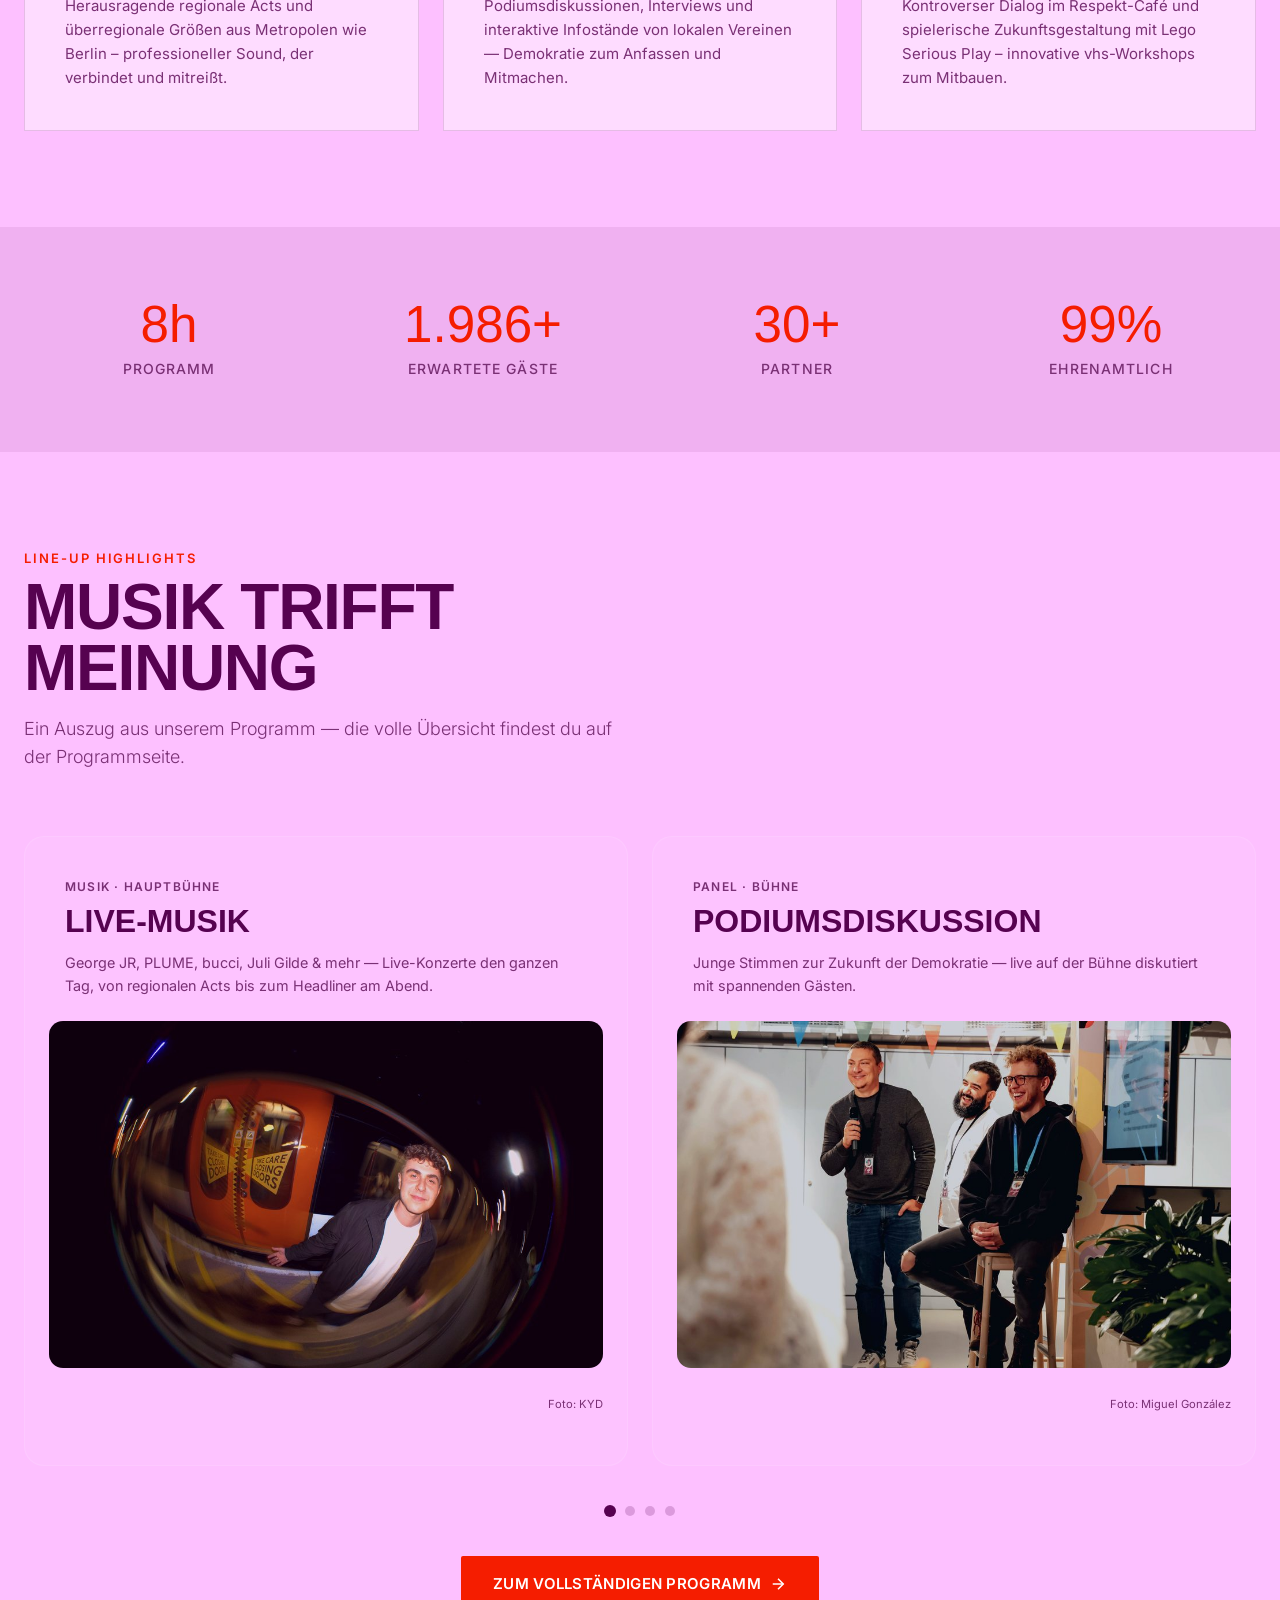
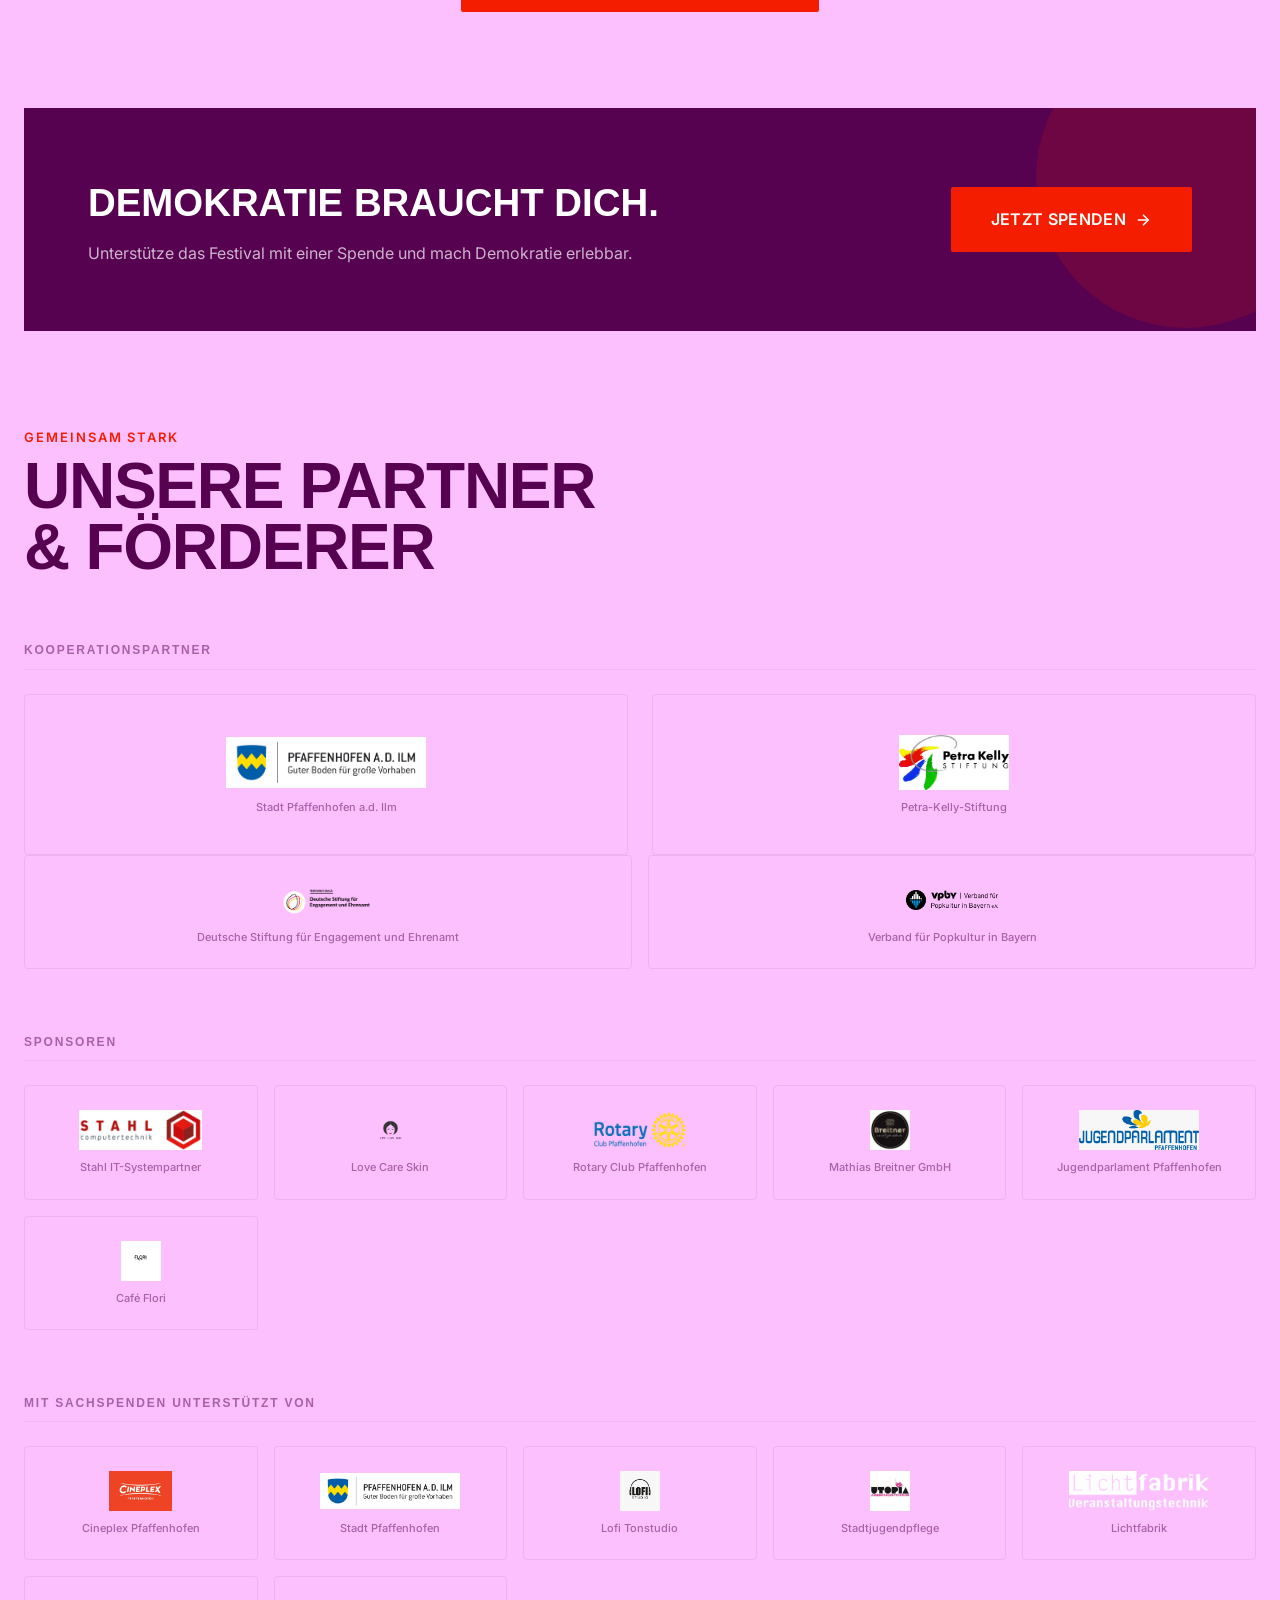
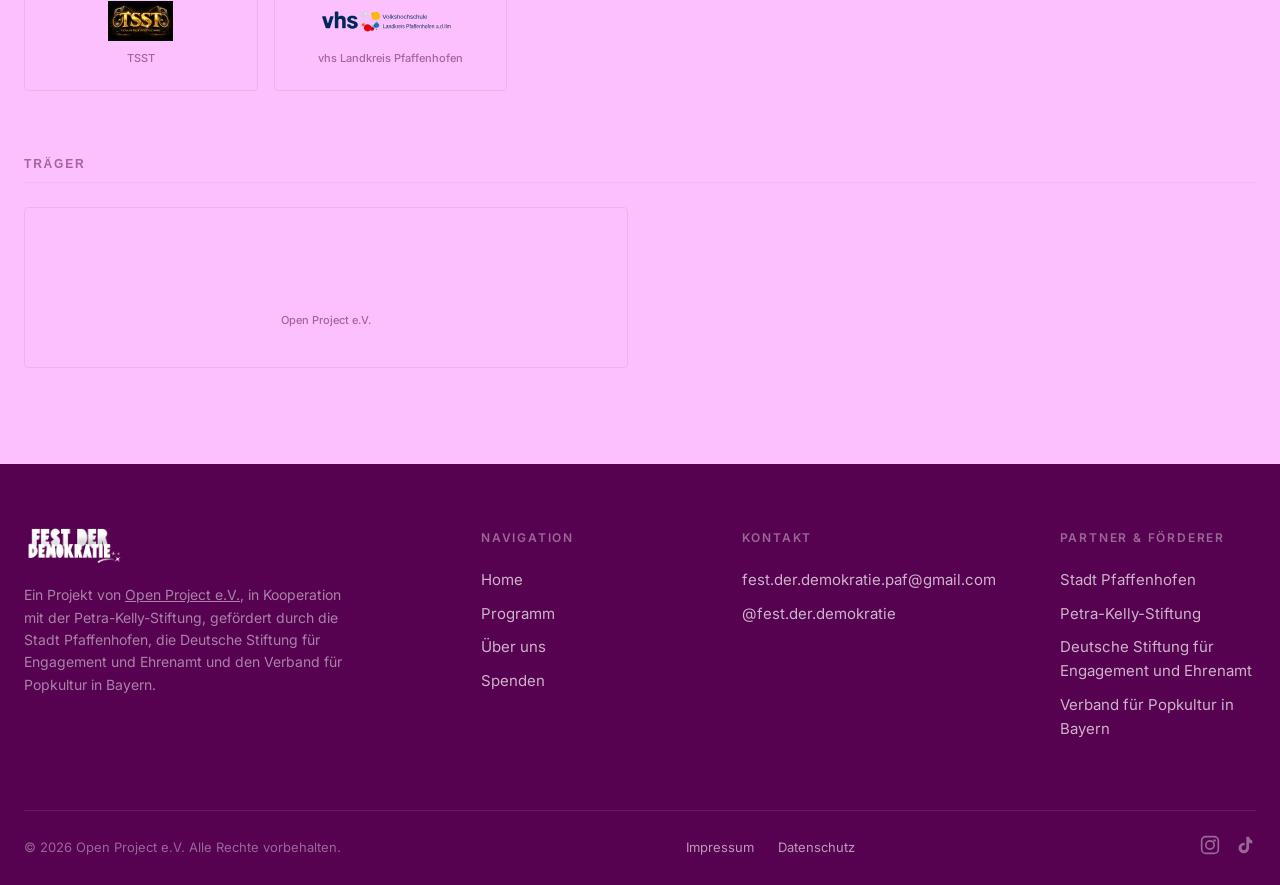
==== commit 23b622a4: "make footer brand logo clickable to homepage Co-Authored-By: Claude Opus 4.6 <noreply@anthropic.com>" ====
--- a/index.html
+++ b/index.html
@@ -5,22 +5,6 @@
   <meta name="viewport" content="width=device-width, initial-scale=1.0">
   <title>Fest der Demokratie</title>
   <meta name="description" content="Das Fest der Demokratie vereint Live-Musik, politische Bildung und Community. 4. Juli 2026 im Bürgerpark Pfaffenhofen a.d. Ilm.">
-
-  <!-- Open Graph -->
-  <meta property="og:type" content="website">
-  <meta property="og:url" content="https://fest-der-demokratie.de/">
-  <meta property="og:title" content="Fest der Demokratie">
-  <meta property="og:description" content="Das Fest der Demokratie vereint Live-Musik, politische Bildung und Community. 4. Juli 2026 im Bürgerpark Pfaffenhofen a.d. Ilm.">
-  <meta property="og:image" content="https://fest-der-demokratie.de/assets/sharepic-instagram.png">
-  <meta property="og:locale" content="de_DE">
-  <meta property="og:site_name" content="Fest der Demokratie">
-
-  <!-- Twitter Card -->
-  <meta name="twitter:card" content="summary_large_image">
-  <meta name="twitter:title" content="Fest der Demokratie">
-  <meta name="twitter:description" content="Das Fest der Demokratie vereint Live-Musik, politische Bildung und Community. 4. Juli 2026 im Bürgerpark Pfaffenhofen a.d. Ilm.">
-  <meta name="twitter:image" content="https://fest-der-demokratie.de/assets/sharepic-instagram.png">
-
   <link rel="stylesheet" href="css/style.css">
   <link rel="icon" type="image/png" href="assets/favicon-v2.png">
 
@@ -384,7 +368,7 @@
     <div class="container">
       <div class="footer__grid">
         <div>
-          <div class="footer__brand"><img loading="lazy" decoding="async" src="assets/logos/logo-white-wide.png" alt="Fest der Demokratie" style="height:40px; width:auto;"></div>
+          <div class="footer__brand"><a href="index.html" aria-label="Zur Startseite"><img loading="lazy" decoding="async" src="assets/logos/logo-white-wide.png" alt="Fest der Demokratie" style="height:40px; width:auto;"></a></div>
           <p class="footer__desc">Ein Projekt von <a href="https://op-paf.de" target="_blank" rel="noopener" style="color:inherit; text-decoration:underline;">Open Project e.V.</a>, in Kooperation mit der Petra-Kelly-Stiftung, gefördert durch die Stadt Pfaffenhofen, die Deutsche Stiftung für Engagement und Ehrenamt und den Verband für Popkultur in Bayern.</p>
         </div>
         <div>
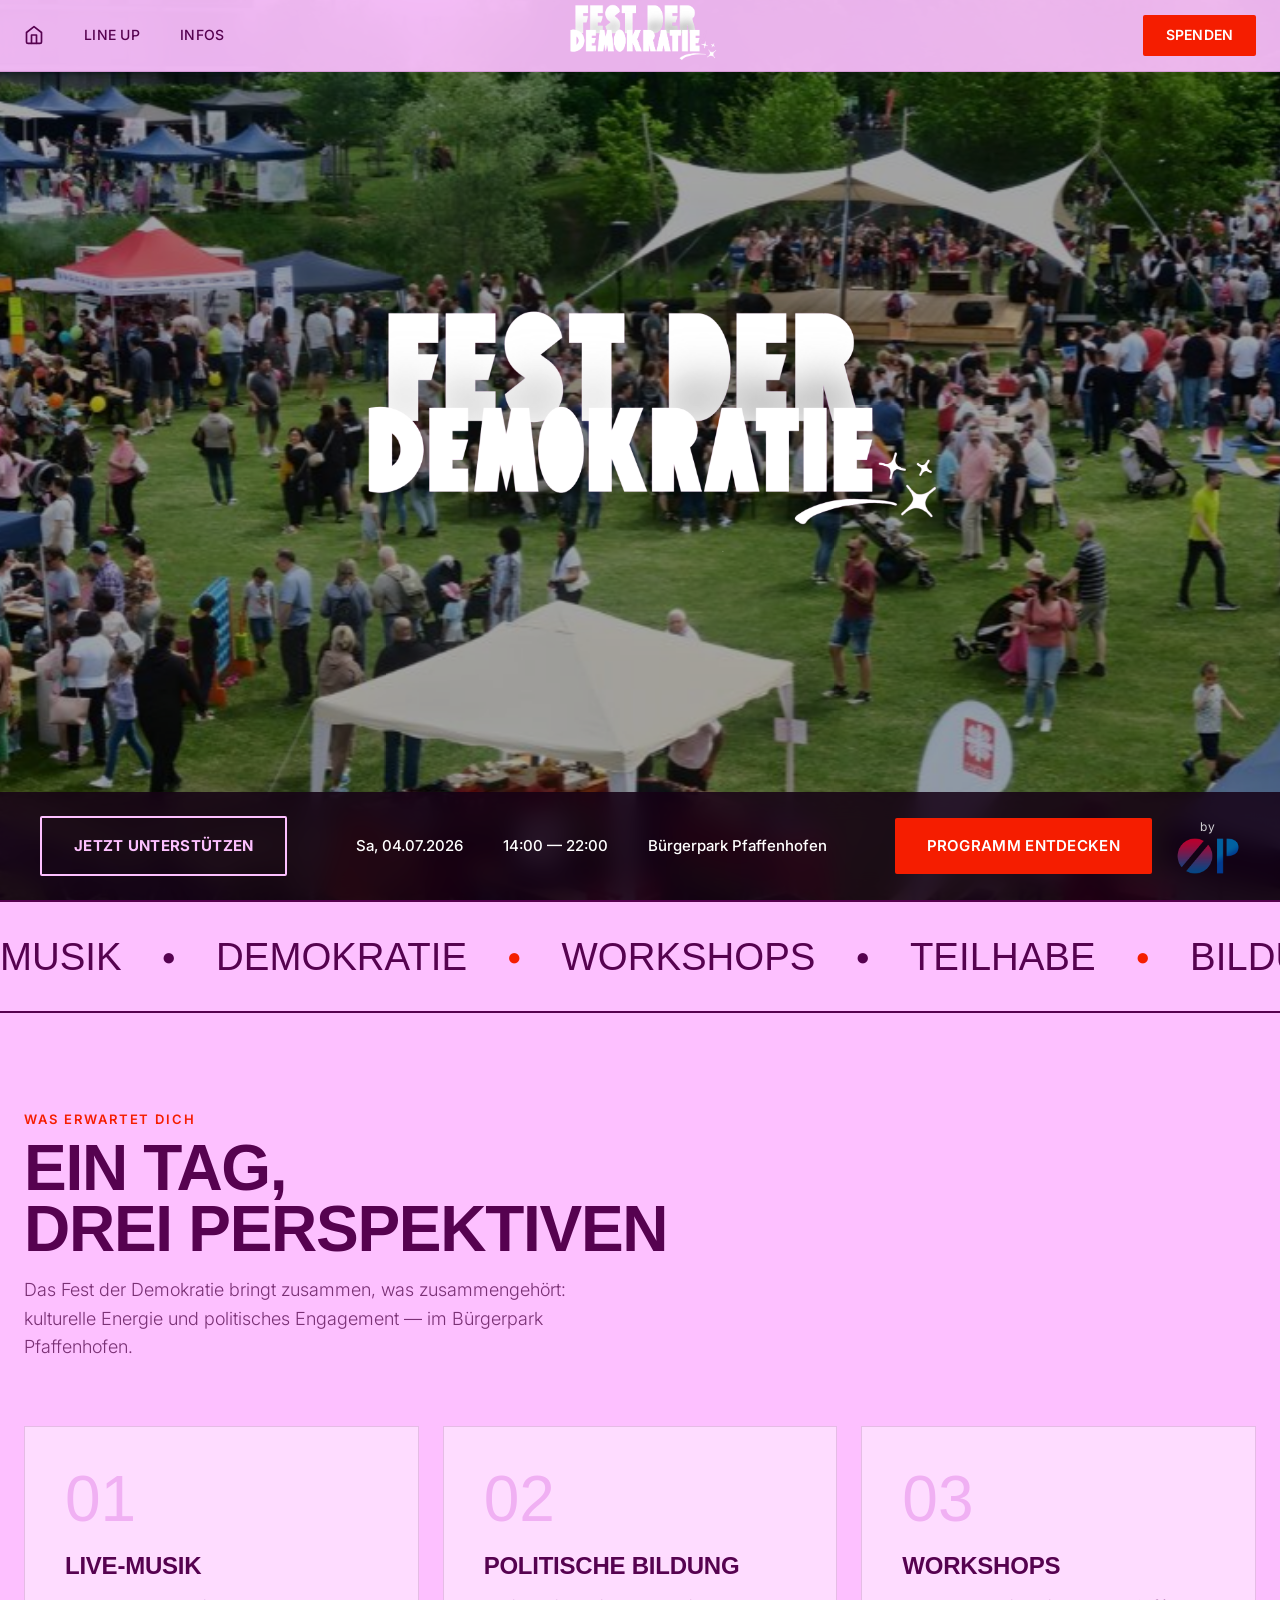
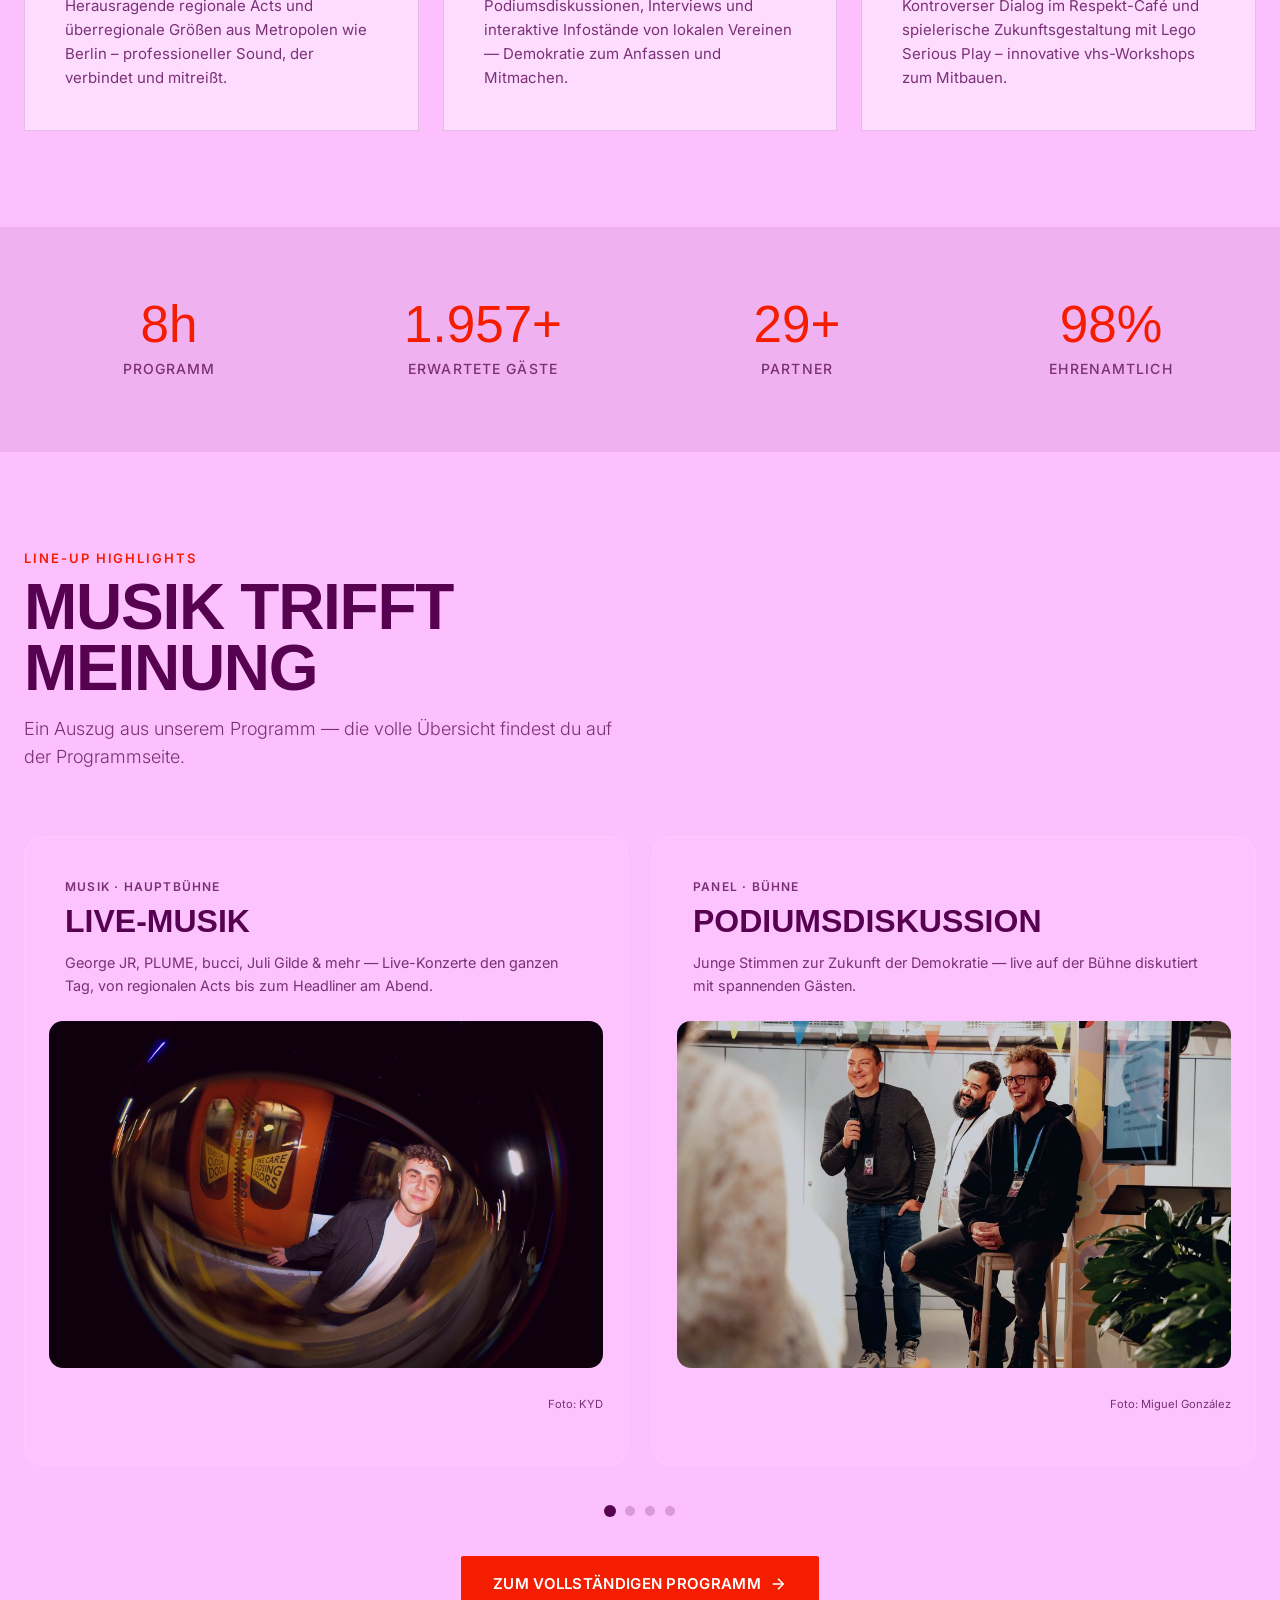
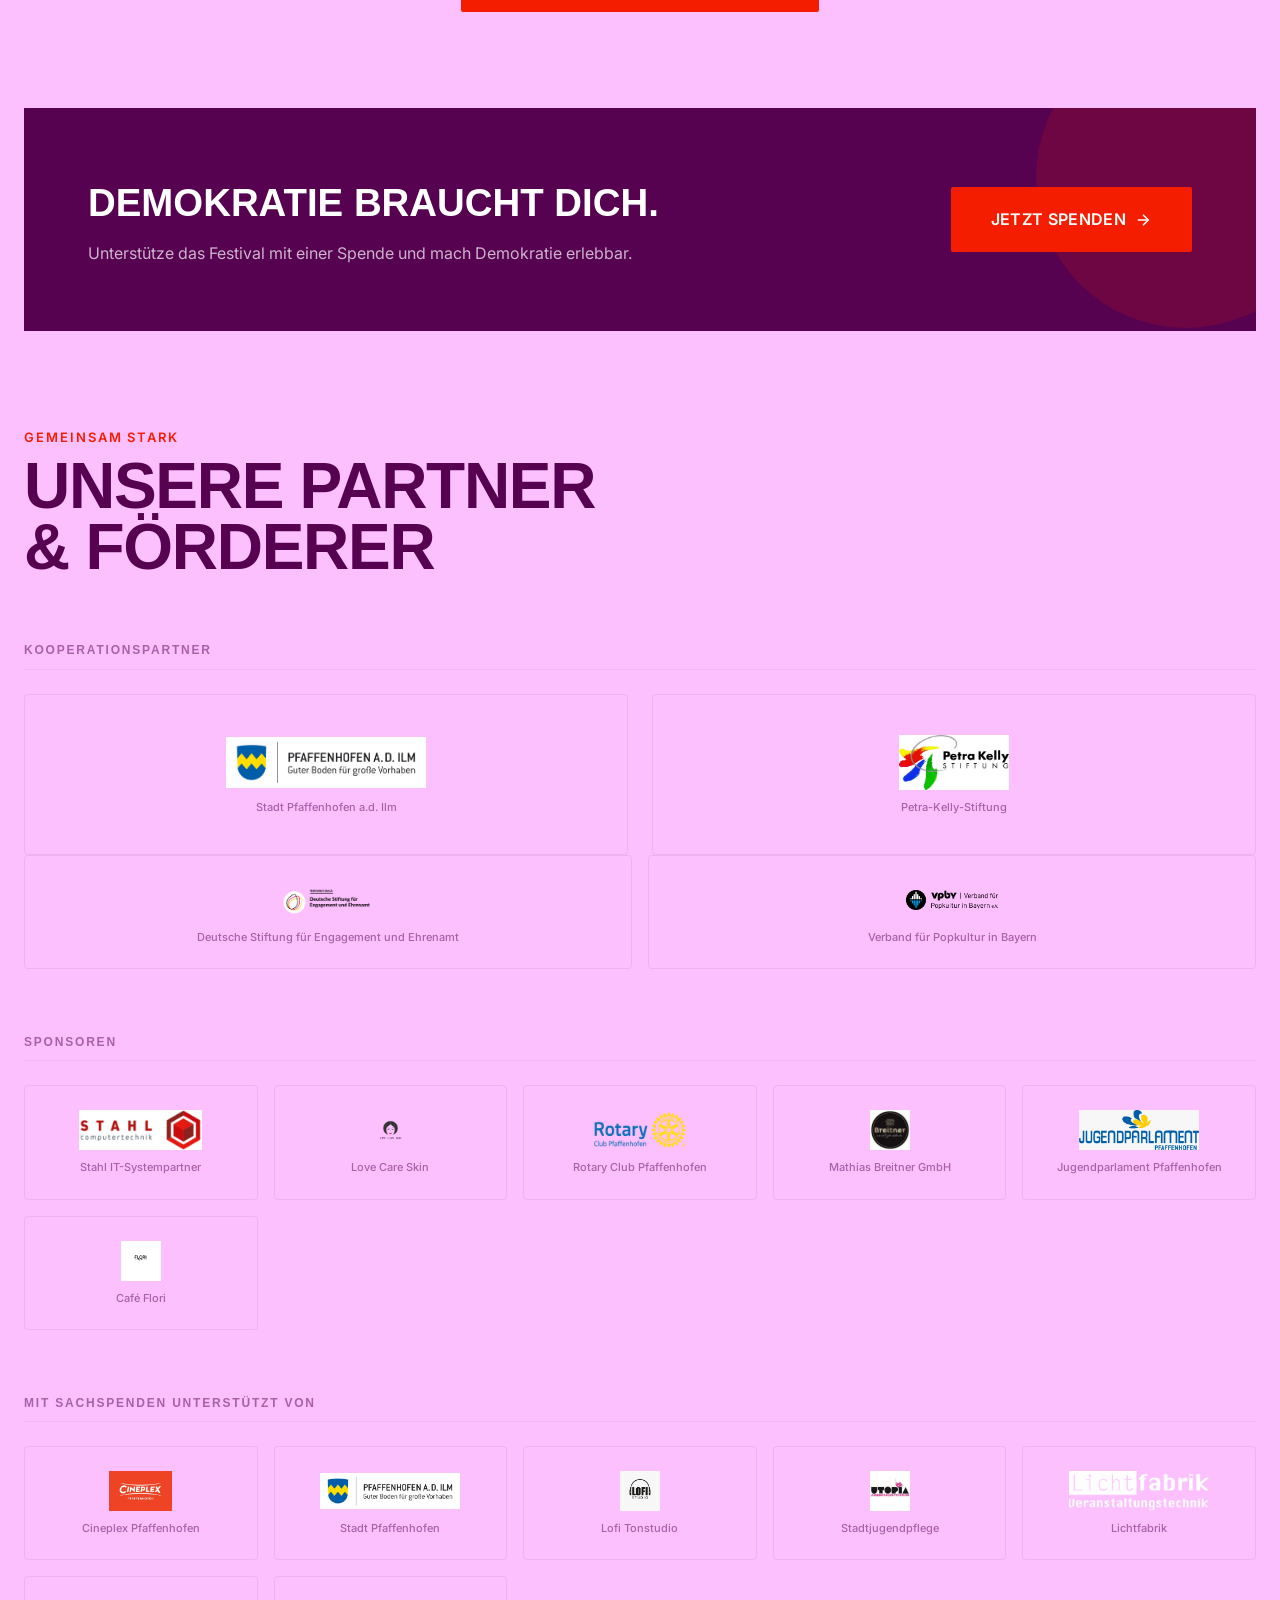
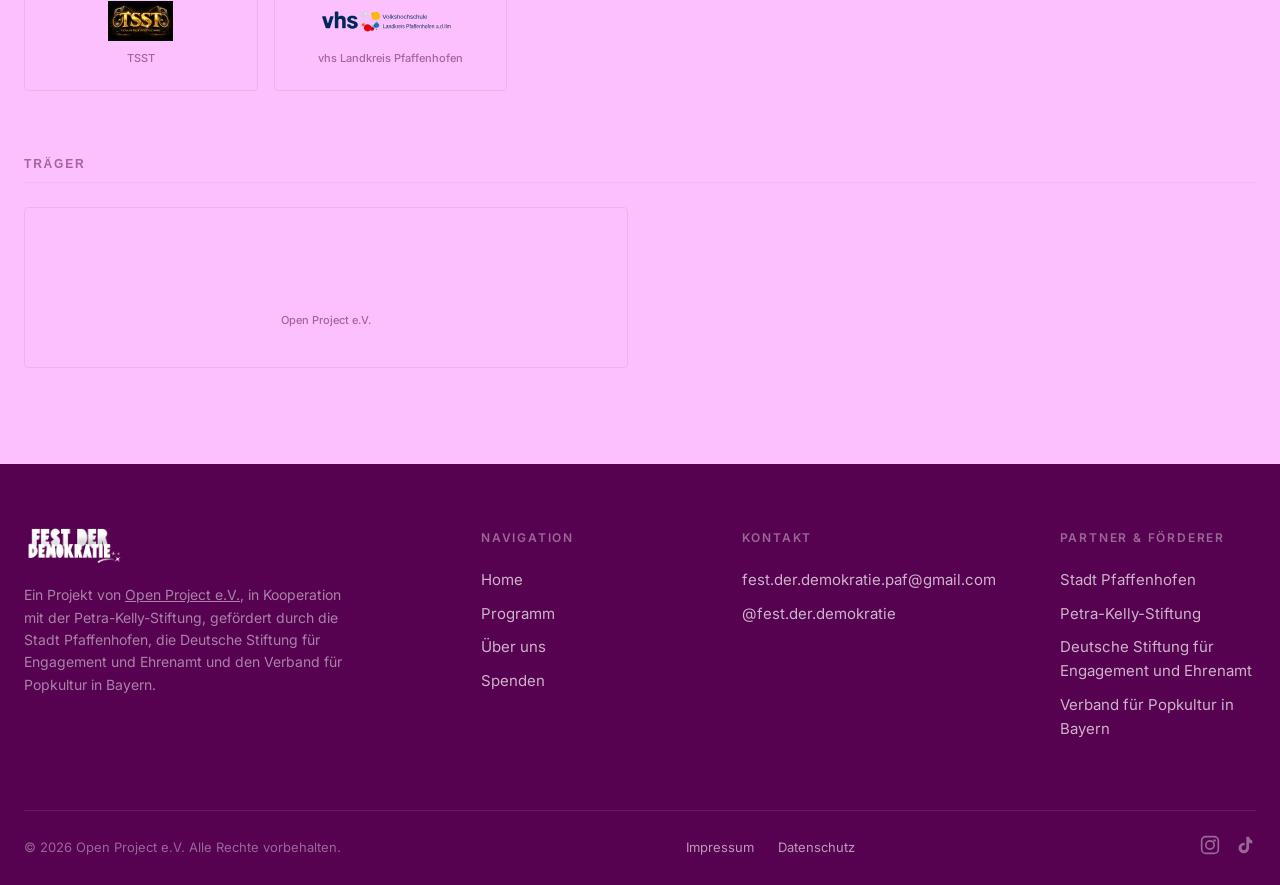
==== commit 8b29a3fa: "Merge pull request #12 from Open-Project-e-V/info-page-redesign Polish: anfahrt directions, button s" ====
--- a/index.html
+++ b/index.html
@@ -5,6 +5,22 @@
   <meta name="viewport" content="width=device-width, initial-scale=1.0">
   <title>Fest der Demokratie</title>
   <meta name="description" content="Das Fest der Demokratie vereint Live-Musik, politische Bildung und Community. 4. Juli 2026 im Bürgerpark Pfaffenhofen a.d. Ilm.">
+
+  <!-- Open Graph -->
+  <meta property="og:type" content="website">
+  <meta property="og:url" content="https://fest-der-demokratie.de/">
+  <meta property="og:title" content="Fest der Demokratie">
+  <meta property="og:description" content="Das Fest der Demokratie vereint Live-Musik, politische Bildung und Community. 4. Juli 2026 im Bürgerpark Pfaffenhofen a.d. Ilm.">
+  <meta property="og:image" content="https://fest-der-demokratie.de/assets/sharepic-instagram.png">
+  <meta property="og:locale" content="de_DE">
+  <meta property="og:site_name" content="Fest der Demokratie">
+
+  <!-- Twitter Card -->
+  <meta name="twitter:card" content="summary_large_image">
+  <meta name="twitter:title" content="Fest der Demokratie">
+  <meta name="twitter:description" content="Das Fest der Demokratie vereint Live-Musik, politische Bildung und Community. 4. Juli 2026 im Bürgerpark Pfaffenhofen a.d. Ilm.">
+  <meta name="twitter:image" content="https://fest-der-demokratie.de/assets/sharepic-instagram.png">
+
   <link rel="stylesheet" href="css/style.css">
   <link rel="icon" type="image/png" href="assets/favicon-v2.png">
 
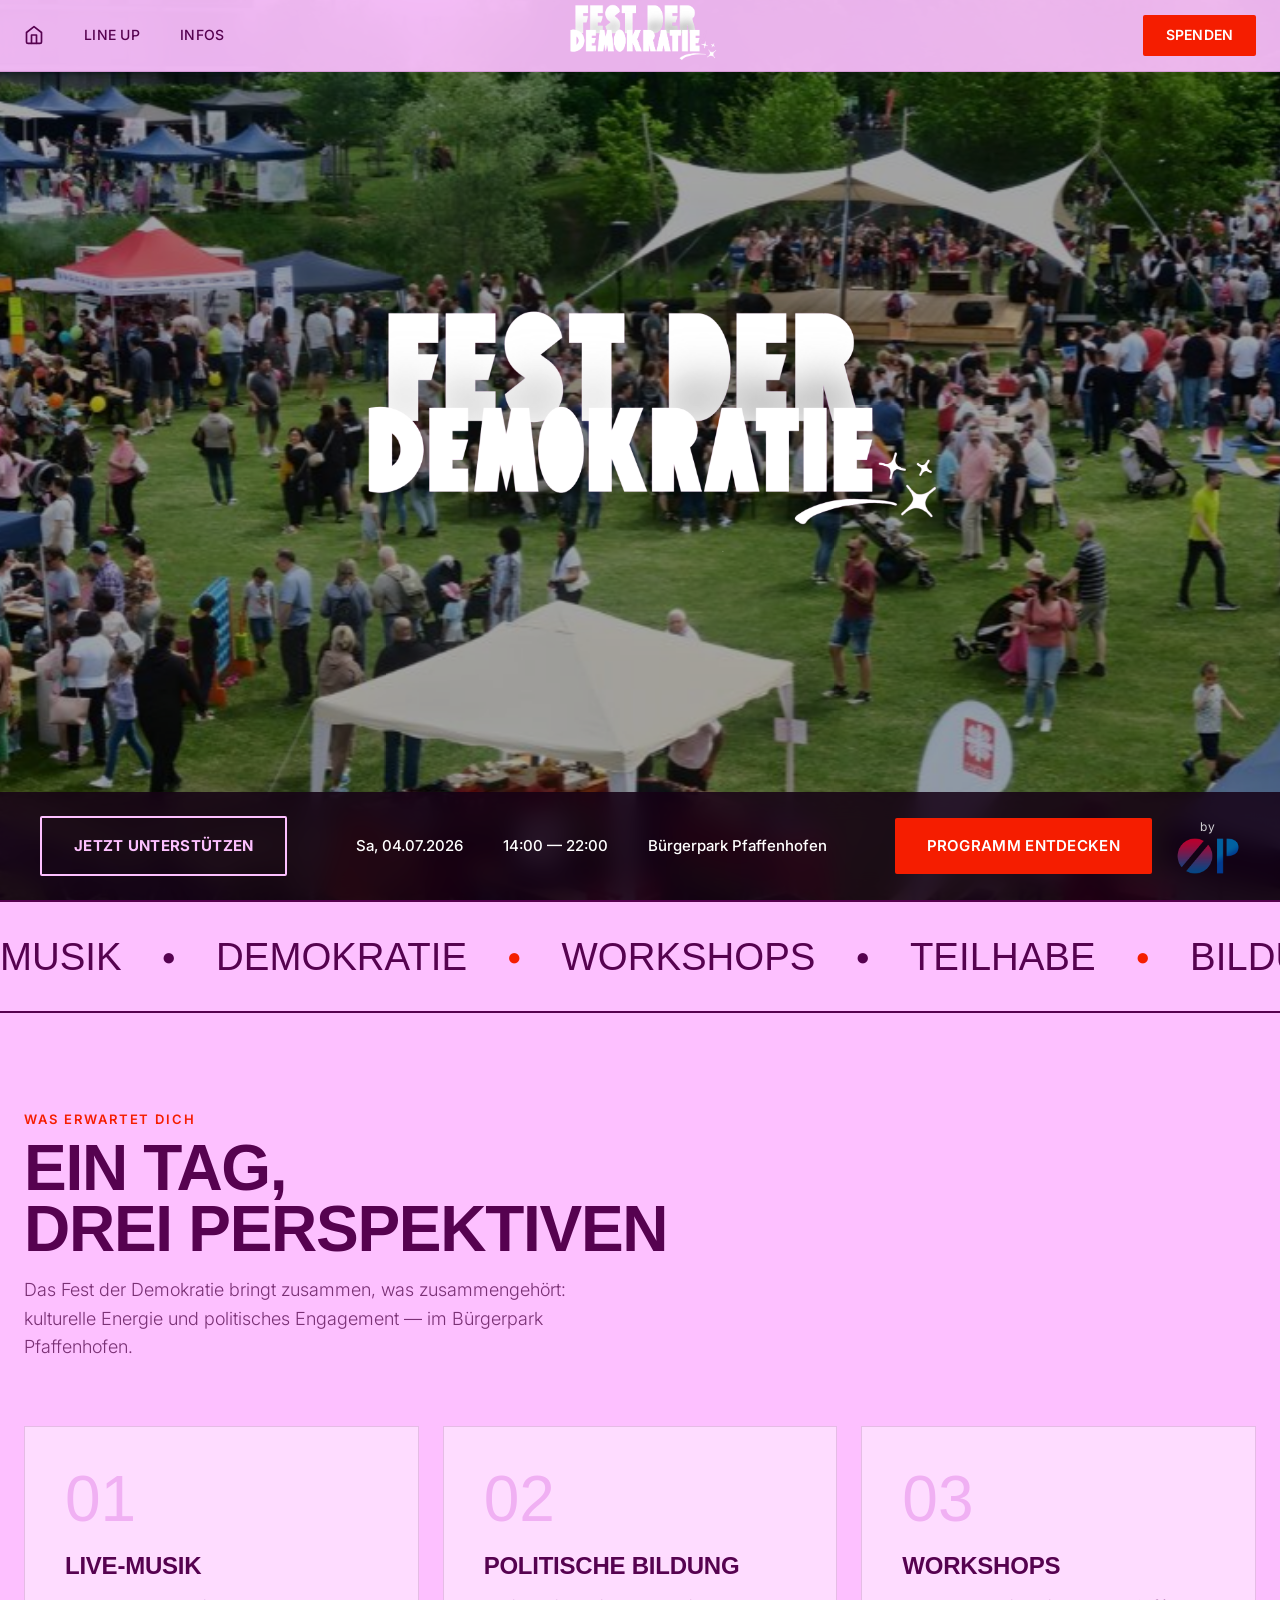
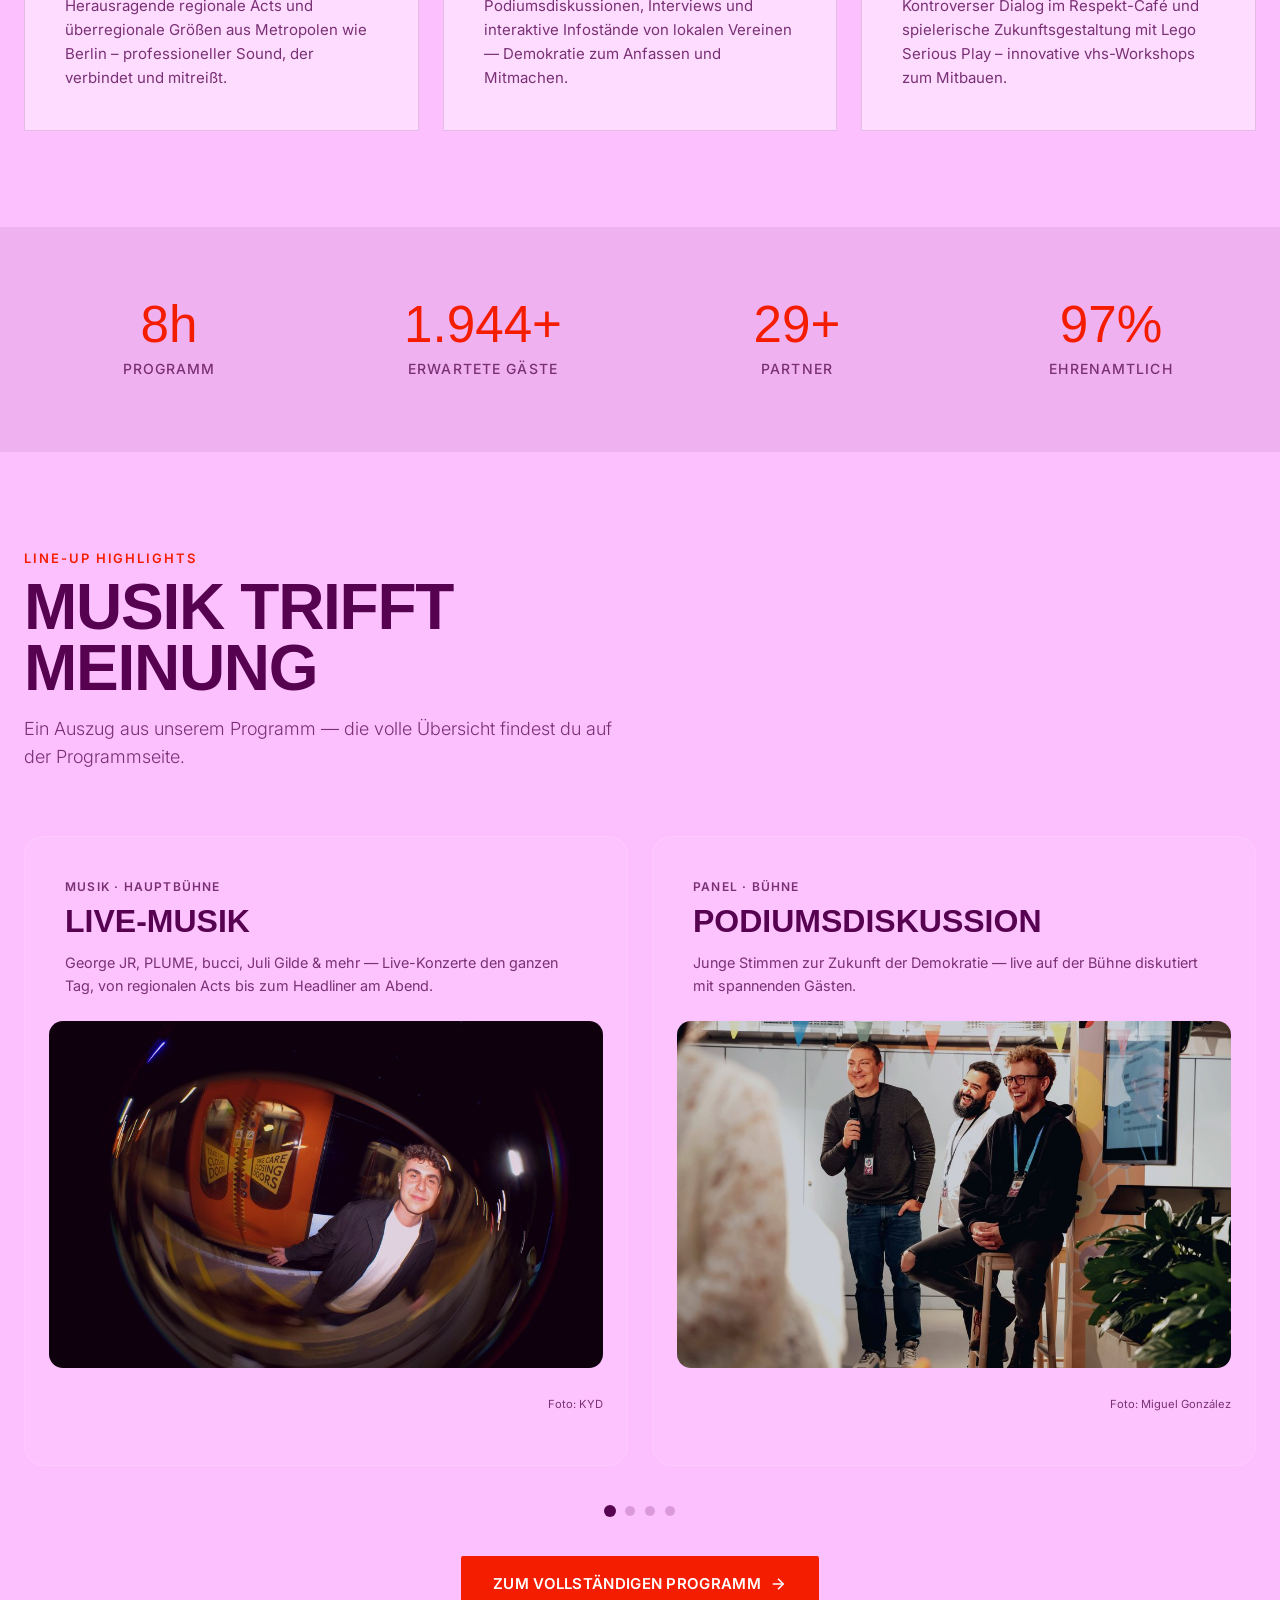
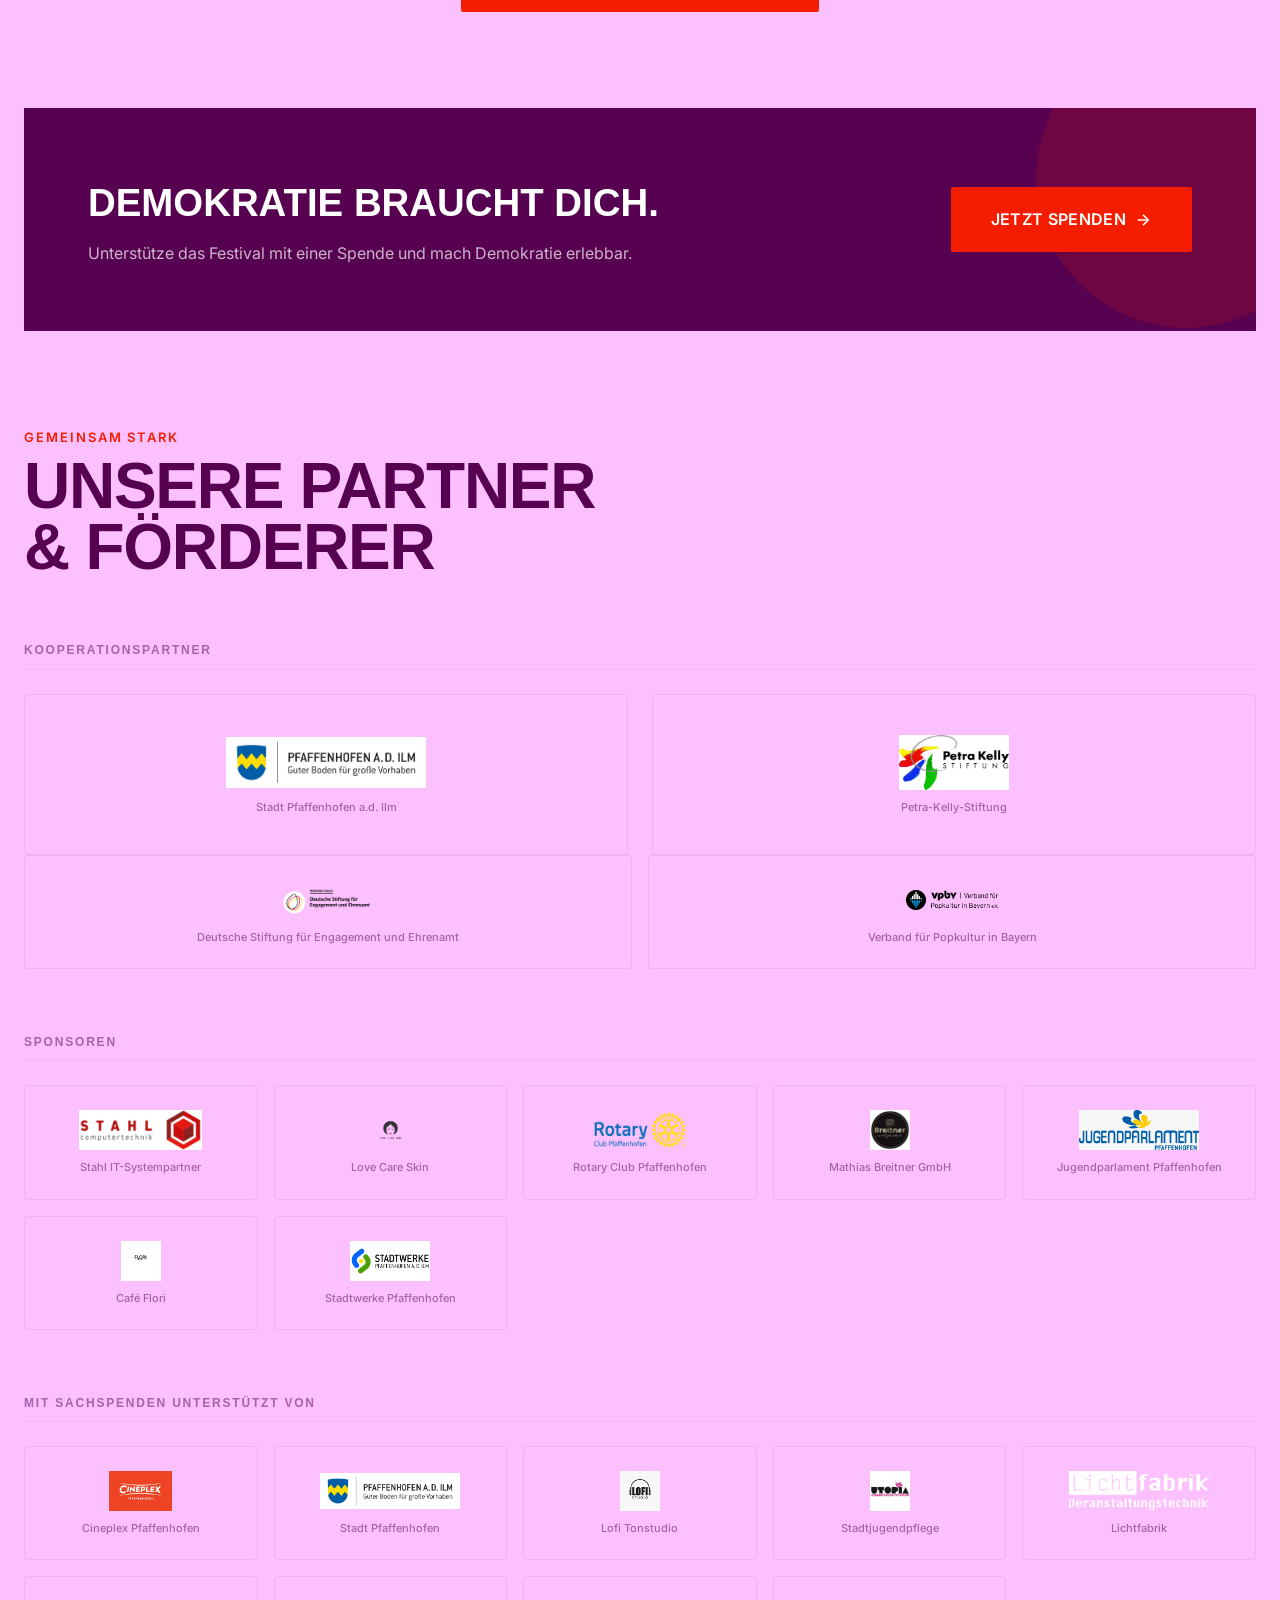
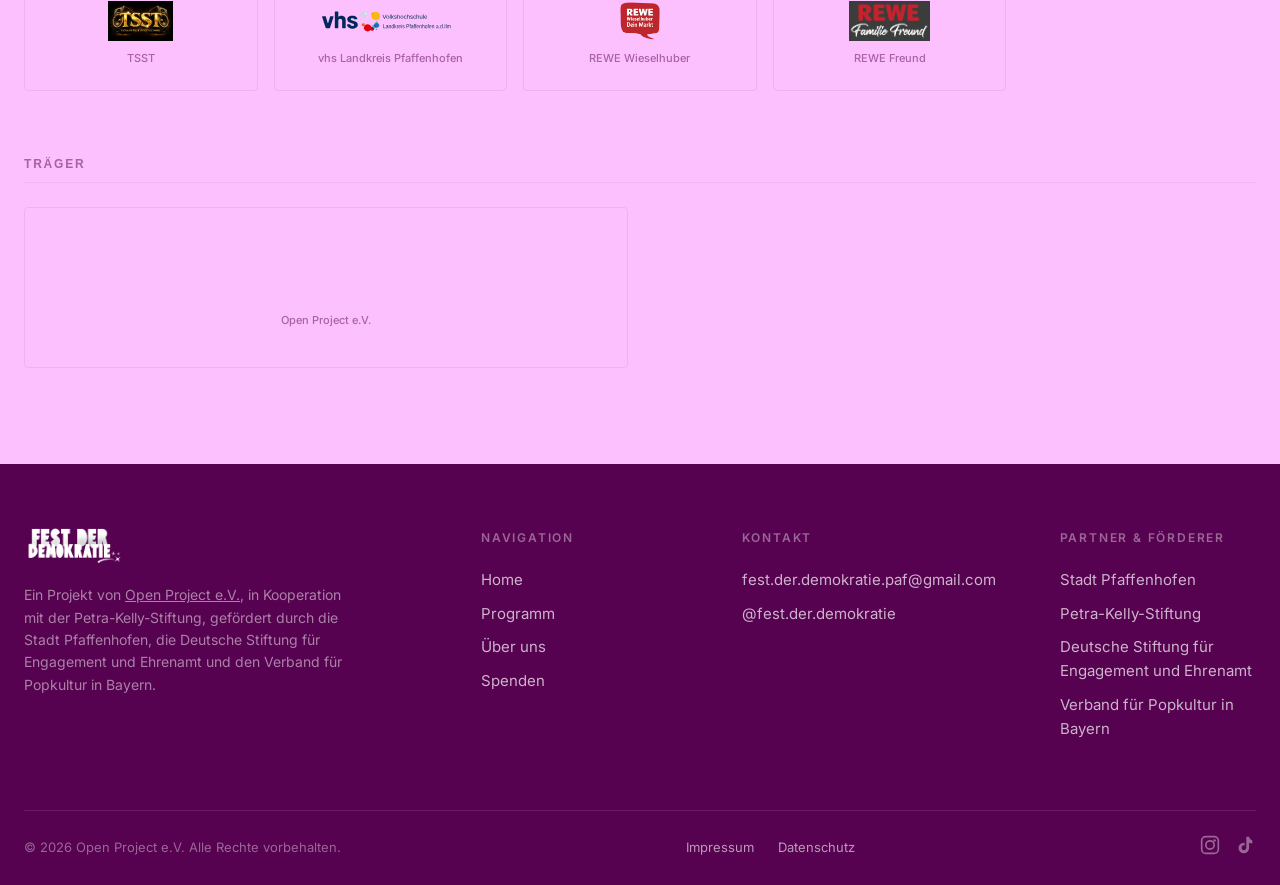
==== commit 58eb9724: "add Annabel, new Stefan photo, REWE/Stadtwerke logos, schedule update Team: - Add Annabel Kurek (Ban" ====
--- a/index.html
+++ b/index.html
@@ -5,22 +5,6 @@
   <meta name="viewport" content="width=device-width, initial-scale=1.0">
   <title>Fest der Demokratie</title>
   <meta name="description" content="Das Fest der Demokratie vereint Live-Musik, politische Bildung und Community. 4. Juli 2026 im Bürgerpark Pfaffenhofen a.d. Ilm.">
-
-  <!-- Open Graph -->
-  <meta property="og:type" content="website">
-  <meta property="og:url" content="https://fest-der-demokratie.de/">
-  <meta property="og:title" content="Fest der Demokratie">
-  <meta property="og:description" content="Das Fest der Demokratie vereint Live-Musik, politische Bildung und Community. 4. Juli 2026 im Bürgerpark Pfaffenhofen a.d. Ilm.">
-  <meta property="og:image" content="https://fest-der-demokratie.de/assets/sharepic-instagram.png">
-  <meta property="og:locale" content="de_DE">
-  <meta property="og:site_name" content="Fest der Demokratie">
-
-  <!-- Twitter Card -->
-  <meta name="twitter:card" content="summary_large_image">
-  <meta name="twitter:title" content="Fest der Demokratie">
-  <meta name="twitter:description" content="Das Fest der Demokratie vereint Live-Musik, politische Bildung und Community. 4. Juli 2026 im Bürgerpark Pfaffenhofen a.d. Ilm.">
-  <meta name="twitter:image" content="https://fest-der-demokratie.de/assets/sharepic-instagram.png">
-
   <link rel="stylesheet" href="css/style.css">
   <link rel="icon" type="image/png" href="assets/favicon-v2.png">
 
@@ -327,6 +311,10 @@
             <img loading="lazy" decoding="async" src="assets/logos/partner/cafe-flori.png" alt="Café Flori" class="partner-card__logo">
             <span class="partner-card__name">Café Flori</span>
           </a>
+          <a href="https://www.stadtwerke-pfaffenhofen.de/" target="_blank" rel="noopener" class="partner-card">
+            <img loading="lazy" decoding="async" src="assets/logos/partner/stadtwerke-pfaffenhofen.jpg" alt="Stadtwerke Pfaffenhofen" class="partner-card__logo">
+            <span class="partner-card__name">Stadtwerke Pfaffenhofen</span>
+          </a>
         </div>
       </div>
 
@@ -362,6 +350,14 @@
             <img loading="lazy" decoding="async" src="assets/logos/partner/vhs-pfaffenhofen.svg" alt="Volkshochschule Landkreis Pfaffenhofen" class="partner-card__logo">
             <span class="partner-card__name">vhs Landkreis Pfaffenhofen</span>
           </a>
+          <a href="https://www.rewe.de/" target="_blank" rel="noopener" class="partner-card">
+            <img loading="lazy" decoding="async" src="assets/logos/partner/rewe-wieselhuber.png" alt="REWE Wieselhuber" class="partner-card__logo">
+            <span class="partner-card__name">REWE Wieselhuber</span>
+          </a>
+          <a href="https://www.rewe.de/" target="_blank" rel="noopener" class="partner-card">
+            <img loading="lazy" decoding="async" src="assets/logos/partner/rewe-freund.png" alt="REWE Freund" class="partner-card__logo">
+            <span class="partner-card__name">REWE Freund</span>
+          </a>
         </div>
       </div>
 
--- a/css/style.css
+++ b/css/style.css
@@ -609,6 +609,7 @@
 .info-map iframe {
   display: block;
 }
+
 
 .deco-particles .deco {
   position: absolute;
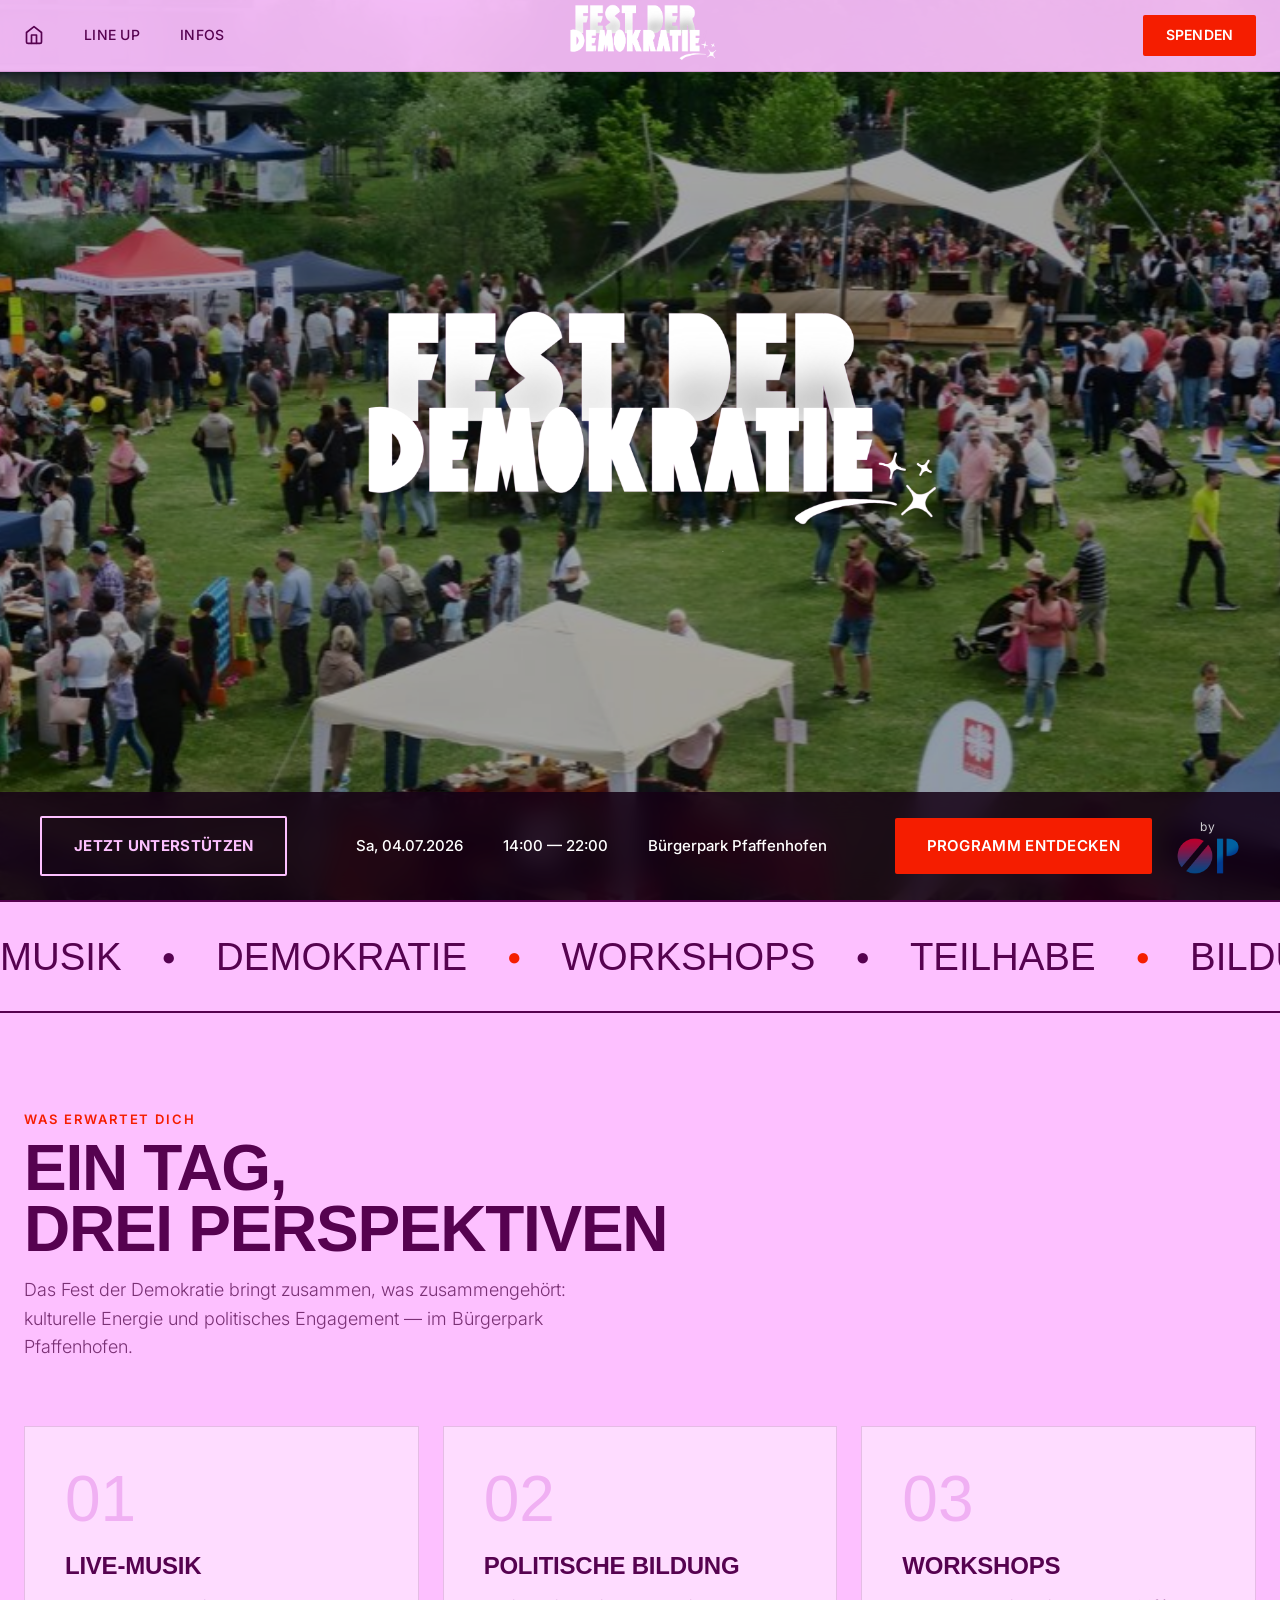
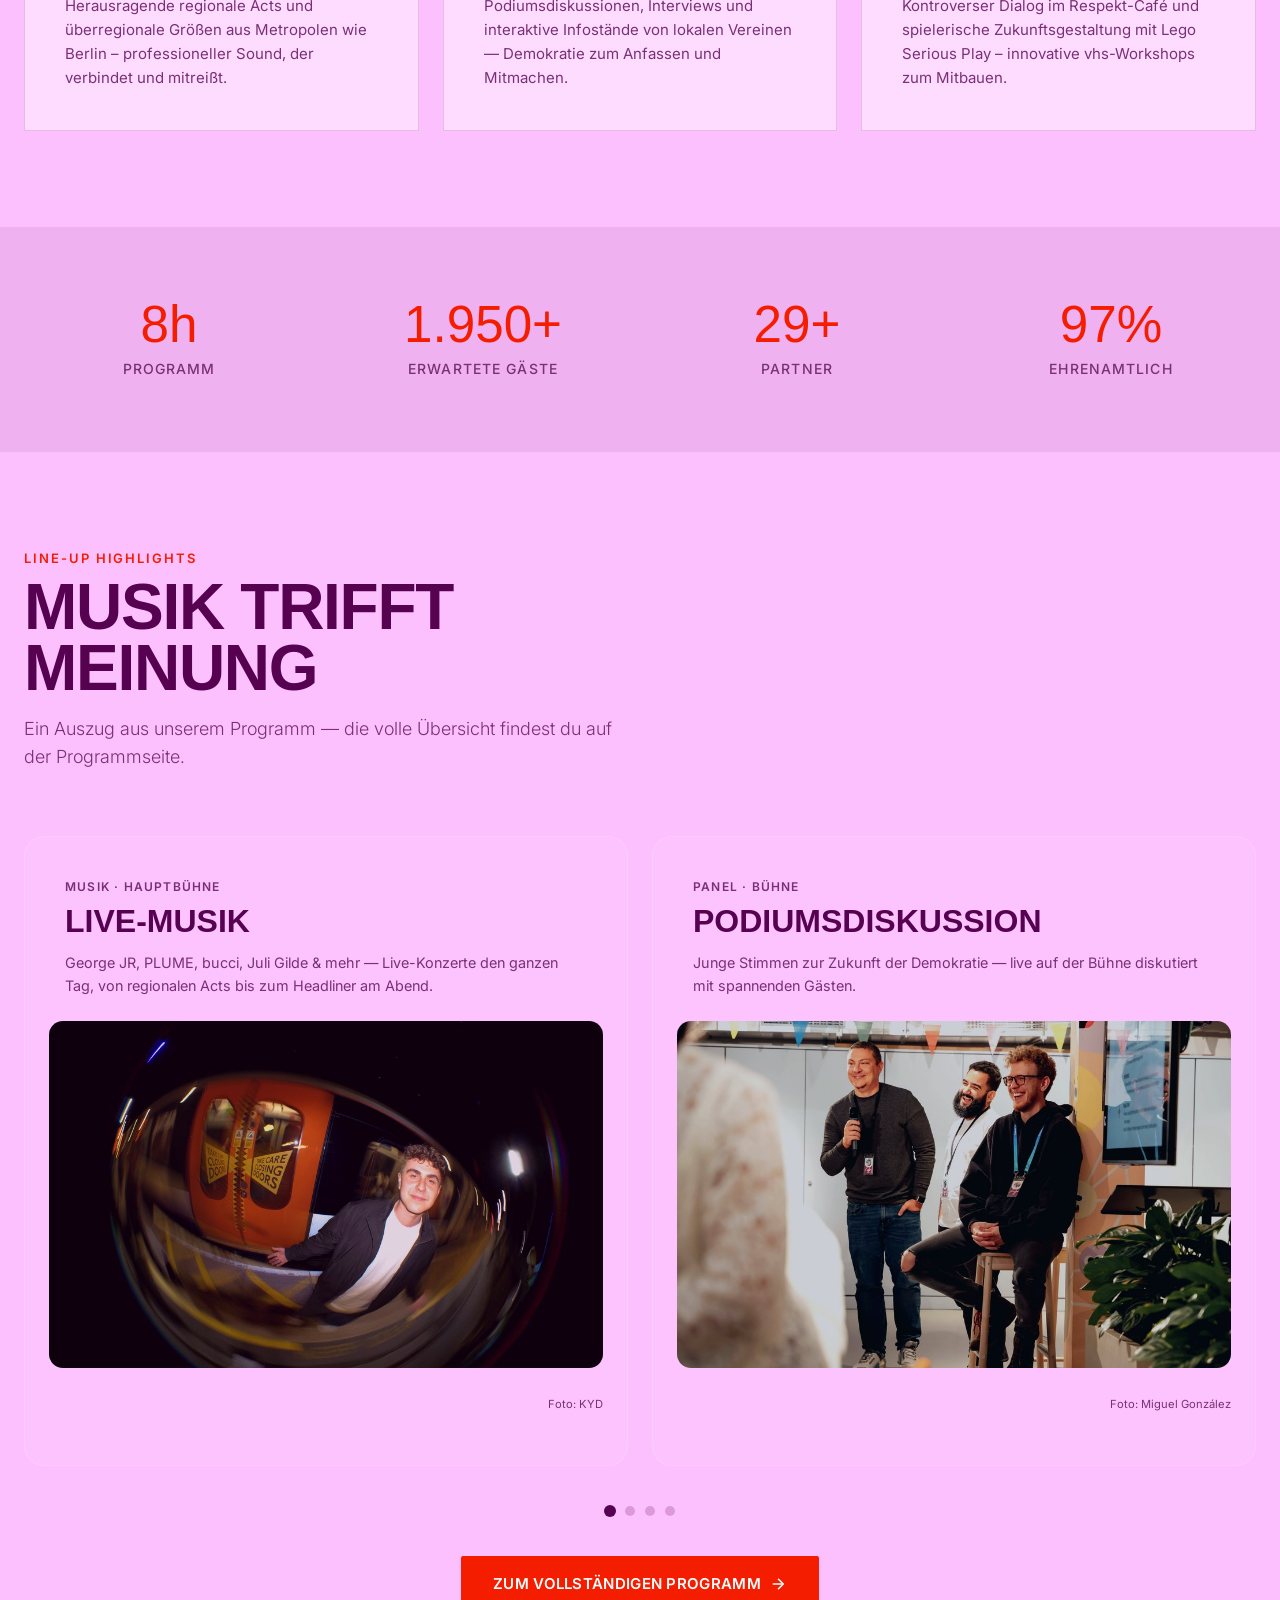
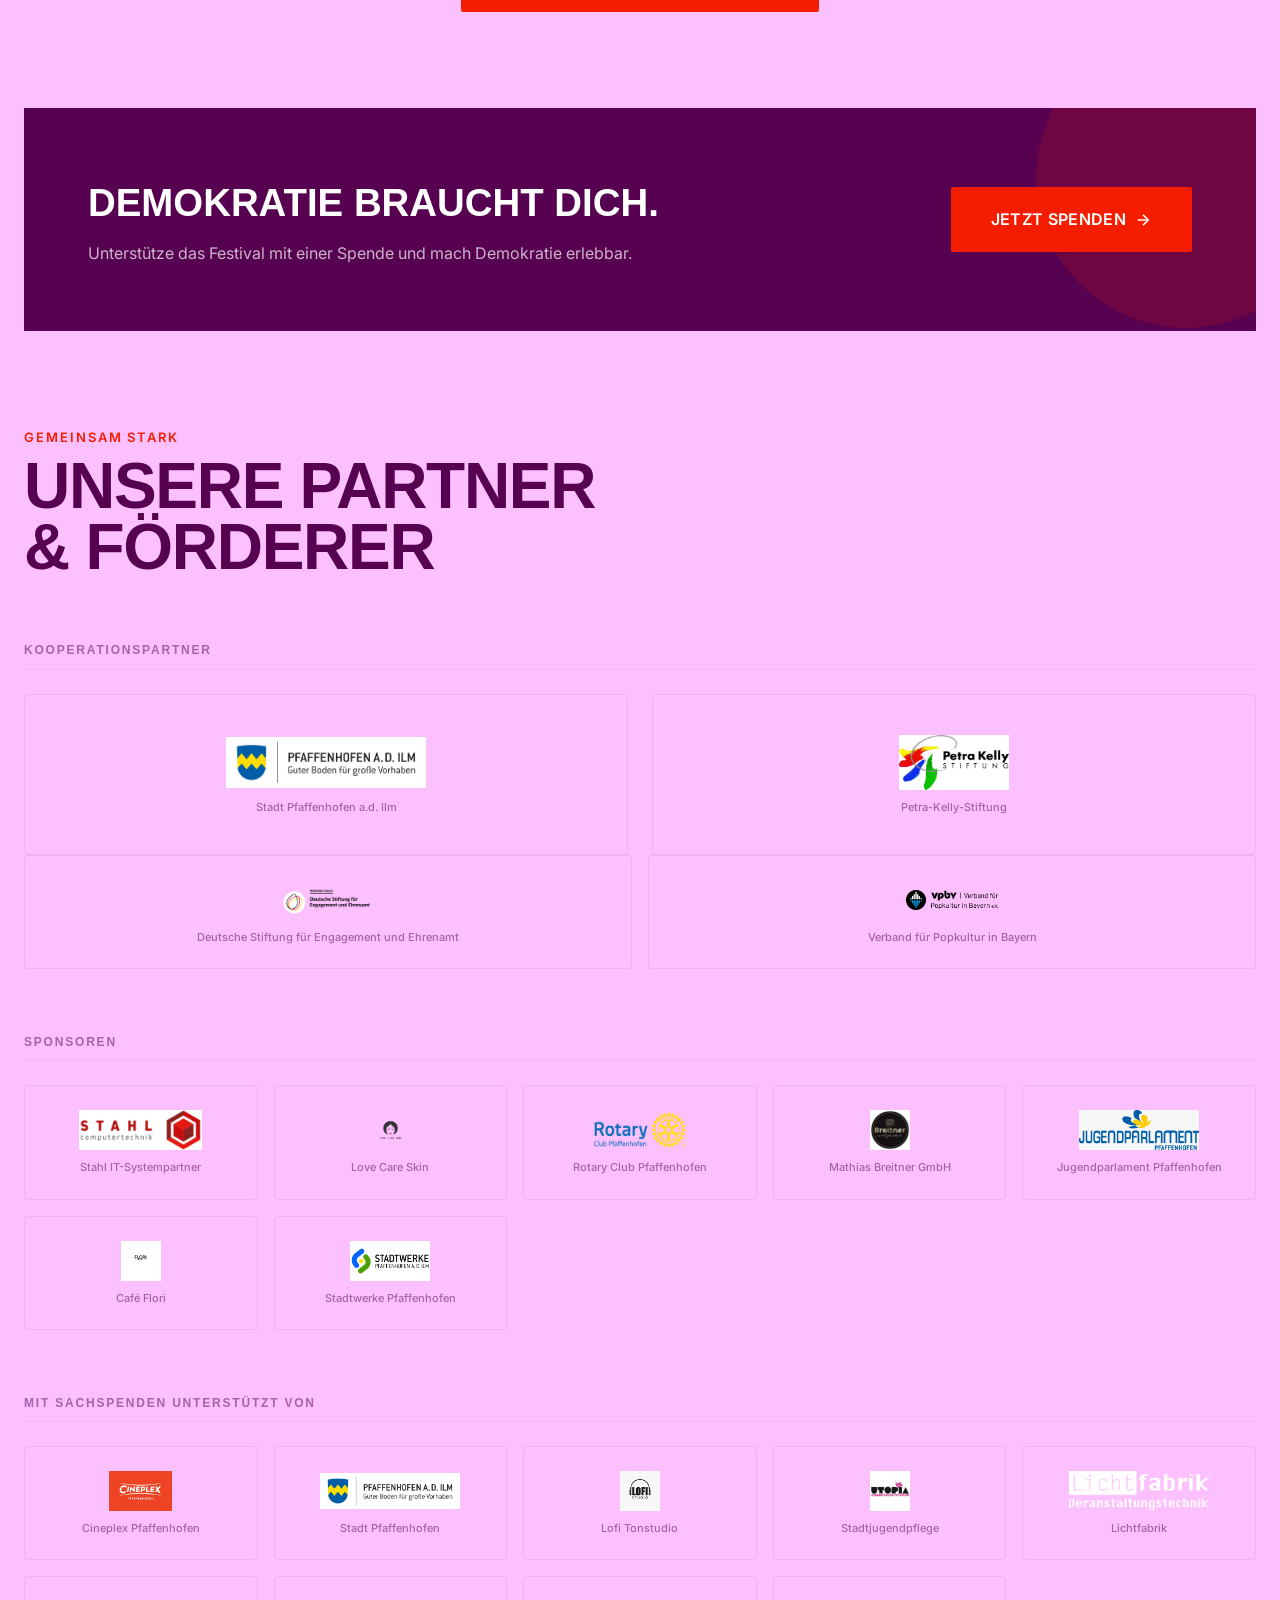
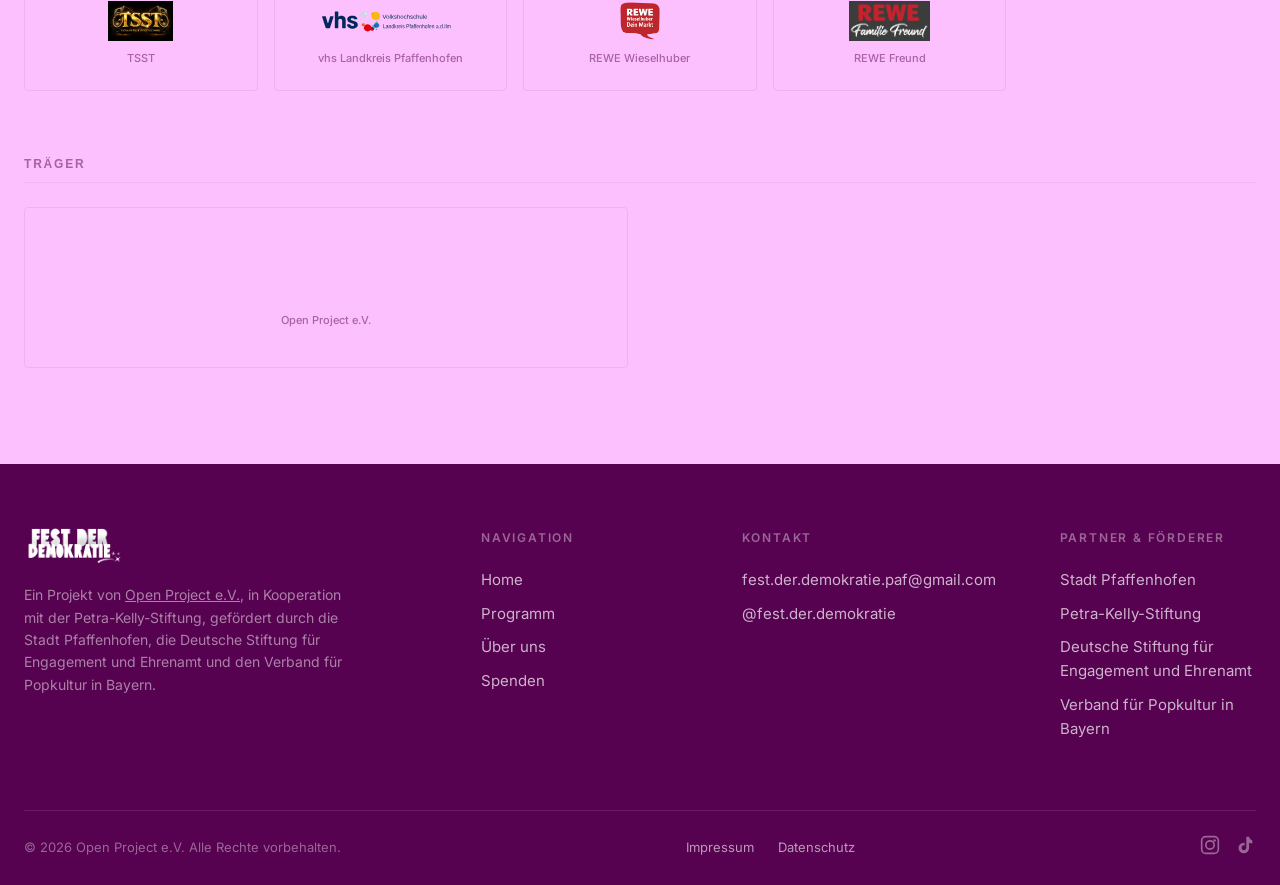
==== commit ec9cd0b4: "Merge pull request #13 from Open-Project-e-V/info-page-redesign Schedule v2, new team members and pa" ====
--- a/index.html
+++ b/index.html
@@ -5,6 +5,22 @@
   <meta name="viewport" content="width=device-width, initial-scale=1.0">
   <title>Fest der Demokratie</title>
   <meta name="description" content="Das Fest der Demokratie vereint Live-Musik, politische Bildung und Community. 4. Juli 2026 im Bürgerpark Pfaffenhofen a.d. Ilm.">
+
+  <!-- Open Graph -->
+  <meta property="og:type" content="website">
+  <meta property="og:url" content="https://fest-der-demokratie.de/">
+  <meta property="og:title" content="Fest der Demokratie">
+  <meta property="og:description" content="Das Fest der Demokratie vereint Live-Musik, politische Bildung und Community. 4. Juli 2026 im Bürgerpark Pfaffenhofen a.d. Ilm.">
+  <meta property="og:image" content="https://fest-der-demokratie.de/assets/sharepic-instagram.png">
+  <meta property="og:locale" content="de_DE">
+  <meta property="og:site_name" content="Fest der Demokratie">
+
+  <!-- Twitter Card -->
+  <meta name="twitter:card" content="summary_large_image">
+  <meta name="twitter:title" content="Fest der Demokratie">
+  <meta name="twitter:description" content="Das Fest der Demokratie vereint Live-Musik, politische Bildung und Community. 4. Juli 2026 im Bürgerpark Pfaffenhofen a.d. Ilm.">
+  <meta name="twitter:image" content="https://fest-der-demokratie.de/assets/sharepic-instagram.png">
+
   <link rel="stylesheet" href="css/style.css">
   <link rel="icon" type="image/png" href="assets/favicon-v2.png">
 
